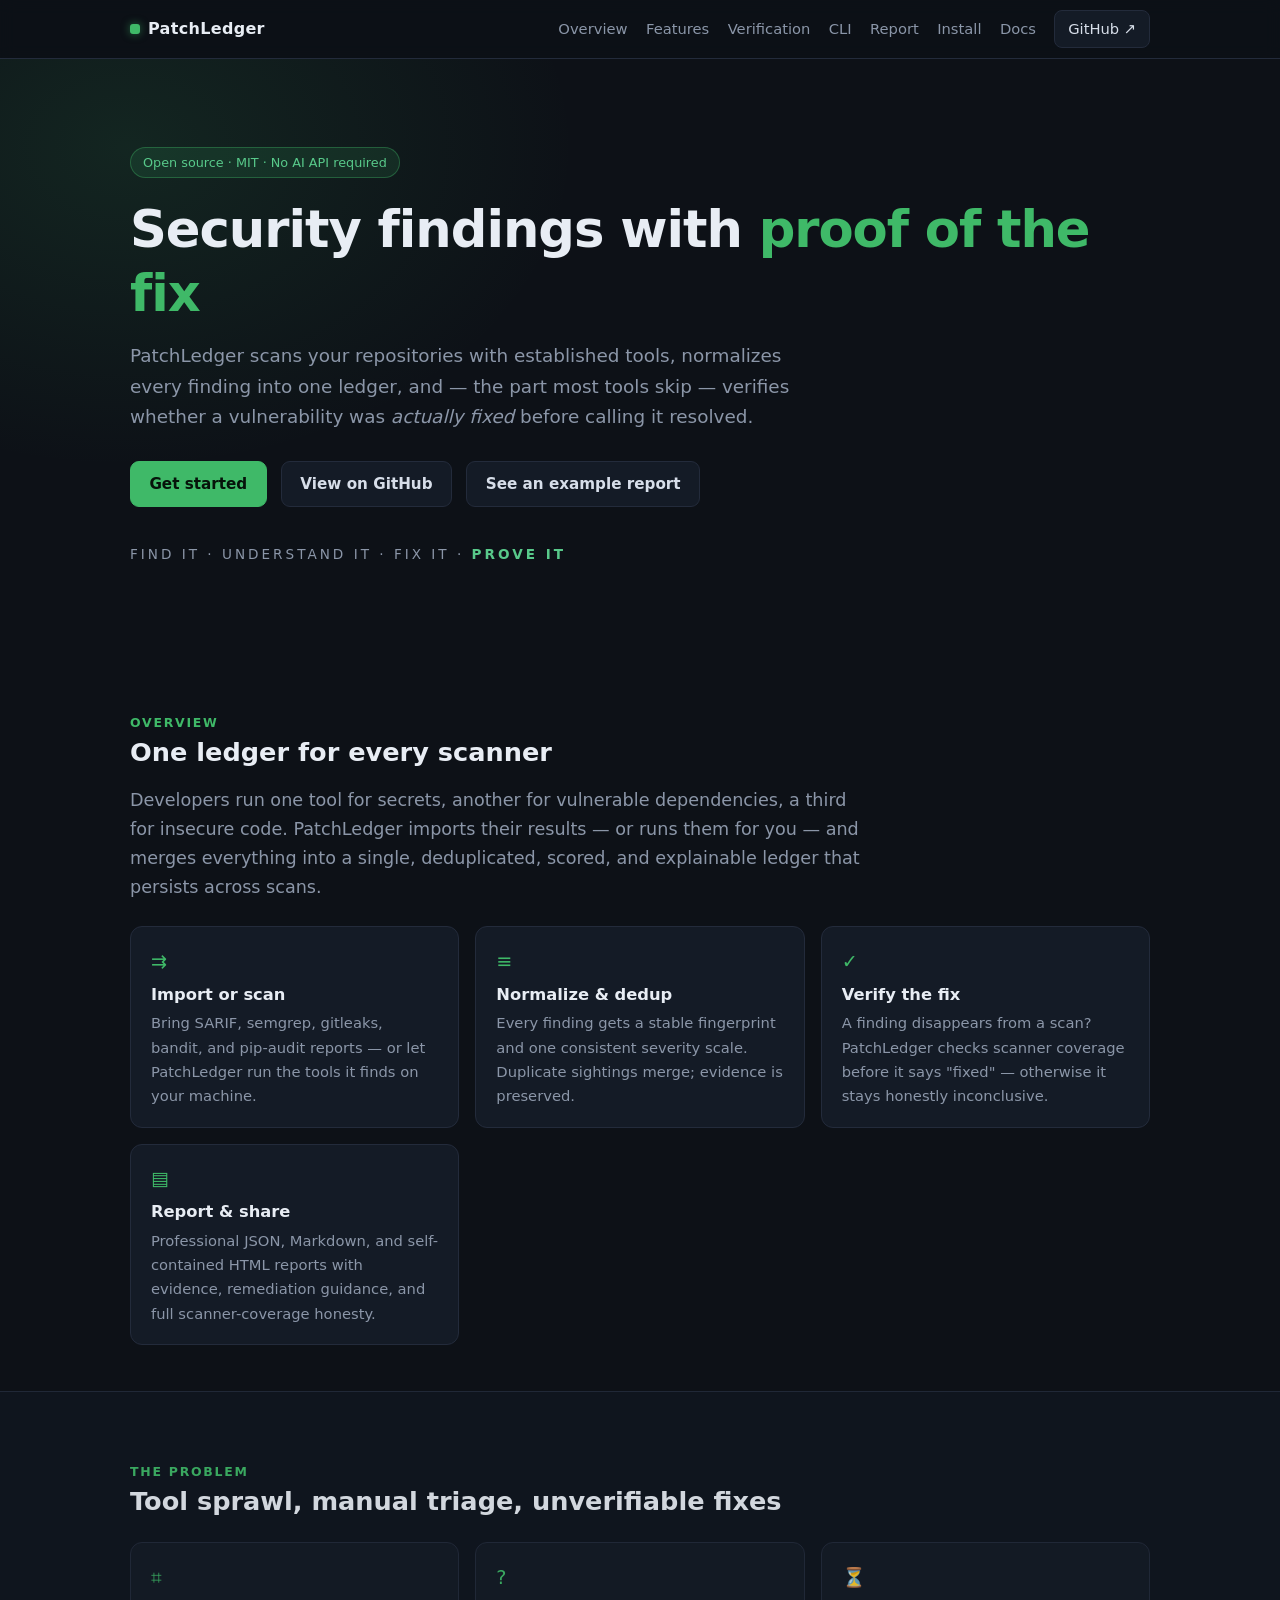
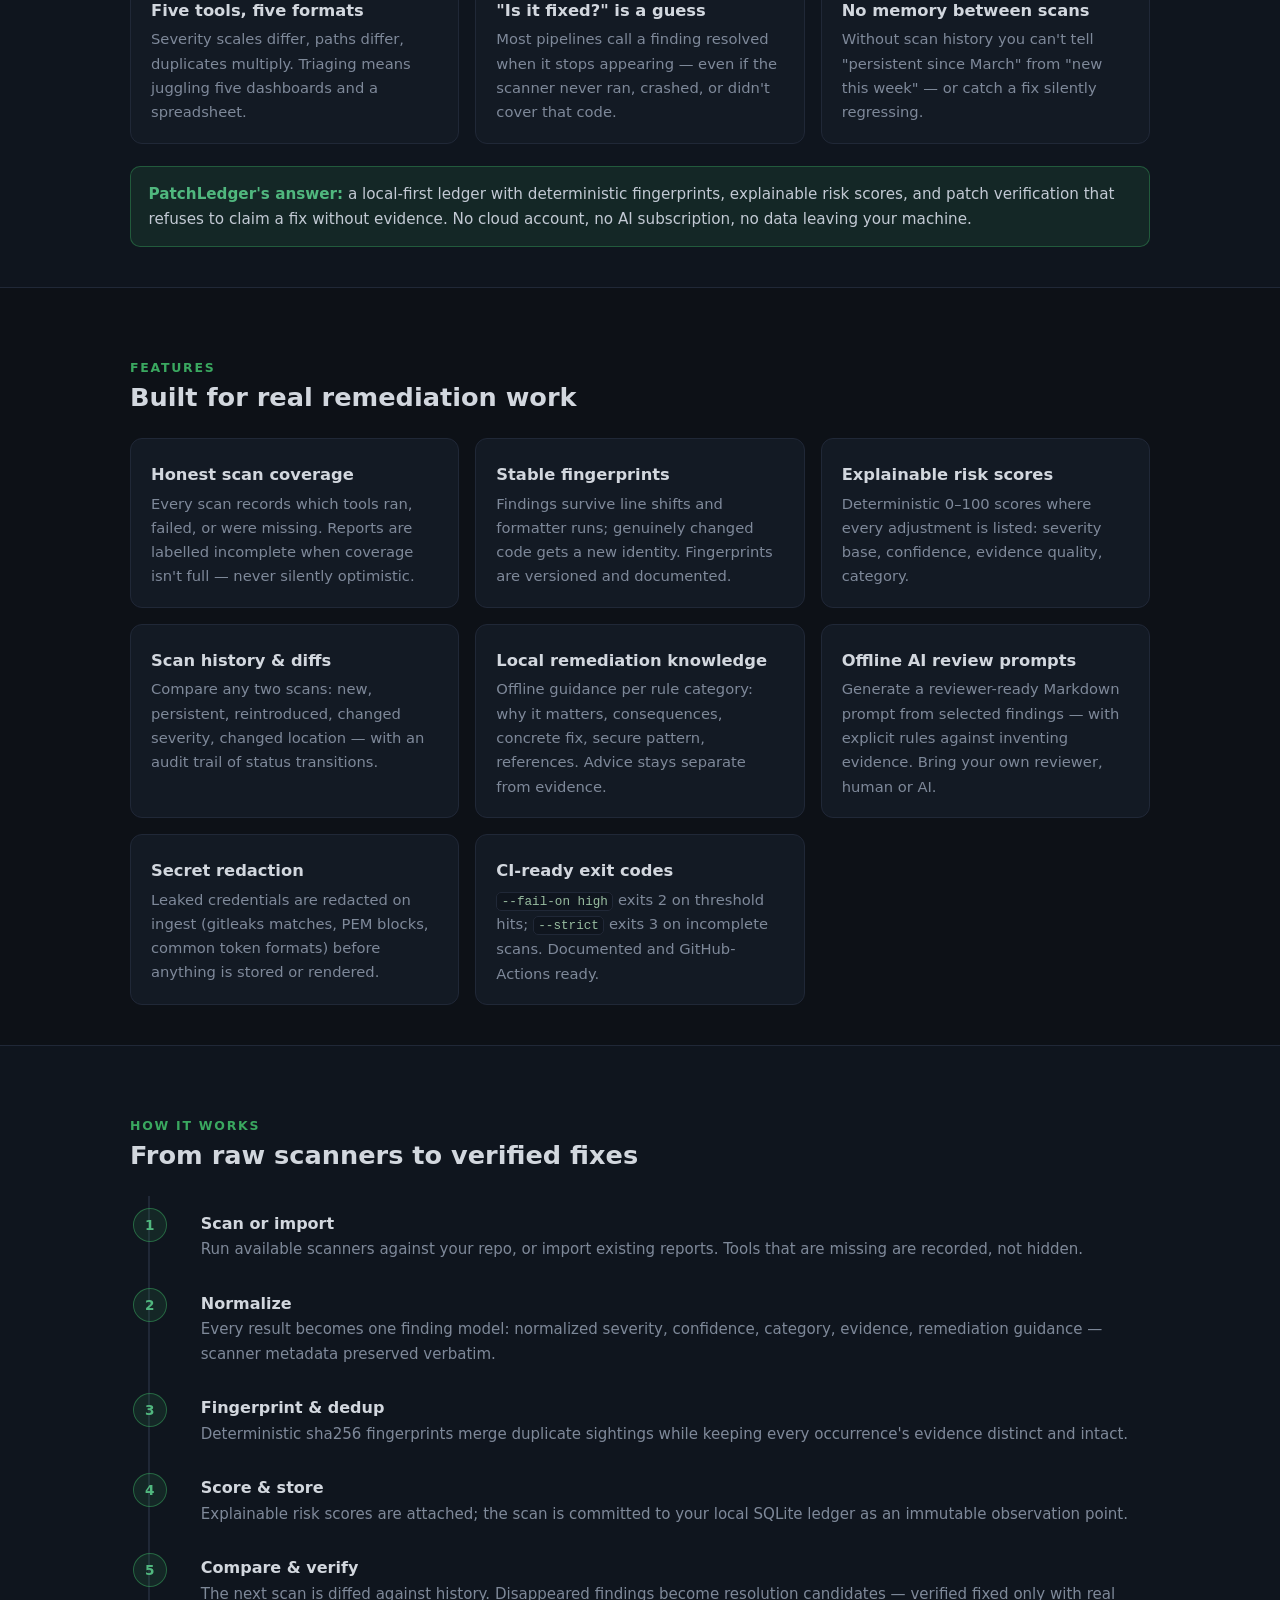
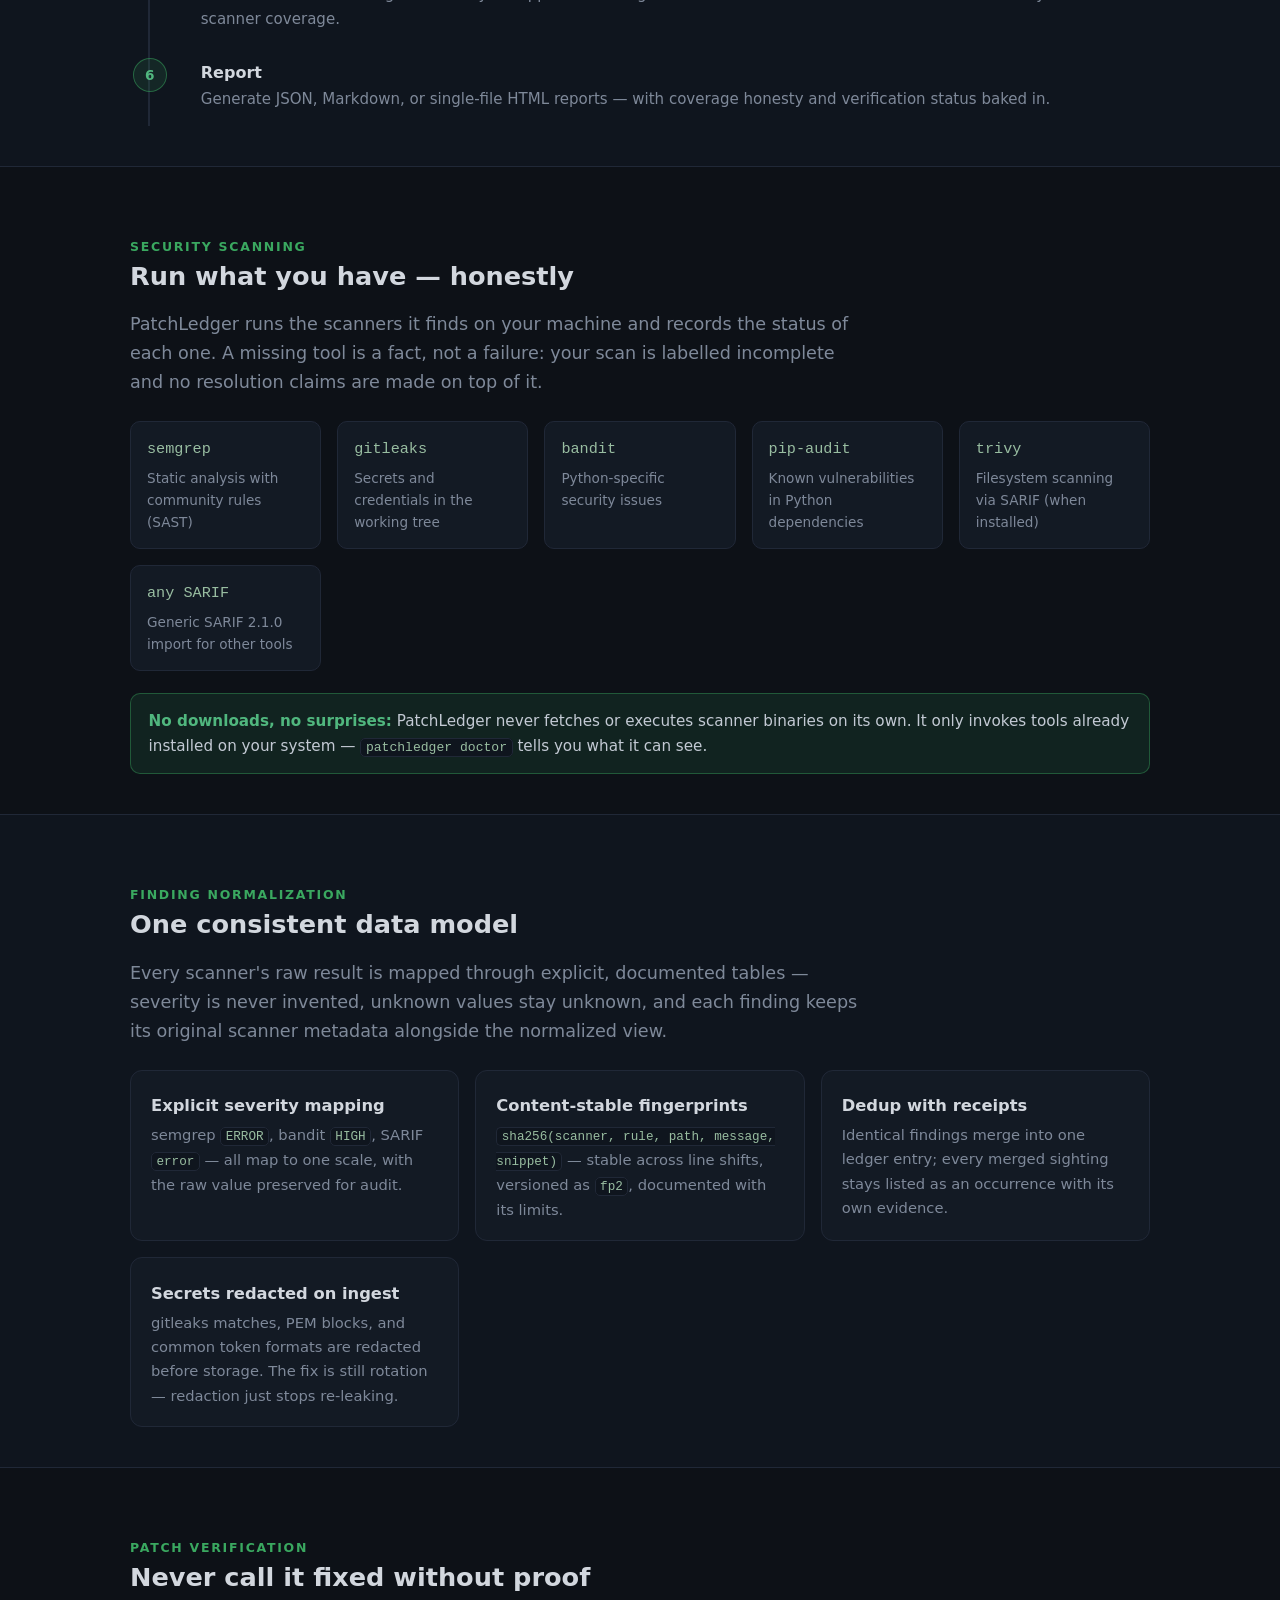
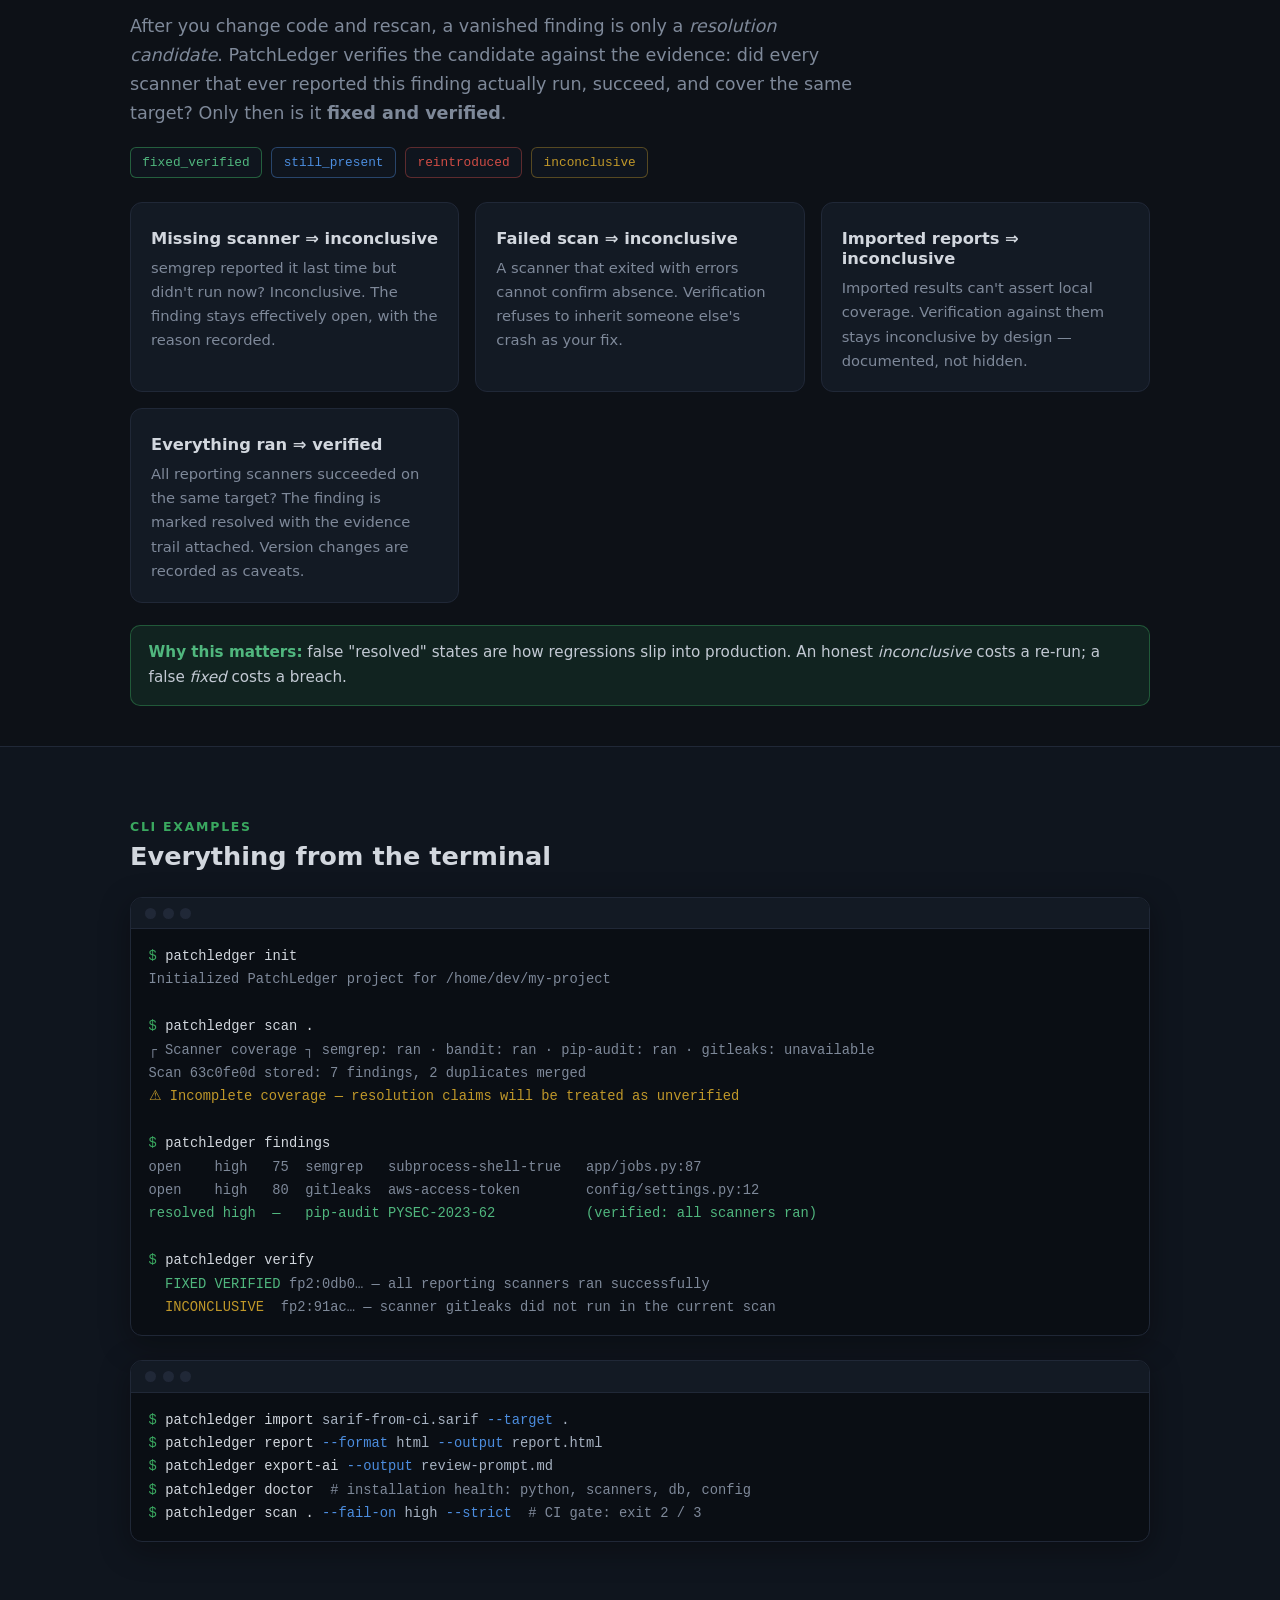
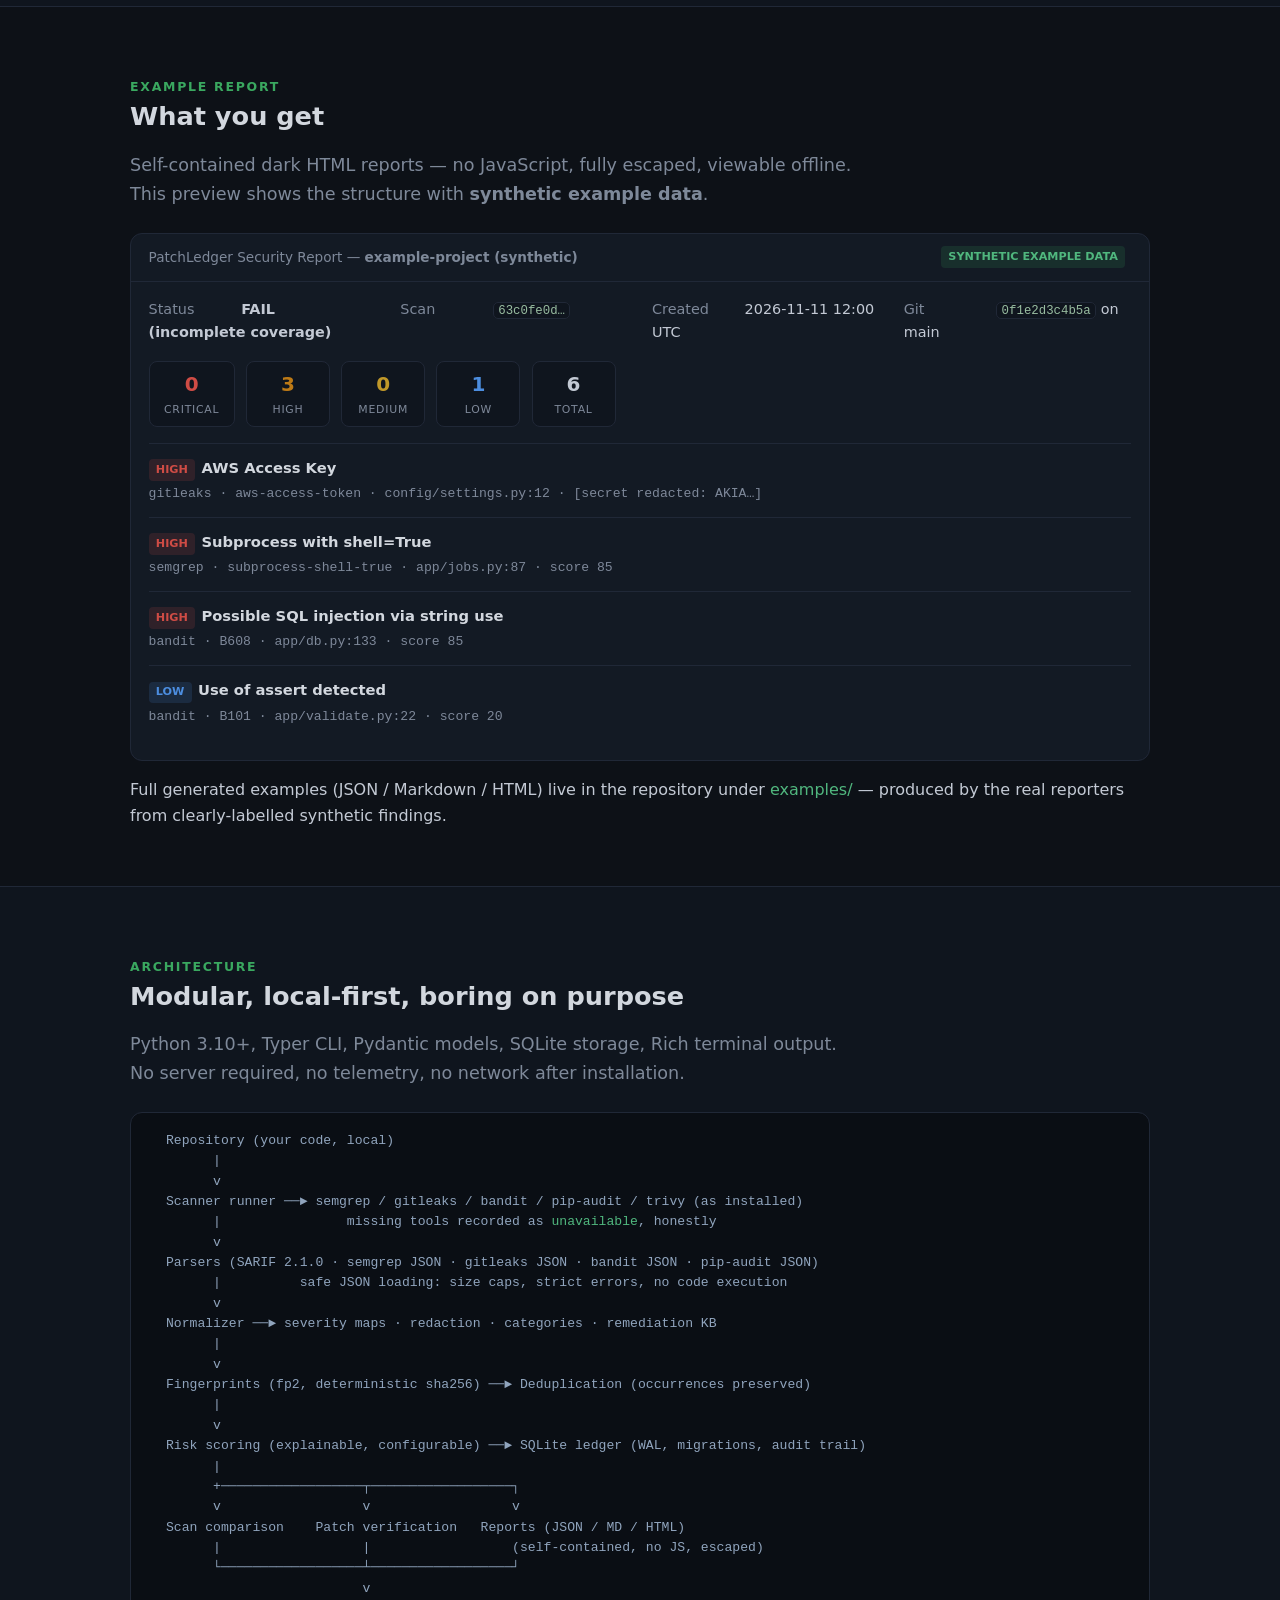
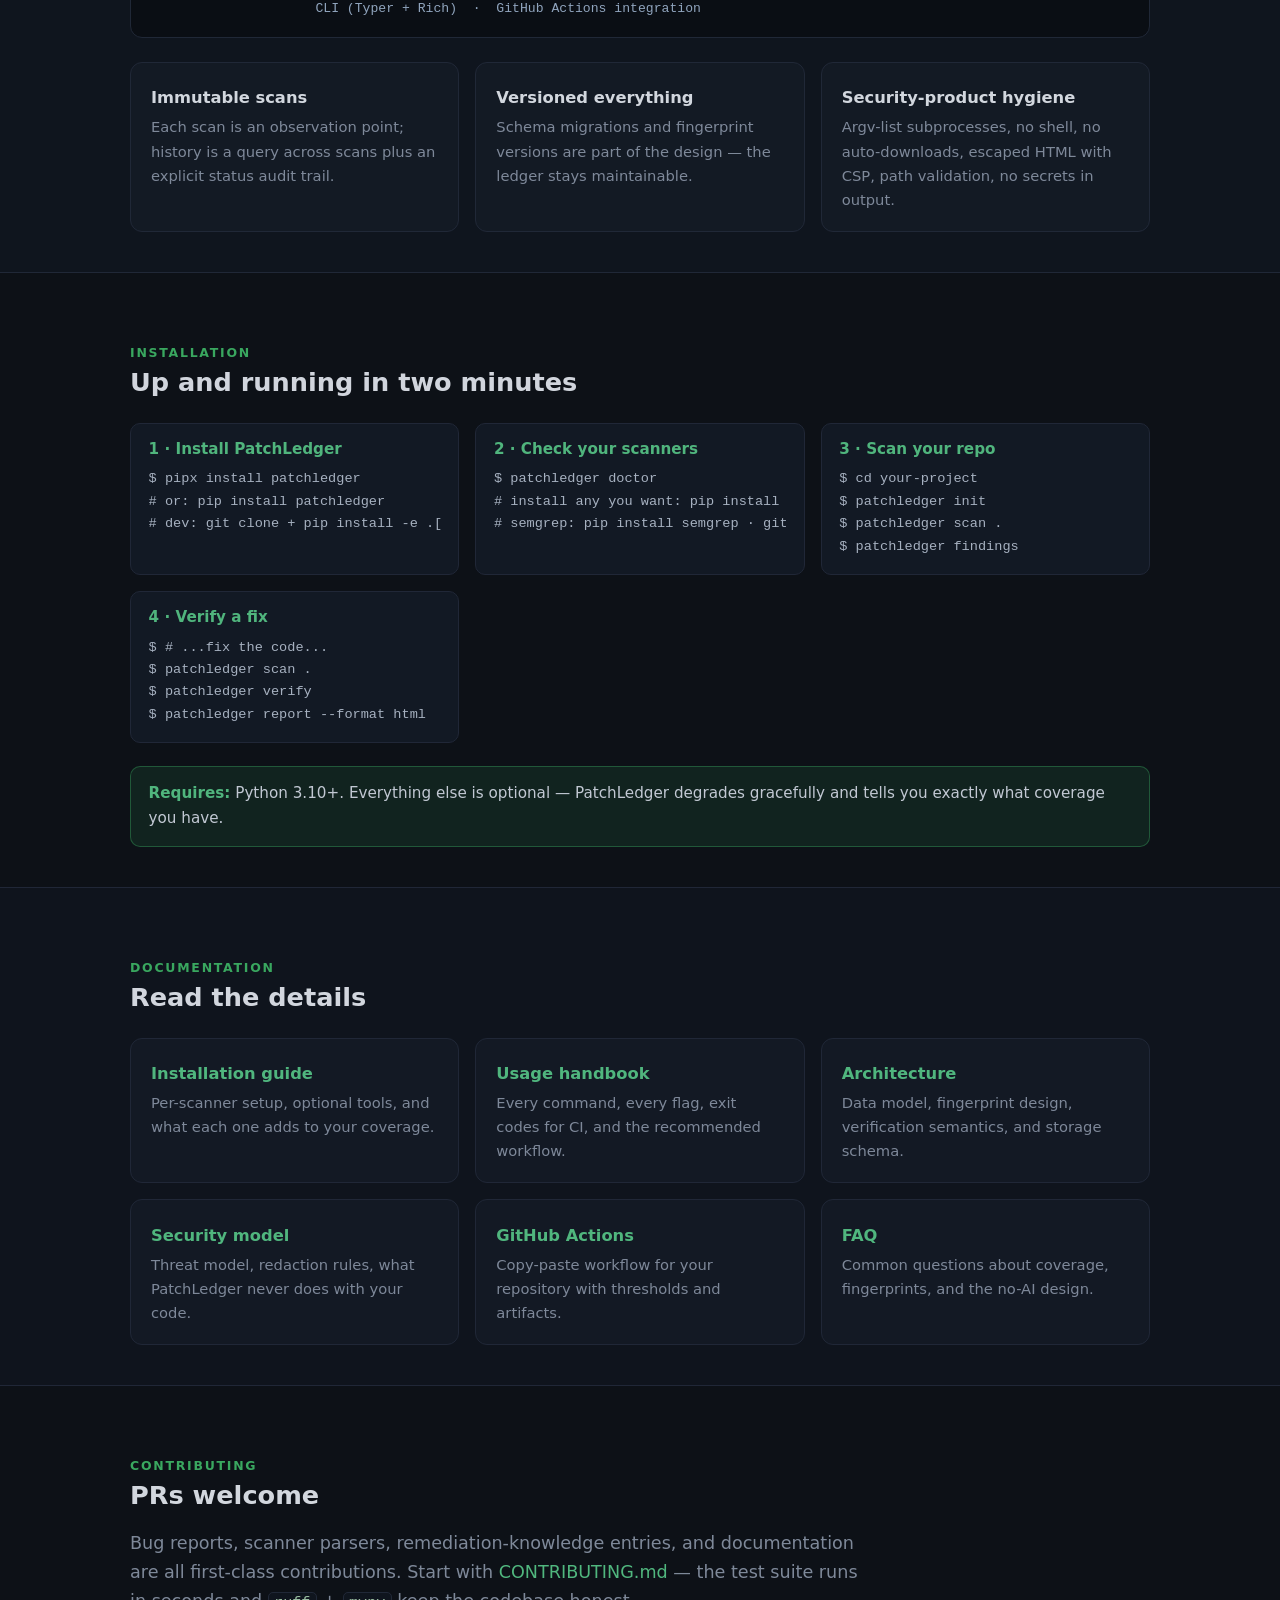
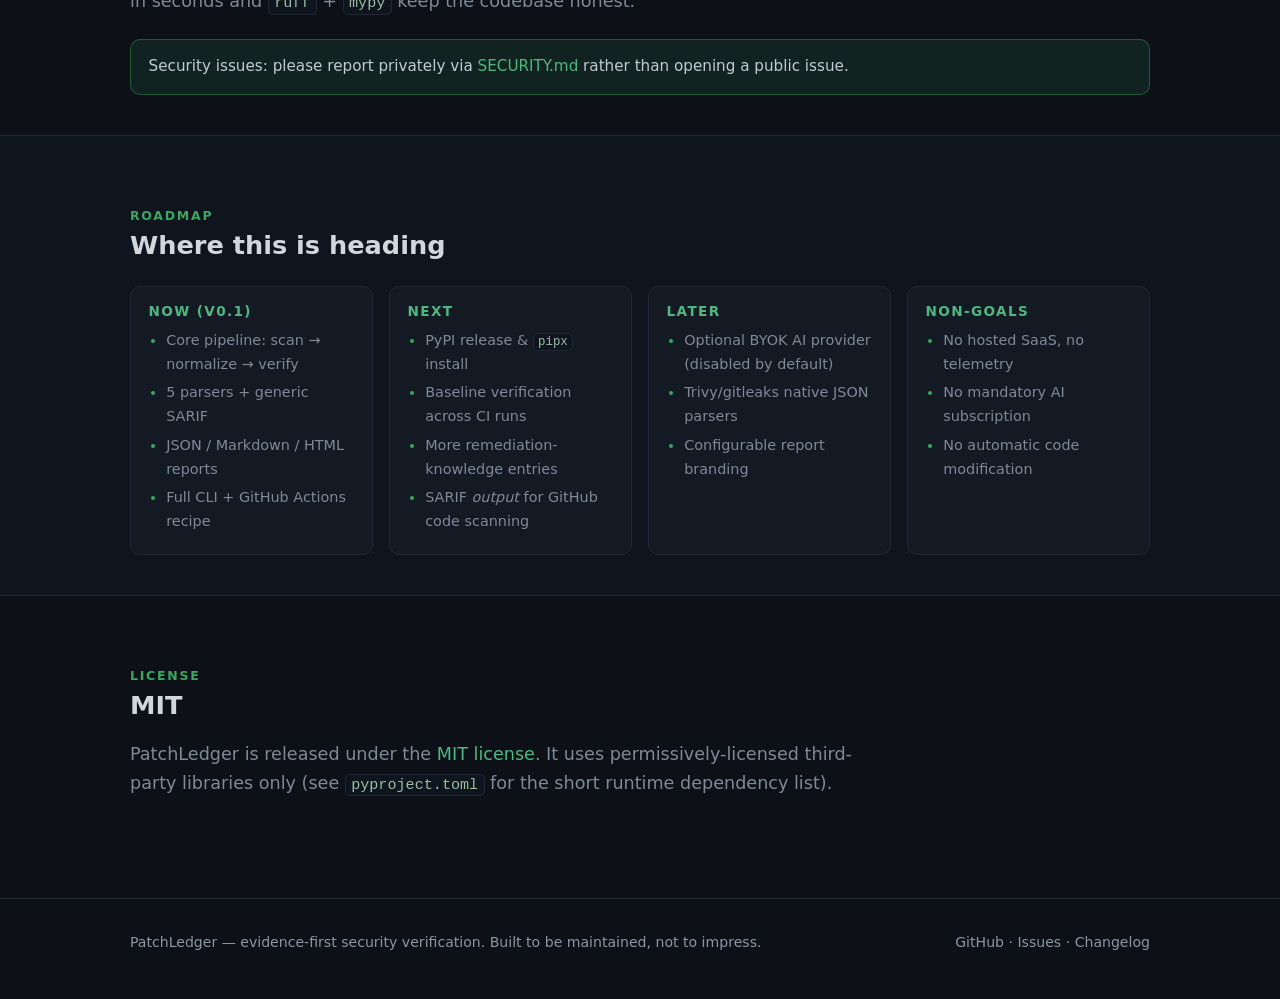
==== website/index.html @ de6ca6e1 "feat(website): static product site with all required sections - Dark cybersecurity theme, subtle gre" ====
<!DOCTYPE html>
<html lang="en">
<head>
  <meta charset="utf-8">
  <meta name="viewport" content="width=device-width, initial-scale=1">
  <meta name="description" content="PatchLedger — an evidence-first, open-source security finding and remediation verification platform for developers. Find it. Understand it. Fix it. Prove it.">
  <meta http-equiv="Content-Security-Policy" content="default-src 'none'; style-src 'self'; script-src 'self'; img-src 'self' data:;">
  <title>PatchLedger — Find it. Understand it. Fix it. Prove it.</title>
  <link rel="stylesheet" href="styles.css">
  <link rel="icon" href="data:image/svg+xml,%3Csvg xmlns='http://www.w3.org/2000/svg' viewBox='0 0 16 16'%3E%3Crect width='16' height='16' rx='3' fill='%230d1117'/%3E%3Crect x='3' y='3' width='4' height='10' rx='1' fill='%233fb968'/%3E%3Crect x='9' y='3' width='4' height='10' rx='1' fill='%23232b3b'/%3E%3C/svg%3E">
</head>
<body>
  <header class="site-header">
    <div class="container">
      <a class="brand" href="#top"><span class="logo-dot" aria-hidden="true"></span>PatchLedger</a>
      <button class="nav-toggle" aria-label="Toggle navigation" aria-expanded="false">☰</button>
      <nav class="site-nav" aria-label="Main navigation">
        <a href="#overview">Overview</a>
        <a href="#features">Features</a>
        <a href="#verification">Verification</a>
        <a href="#cli">CLI</a>
        <a href="#report">Report</a>
        <a href="#installation">Install</a>
        <a href="#docs">Docs</a>
        <a class="nav-cta" href="https://github.com/navairgap/patchledger" rel="noopener">GitHub ↗</a>
      </nav>
    </div>
  </header>

  <main id="top">
    <!-- ============================================================ HERO -->
    <section class="hero">
      <div class="container">
        <span class="hero-badge">Open source · MIT · No AI API required</span>
        <h1>Security findings with <span class="accent">proof of the fix</span></h1>
        <p class="sub">
          PatchLedger scans your repositories with established tools, normalizes every
          finding into one ledger, and — the part most tools skip — verifies whether a
          vulnerability was <em>actually fixed</em> before calling it resolved.
        </p>
        <div class="hero-ctas">
          <a class="btn btn-primary" href="#installation">Get started</a>
          <a class="btn btn-ghost" href="https://github.com/navairgap/patchledger" rel="noopener">View on GitHub</a>
          <a class="btn btn-ghost" href="#report">See an example report</a>
        </div>
        <p class="hero-motto">Find it · Understand it · Fix it · <strong>Prove it</strong></p>
      </div>
    </section>

    <!-- ======================================================== OVERVIEW -->
    <section id="overview" class="section">
      <div class="container">
        <h2><span class="section-kicker">Overview</span>One ledger for every scanner</h2>
        <p class="lead">
          Developers run one tool for secrets, another for vulnerable dependencies, a third
          for insecure code. PatchLedger imports their results — or runs them for you — and
          merges everything into a single, deduplicated, scored, and explainable ledger that
          persists across scans.
        </p>
        <div class="cards">
          <div class="card"><span class="icon" aria-hidden="true">⇉</span>
            <h3>Import or scan</h3>
            <p>Bring SARIF, semgrep, gitleaks, bandit, and pip-audit reports — or let PatchLedger run the tools it finds on your machine.</p></div>
          <div class="card"><span class="icon" aria-hidden="true">≡</span>
            <h3>Normalize & dedup</h3>
            <p>Every finding gets a stable fingerprint and one consistent severity scale. Duplicate sightings merge; evidence is preserved.</p></div>
          <div class="card"><span class="icon" aria-hidden="true">✓</span>
            <h3>Verify the fix</h3>
            <p>A finding disappears from a scan? PatchLedger checks scanner coverage before it says "fixed" — otherwise it stays honestly inconclusive.</p></div>
          <div class="card"><span class="icon" aria-hidden="true">▤</span>
            <h3>Report & share</h3>
            <p>Professional JSON, Markdown, and self-contained HTML reports with evidence, remediation guidance, and full scanner-coverage honesty.</p></div>
        </div>
      </div>
    </section>

    <!-- ========================================================= PROBLEM -->
    <section id="problem" class="section section-alt">
      <div class="container">
        <h2><span class="section-kicker">The problem</span>Tool sprawl, manual triage, unverifiable fixes</h2>
        <div class="cards">
          <div class="card"><span class="icon" aria-hidden="true">⌗</span>
            <h3>Five tools, five formats</h3>
            <p>Severity scales differ, paths differ, duplicates multiply. Triaging means juggling five dashboards and a spreadsheet.</p></div>
          <div class="card"><span class="icon" aria-hidden="true">?</span>
            <h3>"Is it fixed?" is a guess</h3>
            <p>Most pipelines call a finding resolved when it stops appearing — even if the scanner never ran, crashed, or didn't cover that code.</p></div>
          <div class="card"><span class="icon" aria-hidden="true">⏳</span>
            <h3>No memory between scans</h3>
            <p>Without scan history you can't tell "persistent since March" from "new this week" — or catch a fix silently regressing.</p></div>
        </div>
        <div class="callout">
          <strong>PatchLedger's answer:</strong> a local-first ledger with deterministic
          fingerprints, explainable risk scores, and patch verification that refuses to claim
          a fix without evidence. No cloud account, no AI subscription, no data leaving your machine.
        </div>
      </div>
    </section>

    <!-- ======================================================== FEATURES -->
    <section id="features" class="section">
      <div class="container">
        <h2><span class="section-kicker">Features</span>Built for real remediation work</h2>
        <div class="cards">
          <div class="card"><h3>Honest scan coverage</h3><p>Every scan records which tools ran, failed, or were missing. Reports are labelled incomplete when coverage isn't full — never silently optimistic.</p></div>
          <div class="card"><h3>Stable fingerprints</h3><p>Findings survive line shifts and formatter runs; genuinely changed code gets a new identity. Fingerprints are versioned and documented.</p></div>
          <div class="card"><h3>Explainable risk scores</h3><p>Deterministic 0–100 scores where every adjustment is listed: severity base, confidence, evidence quality, category.</p></div>
          <div class="card"><h3>Scan history & diffs</h3><p>Compare any two scans: new, persistent, reintroduced, changed severity, changed location — with an audit trail of status transitions.</p></div>
          <div class="card"><h3>Local remediation knowledge</h3><p>Offline guidance per rule category: why it matters, consequences, concrete fix, secure pattern, references. Advice stays separate from evidence.</p></div>
          <div class="card"><h3>Offline AI review prompts</h3><p>Generate a reviewer-ready Markdown prompt from selected findings — with explicit rules against inventing evidence. Bring your own reviewer, human or AI.</p></div>
          <div class="card"><h3>Secret redaction</h3><p>Leaked credentials are redacted on ingest (gitleaks matches, PEM blocks, common token formats) before anything is stored or rendered.</p></div>
          <div class="card"><h3>CI-ready exit codes</h3><p><code>--fail-on high</code> exits 2 on threshold hits; <code>--strict</code> exits 3 on incomplete scans. Documented and GitHub-Actions ready.</p></div>
        </div>
      </div>
    </section>

    <!-- ===================================================== HOW IT WORKS -->
    <section id="how" class="section section-alt">
      <div class="container">
        <h2><span class="section-kicker">How it works</span>From raw scanners to verified fixes</h2>
        <ol class="steps">
          <li><strong>Scan or import</strong><span>Run available scanners against your repo, or import existing reports. Tools that are missing are recorded, not hidden.</span></li>
          <li><strong>Normalize</strong><span>Every result becomes one finding model: normalized severity, confidence, category, evidence, remediation guidance — scanner metadata preserved verbatim.</span></li>
          <li><strong>Fingerprint & dedup</strong><span>Deterministic sha256 fingerprints merge duplicate sightings while keeping every occurrence's evidence distinct and intact.</span></li>
          <li><strong>Score & store</strong><span>Explainable risk scores are attached; the scan is committed to your local SQLite ledger as an immutable observation point.</span></li>
          <li><strong>Compare & verify</strong><span>The next scan is diffed against history. Disappeared findings become resolution candidates — verified fixed only with real scanner coverage.</span></li>
          <li><strong>Report</strong><span>Generate JSON, Markdown, or single-file HTML reports — with coverage honesty and verification status baked in.</span></li>
        </ol>
      </div>
    </section>

    <!-- ======================================================== SCANNING -->
    <section id="scanning" class="section">
      <div class="container">
        <h2><span class="section-kicker">Security scanning</span>Run what you have — honestly</h2>
        <p class="lead">
          PatchLedger runs the scanners it finds on your machine and records the status of
          each one. A missing tool is a fact, not a failure: your scan is labelled
          incomplete and no resolution claims are made on top of it.
        </p>
        <div class="scanner-grid">
          <div class="scanner-item"><div class="name">semgrep</div><div class="desc">Static analysis with community rules (SAST)</div></div>
          <div class="scanner-item"><div class="name">gitleaks</div><div class="desc">Secrets and credentials in the working tree</div></div>
          <div class="scanner-item"><div class="name">bandit</div><div class="desc">Python-specific security issues</div></div>
          <div class="scanner-item"><div class="name">pip-audit</div><div class="desc">Known vulnerabilities in Python dependencies</div></div>
          <div class="scanner-item"><div class="name">trivy</div><div class="desc">Filesystem scanning via SARIF (when installed)</div></div>
          <div class="scanner-item"><div class="name">any SARIF</div><div class="desc">Generic SARIF 2.1.0 import for other tools</div></div>
        </div>
        <div class="callout">
          <strong>No downloads, no surprises:</strong> PatchLedger never fetches or executes
          scanner binaries on its own. It only invokes tools already installed on your
          system — <code>patchledger doctor</code> tells you what it can see.
        </div>
      </div>
    </section>

    <!-- ==================================================== NORMALIZATION -->
    <section id="normalization" class="section section-alt">
      <div class="container">
        <h2><span class="section-kicker">Finding normalization</span>One consistent data model</h2>
        <p class="lead">
          Every scanner's raw result is mapped through explicit, documented tables — severity
          is never invented, unknown values stay unknown, and each finding keeps its original
          scanner metadata alongside the normalized view.
        </p>
        <div class="cards">
          <div class="card"><h3>Explicit severity mapping</h3><p>semgrep <code>ERROR</code>, bandit <code>HIGH</code>, SARIF <code>error</code> — all map to one scale, with the raw value preserved for audit.</p></div>
          <div class="card"><h3>Content-stable fingerprints</h3><p><code>sha256(scanner, rule, path, message, snippet)</code> — stable across line shifts, versioned as <code>fp2</code>, documented with its limits.</p></div>
          <div class="card"><h3>Dedup with receipts</h3><p>Identical findings merge into one ledger entry; every merged sighting stays listed as an occurrence with its own evidence.</p></div>
          <div class="card"><h3>Secrets redacted on ingest</h3><p>gitleaks matches, PEM blocks, and common token formats are redacted before storage. The fix is still rotation — redaction just stops re-leaking.</p></div>
        </div>
      </div>
    </section>

    <!-- ===================================================== VERIFICATION -->
    <section id="verification" class="section">
      <div class="container">
        <h2><span class="section-kicker">Patch verification</span>Never call it fixed without proof</h2>
        <p class="lead">
          After you change code and rescan, a vanished finding is only a
          <em>resolution candidate</em>. PatchLedger verifies the candidate against the
          evidence: did every scanner that ever reported this finding actually run, succeed,
          and cover the same target? Only then is it <strong>fixed and verified</strong>.
        </p>
        <div class="state-badges" aria-label="Finding states">
          <span class="state-badge ok">fixed_verified</span>
          <span class="state-badge info">still_present</span>
          <span class="state-badge bad">reintroduced</span>
          <span class="state-badge warn">inconclusive</span>
        </div>
        <div class="cards">
          <div class="card"><h3>Missing scanner ⇒ inconclusive</h3><p>semgrep reported it last time but didn't run now? Inconclusive. The finding stays effectively open, with the reason recorded.</p></div>
          <div class="card"><h3>Failed scan ⇒ inconclusive</h3><p>A scanner that exited with errors cannot confirm absence. Verification refuses to inherit someone else's crash as your fix.</p></div>
          <div class="card"><h3>Imported reports ⇒ inconclusive</h3><p>Imported results can't assert local coverage. Verification against them stays inconclusive by design — documented, not hidden.</p></div>
          <div class="card"><h3>Everything ran ⇒ verified</h3><p>All reporting scanners succeeded on the same target? The finding is marked resolved with the evidence trail attached. Version changes are recorded as caveats.</p></div>
        </div>
        <div class="callout">
          <strong>Why this matters:</strong> false "resolved" states are how regressions slip
          into production. An honest <em>inconclusive</em> costs a re-run; a false
          <em>fixed</em> costs a breach.
        </div>
      </div>
    </section>

    <!-- =============================================================== CLI -->
    <section id="cli" class="section section-alt">
      <div class="container">
        <h2><span class="section-kicker">CLI examples</span>Everything from the terminal</h2>
        <div class="terminal" role="img" aria-label="Terminal session showing PatchLedger commands">
          <div class="terminal-bar" aria-hidden="true"><i></i><i></i><i></i></div>
          <pre><span class="c-prompt">$</span> <span class="c-cmd">patchledger init</span>
<span class="c-out">Initialized PatchLedger project for /home/dev/my-project</span>

<span class="c-prompt">$</span> <span class="c-cmd">patchledger scan .</span>
<span class="c-out">┌ Scanner coverage ┐ semgrep: ran · bandit: ran · pip-audit: ran · gitleaks: unavailable</span>
<span class="c-out">Scan 63c0fe0d stored: 7 findings, 2 duplicates merged</span>
<span class="c-warn">⚠ Incomplete coverage — resolution claims will be treated as unverified</span>

<span class="c-prompt">$</span> <span class="c-cmd">patchledger findings</span>
<span class="c-out">open    high   75  semgrep   subprocess-shell-true   app/jobs.py:87</span>
<span class="c-out">open    high   80  gitleaks  aws-access-token        config/settings.py:12</span>
<span class="c-ok">resolved high  —   pip-audit PYSEC-2023-62           (verified: all scanners ran)</span>

<span class="c-prompt">$</span> <span class="c-cmd">patchledger verify</span>
<span class="c-ok">  FIXED VERIFIED</span> <span class="c-out">fp2:0db0… — all reporting scanners ran successfully</span>
<span class="c-warn">  INCONCLUSIVE</span>  <span class="c-out">fp2:91ac… — scanner gitleaks did not run in the current scan</span></pre>
        </div>
        <div class="terminal">
          <div class="terminal-bar" aria-hidden="true"><i></i><i></i><i></i></div>
          <pre><span class="c-prompt">$</span> <span class="c-cmd">patchledger import</span> sarif-from-ci.sarif <span class="c-flag">--target</span> .
<span class="c-prompt">$</span> <span class="c-cmd">patchledger report</span> <span class="c-flag">--format</span> html <span class="c-flag">--output</span> report.html
<span class="c-prompt">$</span> <span class="c-cmd">patchledger export-ai</span> <span class="c-flag">--output</span> review-prompt.md
<span class="c-prompt">$</span> <span class="c-cmd">patchledger doctor</span>  <span class="c-out"># installation health: python, scanners, db, config</span>
<span class="c-prompt">$</span> <span class="c-cmd">patchledger scan .</span> <span class="c-flag">--fail-on</span> high <span class="c-flag">--strict</span>  <span class="c-out"># CI gate: exit 2 / 3</span></pre>
        </div>
      </div>
    </section>

    <!-- =========================================================== REPORT -->
    <section id="report" class="section">
      <div class="container">
        <h2><span class="section-kicker">Example report</span>What you get</h2>
        <p class="lead">
          Self-contained dark HTML reports — no JavaScript, fully escaped, viewable offline.
          This preview shows the structure with <strong>synthetic example data</strong>.
        </p>
        <div class="report-demo">
          <div class="report-demo-head">
            <span>PatchLedger Security Report — <strong>example-project (synthetic)</strong></span>
            <span class="tag resolved">SYNTHETIC EXAMPLE DATA</span>
          </div>
          <div class="report-demo-body">
            <div class="report-meta">
              <div><span class="k">Status</span> <strong>FAIL (incomplete coverage)</strong></div>
              <div><span class="k">Scan</span> <code>63c0fe0d…</code></div>
              <div><span class="k">Created</span> 2026-11-11 12:00 UTC</div>
              <div><span class="k">Git</span> <code>0f1e2d3c4b5a</code> on main</div>
            </div>
            <div class="counts-row" aria-label="Severity counts">
              <div class="count-chip"><div class="n sev-critical">0</div><div class="l">critical</div></div>
              <div class="count-chip"><div class="n sev-high">3</div><div class="l">high</div></div>
              <div class="count-chip"><div class="n sev-medium">0</div><div class="l">medium</div></div>
              <div class="count-chip"><div class="n sev-low">1</div><div class="l">low</div></div>
              <div class="count-chip"><div class="n">6</div><div class="l">total</div></div>
            </div>
            <div class="finding-row">
              <span class="tag high">high</span><span class="title">AWS Access Key</span>
              <div class="meta">gitleaks · aws-access-token · config/settings.py:12 · [secret redacted: AKIA…]</div>
            </div>
            <div class="finding-row">
              <span class="tag high">high</span><span class="title">Subprocess with shell=True</span>
              <div class="meta">semgrep · subprocess-shell-true · app/jobs.py:87 · score 85</div>
            </div>
            <div class="finding-row">
              <span class="tag high">high</span><span class="title">Possible SQL injection via string use</span>
              <div class="meta">bandit · B608 · app/db.py:133 · score 85</div>
            </div>
            <div class="finding-row">
              <span class="tag low">low</span><span class="title">Use of assert detected</span>
              <div class="meta">bandit · B101 · app/validate.py:22 · score 20</div>
            </div>
          </div>
        </div>
        <p style="color:var(--muted); font-size: 0.9rem; margin-top: 1rem;">
          Full generated examples (JSON / Markdown / HTML) live in the repository under
          <a href="https://github.com/navairgap/patchledger/tree/main/examples" rel="noopener">examples/</a> —
          produced by the real reporters from clearly-labelled synthetic findings.
        </p>
      </div>
    </section>

    <!-- ====================================================== ARCHITECTURE -->
    <section id="architecture" class="section section-alt">
      <div class="container">
        <h2><span class="section-kicker">Architecture</span>Modular, local-first, boring on purpose</h2>
        <p class="lead">
          Python 3.10+, Typer CLI, Pydantic models, SQLite storage, Rich terminal output.
          No server required, no telemetry, no network after installation.
        </p>
        <div class="arch" role="img" aria-label="Architecture diagram">
<pre>  Repository (your code, local)
        |
        v
  Scanner runner ──► semgrep / gitleaks / bandit / pip-audit / trivy (as installed)
        |                missing tools recorded as <span class="flow-good">unavailable</span>, honestly
        v
  Parsers (SARIF 2.1.0 · semgrep JSON · gitleaks JSON · bandit JSON · pip-audit JSON)
        |          safe JSON loading: size caps, strict errors, no code execution
        v
  Normalizer ──► severity maps · redaction · categories · remediation KB
        |
        v
  Fingerprints (fp2, deterministic sha256) ──► Deduplication (occurrences preserved)
        |
        v
  Risk scoring (explainable, configurable) ──► SQLite ledger (WAL, migrations, audit trail)
        |
        +──────────────────┬──────────────────┐
        v                  v                  v
  Scan comparison    Patch verification   Reports (JSON / MD / HTML)
        |                  |                  (self-contained, no JS, escaped)
        └──────────────────┴──────────────────┘
                           v
                     CLI (Typer + Rich)  ·  GitHub Actions integration</pre>
        </div>
        <div class="cards">
          <div class="card"><h3>Immutable scans</h3><p>Each scan is an observation point; history is a query across scans plus an explicit status audit trail.</p></div>
          <div class="card"><h3>Versioned everything</h3><p>Schema migrations and fingerprint versions are part of the design — the ledger stays maintainable.</p></div>
          <div class="card"><h3>Security-product hygiene</h3><p>Argv-list subprocesses, no shell, no auto-downloads, escaped HTML with CSP, path validation, no secrets in output.</p></div>
        </div>
      </div>
    </section>

    <!-- ====================================================== INSTALLATION -->
    <section id="installation" class="section">
      <div class="container">
        <h2><span class="section-kicker">Installation</span>Up and running in two minutes</h2>
        <div class="install-grid">
          <div class="install-box">
            <h3>1 · Install PatchLedger</h3>
            <pre>$ pipx install patchledger
# or: pip install patchledger
# dev: git clone + pip install -e .[dev]</pre>
          </div>
          <div class="install-box">
            <h3>2 · Check your scanners</h3>
            <pre>$ patchledger doctor
# install any you want: pip install bandit pip-audit
# semgrep: pip install semgrep · gitleaks/trivy: system pkg</pre>
          </div>
          <div class="install-box">
            <h3>3 · Scan your repo</h3>
            <pre>$ cd your-project
$ patchledger init
$ patchledger scan .
$ patchledger findings</pre>
          </div>
          <div class="install-box">
            <h3>4 · Verify a fix</h3>
            <pre>$ # ...fix the code...
$ patchledger scan .
$ patchledger verify
$ patchledger report --format html</pre>
          </div>
        </div>
        <div class="callout">
          <strong>Requires:</strong> Python 3.10+. Everything else is optional — PatchLedger
          degrades gracefully and tells you exactly what coverage you have.
        </div>
      </div>
    </section>

    <!-- ============================================================== DOCS -->
    <section id="docs" class="section section-alt">
      <div class="container">
        <h2><span class="section-kicker">Documentation</span>Read the details</h2>
        <div class="cards">
          <div class="card"><h3><a href="https://github.com/navairgap/patchledger/blob/main/docs/installation.md" rel="noopener">Installation guide</a></h3><p>Per-scanner setup, optional tools, and what each one adds to your coverage.</p></div>
          <div class="card"><h3><a href="https://github.com/navairgap/patchledger/blob/main/docs/usage.md" rel="noopener">Usage handbook</a></h3><p>Every command, every flag, exit codes for CI, and the recommended workflow.</p></div>
          <div class="card"><h3><a href="https://github.com/navairgap/patchledger/blob/main/docs/architecture.md" rel="noopener">Architecture</a></h3><p>Data model, fingerprint design, verification semantics, and storage schema.</p></div>
          <div class="card"><h3><a href="https://github.com/navairgap/patchledger/blob/main/docs/security-model.md" rel="noopener">Security model</a></h3><p>Threat model, redaction rules, what PatchLedger never does with your code.</p></div>
          <div class="card"><h3><a href="https://github.com/navairgap/patchledger/blob/main/docs/example-workflow.md" rel="noopener">GitHub Actions</a></h3><p>Copy-paste workflow for your repository with thresholds and artifacts.</p></div>
          <div class="card"><h3><a href="https://github.com/navairgap/patchledger/blob/main/docs/faq.md" rel="noopener">FAQ</a></h3><p>Common questions about coverage, fingerprints, and the no-AI design.</p></div>
        </div>
      </div>
    </section>

    <!-- ====================================================== CONTRIBUTING -->
    <section id="contributing" class="section">
      <div class="container">
        <h2><span class="section-kicker">Contributing</span>PRs welcome</h2>
        <p class="lead">
          Bug reports, scanner parsers, remediation-knowledge entries, and documentation are
          all first-class contributions. Start with
          <a href="https://github.com/navairgap/patchledger/blob/main/CONTRIBUTING.md" rel="noopener">CONTRIBUTING.md</a>
          — the test suite runs in seconds and <code>ruff</code> + <code>mypy</code> keep the
          codebase honest.
        </p>
        <div class="callout">
          Security issues: please report privately via
          <a href="https://github.com/navairgap/patchledger/blob/main/SECURITY.md" rel="noopener">SECURITY.md</a>
          rather than opening a public issue.
        </div>
      </div>
    </section>

    <!-- ========================================================== ROADMAP -->
    <section id="roadmap" class="section section-alt">
      <div class="container">
        <h2><span class="section-kicker">Roadmap</span>Where this is heading</h2>
        <div class="roadmap-grid">
          <div class="roadmap-col"><h3>Now (v0.1)</h3>
            <ul><li>Core pipeline: scan → normalize → verify</li><li>5 parsers + generic SARIF</li><li>JSON / Markdown / HTML reports</li><li>Full CLI + GitHub Actions recipe</li></ul></div>
          <div class="roadmap-col"><h3>Next</h3>
            <ul><li>PyPI release & <code>pipx</code> install</li><li>Baseline verification across CI runs</li><li>More remediation-knowledge entries</li><li>SARIF <em>output</em> for GitHub code scanning</li></ul></div>
          <div class="roadmap-col"><h3>Later</h3>
            <ul><li>Optional BYOK AI provider (disabled by default)</li><li>Trivy/gitleaks native JSON parsers</li><li>Configurable report branding</li></ul></div>
          <div class="roadmap-col"><h3>Non-goals</h3>
            <ul><li>No hosted SaaS, no telemetry</li><li>No mandatory AI subscription</li><li>No automatic code modification</li></ul></div>
        </div>
      </div>
    </section>

    <!-- ========================================================== LICENSE -->
    <section id="license" class="section">
      <div class="container">
        <h2><span class="section-kicker">License</span>MIT</h2>
        <p class="lead">
          PatchLedger is released under the
          <a href="https://github.com/navairgap/patchledger/blob/main/LICENSE" rel="noopener">MIT license</a>.
          It uses permissively-licensed third-party libraries only (see
          <code>pyproject.toml</code> for the short runtime dependency list).
        </p>
      </div>
    </section>
  </main>

  <footer class="site-footer">
    <div class="container">
      <span>PatchLedger — evidence-first security verification. Built to be maintained, not to impress.</span>
      <span>
        <a href="https://github.com/navairgap/patchledger" rel="noopener">GitHub</a> ·
        <a href="https://github.com/navairgap/patchledger/issues" rel="noopener">Issues</a> ·
        <a href="https://github.com/navairgap/patchledger/blob/main/CHANGELOG.md" rel="noopener">Changelog</a>
      </span>
    </div>
  </footer>

  <script src="script.js"></script>
</body>
</html>
---- website/styles.css ----
/* PatchLedger website — dark theme, green accents, no frameworks. */

:root {
  --bg: #0d1117;
  --bg-alt: #10161f;
  --panel: #141b26;
  --line: #232b3b;
  --text: #d7dee9;
  --muted: #8b96a8;
  --green: #3fb968;
  --green-soft: #58c98a;
  --green-dim: rgba(63, 185, 104, 0.12);
  --red: #e5534b;
  --orange: #d18616;
  --yellow: #d4a72c;
  --blue: #539bf5;
  --mono: ui-monospace, "SF Mono", "Cascadia Mono", Menlo, Consolas, monospace;
  --sans: system-ui, -apple-system, "Segoe UI", Roboto, "Helvetica Neue", sans-serif;
}

* { box-sizing: border-box; }

html { scroll-behavior: smooth; }

body {
  margin: 0;
  background: var(--bg);
  color: var(--text);
  font-family: var(--sans);
  font-size: 16px;
  line-height: 1.65;
  -webkit-font-smoothing: antialiased;
}

.container { max-width: 1060px; margin: 0 auto; padding: 0 1.25rem; }

a { color: var(--green-soft); text-decoration: none; }
a:hover { text-decoration: underline; }

h1, h2, h3, h4 { line-height: 1.25; color: #e8edf4; }

h2 {
  font-size: 1.6rem;
  margin: 0 0 1rem;
  padding-top: 4.5rem;
}
h2 .section-kicker {
  display: block;
  font-size: 0.78rem;
  font-weight: 700;
  letter-spacing: 0.14em;
  text-transform: uppercase;
  color: var(--green);
  margin-bottom: 0.4rem;
}

p.lead { font-size: 1.1rem; color: var(--muted); max-width: 46rem; }

code {
  font-family: var(--mono);
  font-size: 0.86em;
  background: var(--bg-alt);
  border: 1px solid var(--line);
  border-radius: 5px;
  padding: 0.08em 0.35em;
  color: #a8d0b0;
  word-break: break-word;
}

/* ---------------------------------------------------------------- header */
.site-header {
  position: sticky;
  top: 0;
  z-index: 50;
  background: rgba(13, 17, 23, 0.92);
  backdrop-filter: blur(8px);
  border-bottom: 1px solid var(--line);
}
.site-header .container {
  display: flex;
  align-items: center;
  justify-content: space-between;
  height: 58px;
}
.brand {
  font-weight: 800;
  letter-spacing: 0.02em;
  color: #e8edf4;
  display: flex;
  align-items: center;
  gap: 0.5rem;
}
.brand .logo-dot {
  width: 10px; height: 10px; border-radius: 3px;
  background: var(--green);
  box-shadow: 0 0 8px rgba(63, 185, 104, 0.55);
}
.brand:hover { text-decoration: none; }
.site-nav { display: flex; gap: 1.15rem; align-items: center; }
.site-nav a {
  color: var(--muted);
  font-size: 0.92rem;
  font-weight: 500;
}
.site-nav a:hover { color: var(--text); text-decoration: none; }
.nav-cta {
  border: 1px solid var(--line);
  background: var(--panel);
  color: var(--text) !important;
  padding: 0.35rem 0.8rem;
  border-radius: 8px;
}
.nav-toggle { display: none; background: none; border: 1px solid var(--line);
  color: var(--text); border-radius: 8px; padding: 0.3rem 0.6rem; font-size: 1rem; }

/* ------------------------------------------------------------------ hero */
.hero { padding: 5.5rem 0 4rem; position: relative; overflow: hidden; }
.hero::before {
  content: "";
  position: absolute;
  inset: -40% 55% 30% -25%;
  background: radial-gradient(closest-side, var(--green-dim), transparent);
  pointer-events: none;
}
.hero .container { position: relative; }
.hero-badge {
  display: inline-flex;
  align-items: center;
  gap: 0.45rem;
  font-size: 0.8rem;
  color: var(--green-soft);
  border: 1px solid rgba(63, 185, 104, 0.35);
  background: var(--green-dim);
  padding: 0.25rem 0.75rem;
  border-radius: 999px;
  margin-bottom: 1.2rem;
}
.hero h1 {
  font-size: clamp(2.1rem, 5.5vw, 3.2rem);
  margin: 0 0 1rem;
  letter-spacing: -0.02em;
}
.hero h1 .accent { color: var(--green); }
.hero p.sub {
  color: var(--muted);
  font-size: 1.15rem;
  max-width: 44rem;
  margin: 0 0 1.8rem;
}
.hero-ctas { display: flex; gap: 0.9rem; flex-wrap: wrap; }
.btn {
  display: inline-flex;
  align-items: center;
  gap: 0.5rem;
  padding: 0.6rem 1.15rem;
  border-radius: 9px;
  font-weight: 600;
  font-size: 0.95rem;
  border: 1px solid var(--line);
  transition: transform 120ms ease, border-color 120ms ease, background 120ms ease;
}
.btn:hover { text-decoration: none; transform: translateY(-1px); }
.btn-primary { background: var(--green); border-color: var(--green); color: #06130a; }
.btn-primary:hover { background: var(--green-soft); border-color: var(--green-soft); }
.btn-ghost { color: var(--text); background: var(--panel); }
.btn-ghost:hover { border-color: var(--green); }

.hero-motto {
  margin-top: 2.2rem;
  color: var(--muted);
  font-size: 0.85rem;
  letter-spacing: 0.22em;
  text-transform: uppercase;
}
.hero-motto strong { color: var(--green-soft); }

/* ------------------------------------------------------------- sections */
.section { padding-bottom: 2.5rem; }
.section-alt { background: var(--bg-alt); border-block: 1px solid var(--line); }

.cards {
  display: grid;
  grid-template-columns: repeat(auto-fit, minmax(250px, 1fr));
  gap: 1rem;
  margin-top: 1.5rem;
}
.card {
  background: var(--panel);
  border: 1px solid var(--line);
  border-radius: 12px;
  padding: 1.15rem 1.25rem;
  transition: border-color 140ms ease, transform 140ms ease;
}
.card:hover { border-color: rgba(63, 185, 104, 0.45); transform: translateY(-2px); }
.card h3 { font-size: 1.02rem; margin: 0.45rem 0 0.4rem; }
.card p { margin: 0; color: var(--muted); font-size: 0.92rem; }
.card .icon { font-size: 1.2rem; color: var(--green); }

.steps { counter-reset: step; margin: 1.5rem 0 0; padding: 0; list-style: none; }
.steps li {
  counter-increment: step;
  position: relative;
  padding: 0.9rem 0 0.9rem 3.2rem;
  border-left: 2px solid var(--line);
  margin-left: 1.1rem;
}
.steps li::before {
  content: counter(step);
  position: absolute;
  left: -1.05rem;
  top: 0.75rem;
  width: 2rem;
  height: 2rem;
  border-radius: 50%;
  background: var(--green-dim);
  border: 1px solid rgba(63, 185, 104, 0.5);
  color: var(--green-soft);
  font-weight: 700;
  display: flex;
  align-items: center;
  justify-content: center;
  font-size: 0.85rem;
}
.steps li strong { color: #e8edf4; }
.steps li span { color: var(--muted); display: block; font-size: 0.94rem; }

.scanner-grid {
  display: grid;
  grid-template-columns: repeat(auto-fit, minmax(180px, 1fr));
  gap: 1rem;
  margin-top: 1.5rem;
}
.scanner-item {
  background: var(--panel);
  border: 1px solid var(--line);
  border-radius: 10px;
  padding: 0.9rem 1rem;
}
.scanner-item .name { font-family: var(--mono); color: #a8d0b0; font-size: 0.95rem; }
.scanner-item .desc { color: var(--muted); font-size: 0.85rem; margin-top: 0.3rem; }

.callout {
  border: 1px solid rgba(63, 185, 104, 0.4);
  background: var(--green-dim);
  border-radius: 10px;
  padding: 0.9rem 1.1rem;
  margin-top: 1.4rem;
  font-size: 0.95rem;
}
.callout strong { color: var(--green-soft); }

.state-badges { display: flex; flex-wrap: wrap; gap: 0.6rem; margin: 1.2rem 0 0.6rem; }
.state-badge {
  font-family: var(--mono);
  font-size: 0.8rem;
  padding: 0.25rem 0.7rem;
  border-radius: 6px;
  border: 1px solid var(--line);
  background: var(--bg-alt);
}
.state-badge.ok { color: var(--green-soft); border-color: rgba(63, 185, 104, 0.5); }
.state-badge.warn { color: var(--yellow); border-color: rgba(212, 167, 44, 0.4); }
.state-badge.bad { color: var(--red); border-color: rgba(229, 83, 75, 0.4); }
.state-badge.info { color: var(--blue); border-color: rgba(83, 155, 245, 0.4); }

/* ------------------------------------------------------------- terminal */
.terminal {
  background: #0a0e14;
  border: 1px solid var(--line);
  border-radius: 12px;
  overflow: hidden;
  margin: 1.5rem 0;
  box-shadow: 0 8px 30px rgba(0, 0, 0, 0.35);
}
.terminal-bar {
  display: flex;
  gap: 0.4rem;
  padding: 0.6rem 0.9rem;
  border-bottom: 1px solid var(--line);
  background: var(--panel);
}
.terminal-bar i {
  width: 11px; height: 11px; border-radius: 50%;
  background: var(--line); display: inline-block;
}
.terminal pre {
  margin: 0;
  padding: 1rem 1.1rem;
  font-family: var(--mono);
  font-size: 0.86rem;
  line-height: 1.7;
  overflow-x: auto;
  color: #b8c4d4;
}
.terminal .c-prompt { color: var(--green); }
.terminal .c-cmd { color: #e8edf4; }
.terminal .c-flag { color: var(--blue); }
.terminal .c-out { color: var(--muted); }
.terminal .c-ok { color: var(--green-soft); }
.terminal .c-warn { color: var(--yellow); }

/* ---------------------------------------------------------- report demo */
.report-demo {
  background: var(--panel);
  border: 1px solid var(--line);
  border-radius: 12px;
  overflow: hidden;
  margin-top: 1.5rem;
}
.report-demo-head {
  display: flex;
  justify-content: space-between;
  align-items: center;
  gap: 1rem;
  padding: 0.75rem 1.1rem;
  border-bottom: 1px solid var(--line);
  font-size: 0.85rem;
  color: var(--muted);
}
.report-demo-body { padding: 1rem 1.1rem 1.3rem; }
.report-meta { display: grid; grid-template-columns: repeat(auto-fit, minmax(160px, 1fr));
  gap: 0.5rem 1.5rem; font-size: 0.9rem; margin-bottom: 1rem; }
.report-meta .k { color: var(--muted); display: inline-block; min-width: 5.5rem; }
.counts-row { display: flex; gap: 0.7rem; flex-wrap: wrap; margin: 0.6rem 0 1rem; }
.count-chip {
  background: var(--bg-alt);
  border: 1px solid var(--line);
  border-radius: 8px;
  padding: 0.4rem 0.9rem;
  text-align: center;
  min-width: 84px;
}
.count-chip .n { font-size: 1.25rem; font-weight: 800; }
.count-chip .l { font-size: 0.68rem; color: var(--muted); text-transform: uppercase;
  letter-spacing: 0.07em; }
.sev-critical { color: var(--red); } .sev-high { color: var(--orange); }
.sev-medium { color: var(--yellow); } .sev-low { color: var(--blue); }
.finding-row {
  border-top: 1px solid var(--line);
  padding: 0.75rem 0;
  font-size: 0.92rem;
}
.finding-row .title { font-weight: 600; color: #e8edf4; }
.finding-row .meta { color: var(--muted); font-size: 0.82rem; margin-top: 0.15rem;
  font-family: var(--mono); }
.tag {
  display: inline-block; font-size: 0.7rem; font-weight: 800; padding: 0.1rem 0.45rem;
  border-radius: 4px; text-transform: uppercase; margin-right: 0.4rem;
}
.tag.high { background: rgba(229, 83, 75, 0.15); color: var(--red); }
.tag.medium { background: rgba(212, 167, 44, 0.15); color: var(--yellow); }
.tag.low { background: rgba(83, 155, 245, 0.15); color: var(--blue); }
.tag.resolved { background: rgba(63, 185, 104, 0.15); color: var(--green-soft); }
.tag.inconclusive { background: rgba(212, 167, 44, 0.15); color: var(--yellow); }

/* ---------------------------------------------------------- architecture */
.arch {
  background: #0a0e14;
  border: 1px solid var(--line);
  border-radius: 12px;
  padding: 1.1rem 1.2rem;
  margin-top: 1.5rem;
  overflow-x: auto;
}
.arch pre {
  margin: 0;
  font-family: var(--mono);
  font-size: 0.82rem;
  line-height: 1.55;
  color: #9fb5d0;
}
.arch .flow-good { color: var(--green-soft); }

/* ------------------------------------------------------------ install */
.install-grid { display: grid; grid-template-columns: repeat(auto-fit, minmax(280px, 1fr));
  gap: 1rem; margin-top: 1.5rem; }
.install-box {
  background: var(--panel);
  border: 1px solid var(--line);
  border-radius: 10px;
  padding: 1rem 1.1rem;
}
.install-box h3 { margin: 0 0 0.6rem; font-size: 0.95rem; color: var(--green-soft); }
.install-box pre {
  margin: 0;
  font-family: var(--mono);
  font-size: 0.85rem;
  color: #b8c4d4;
  overflow-x: auto;
}

/* ----------------------------------------------------------- roadmap */
.roadmap-grid { display: grid; grid-template-columns: repeat(auto-fit, minmax(240px, 1fr));
  gap: 1rem; margin-top: 1.5rem; }
.roadmap-col {
  background: var(--panel);
  border: 1px solid var(--line);
  border-radius: 10px;
  padding: 1rem 1.1rem;
}
.roadmap-col h3 {
  font-size: 0.85rem; text-transform: uppercase; letter-spacing: 0.1em;
  color: var(--green-soft); margin: 0 0 0.6rem;
}
.roadmap-col ul { margin: 0; padding-left: 1.1rem; color: var(--muted); font-size: 0.9rem; }
.roadmap-col li { margin-bottom: 0.3rem; }
.roadmap-col li::marker { color: var(--green); }

/* ------------------------------------------------------------- footer */
.site-footer {
  border-top: 1px solid var(--line);
  margin-top: 3rem;
  padding: 2rem 0 3rem;
  color: var(--muted);
  font-size: 0.88rem;
}
.site-footer .container { display: flex; justify-content: space-between; gap: 1rem;
  flex-wrap: wrap; }
.site-footer a { color: var(--muted); }
.site-footer a:hover { color: var(--text); }

/* -------------------------------------------------------- responsiveness */
@media (max-width: 860px) {
  .site-nav {
    display: none;
    position: absolute;
    top: 58px;
    right: 0;
    left: 0;
    background: var(--bg);
    border-bottom: 1px solid var(--line);
    flex-direction: column;
    align-items: flex-start;
    padding: 1rem 1.25rem;
    gap: 0.8rem;
  }
  .site-nav.open { display: flex; }
  .nav-toggle { display: block; }
  h2 { padding-top: 3rem; }
}

@media (prefers-reduced-motion: reduce) {
  html { scroll-behavior: auto; }
  .btn, .card { transition: none; }
}

:focus-visible { outline: 2px solid var(--green); outline-offset: 2px; }
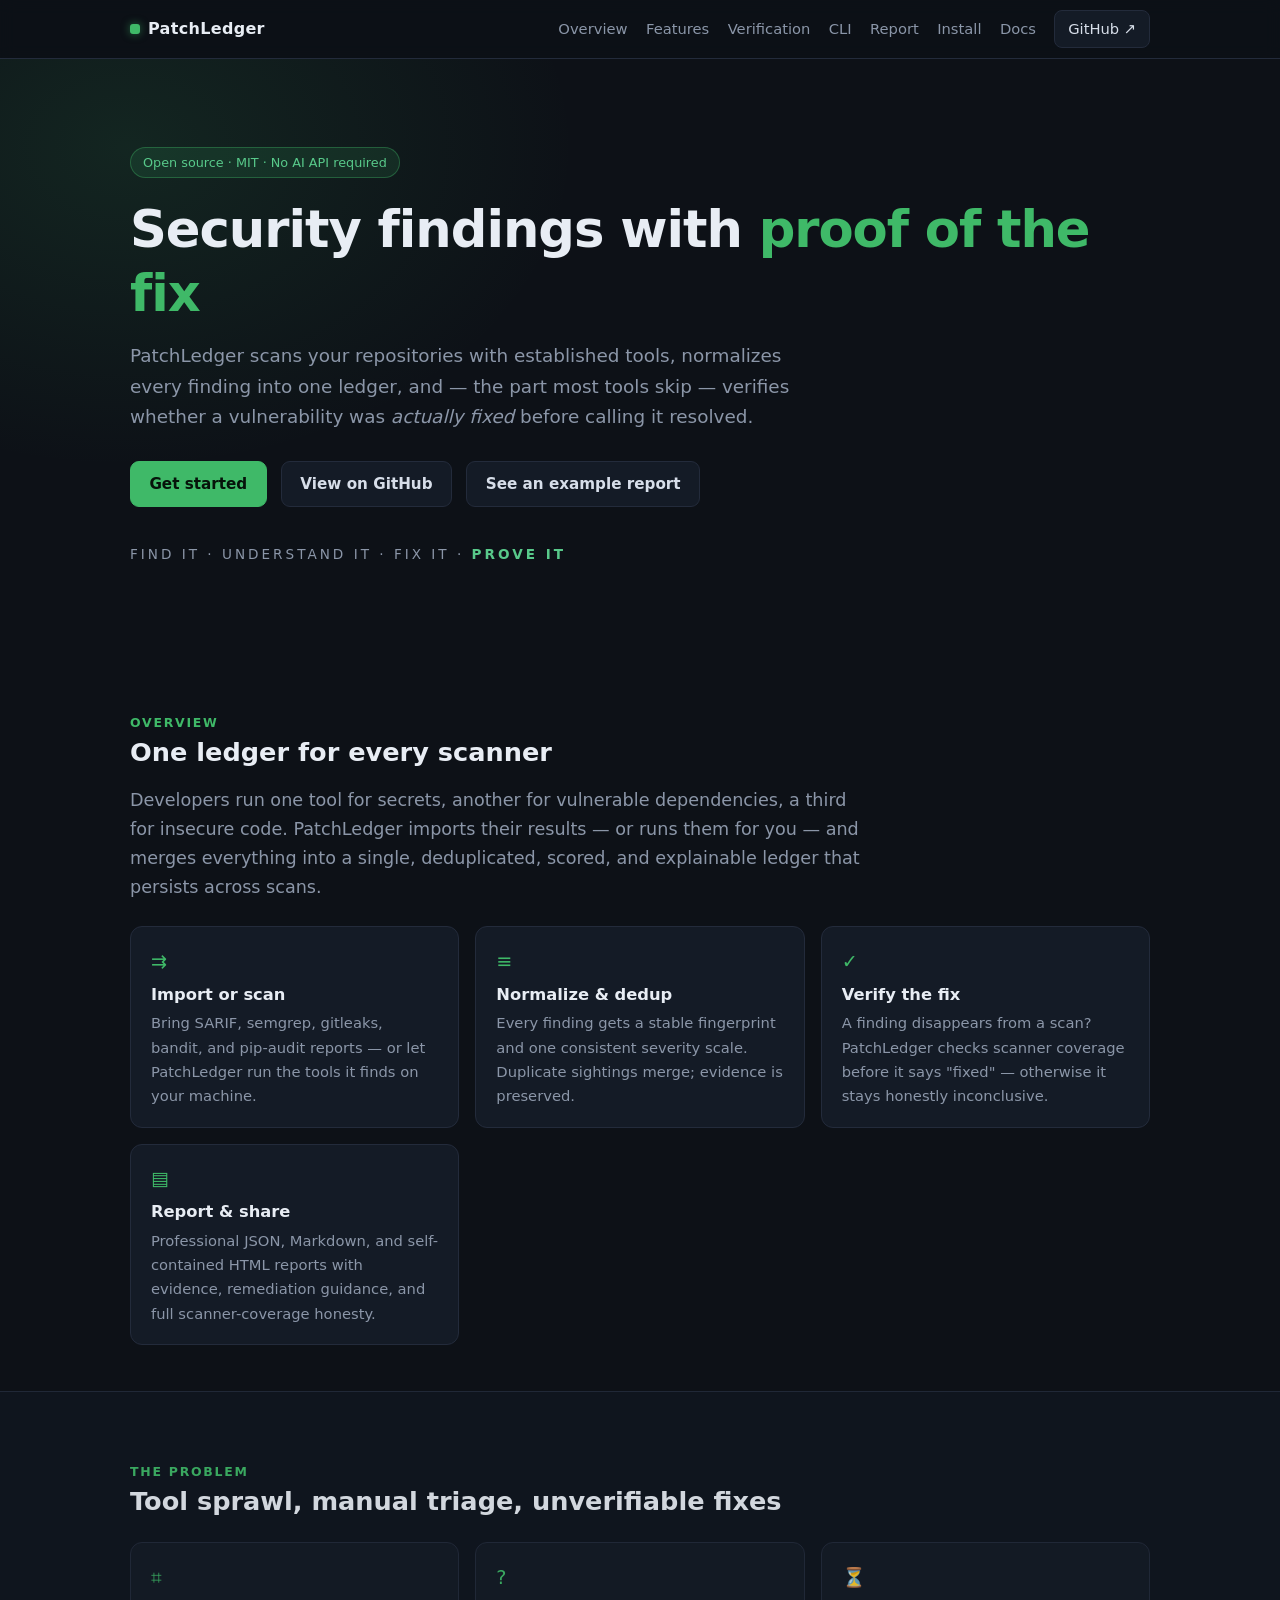
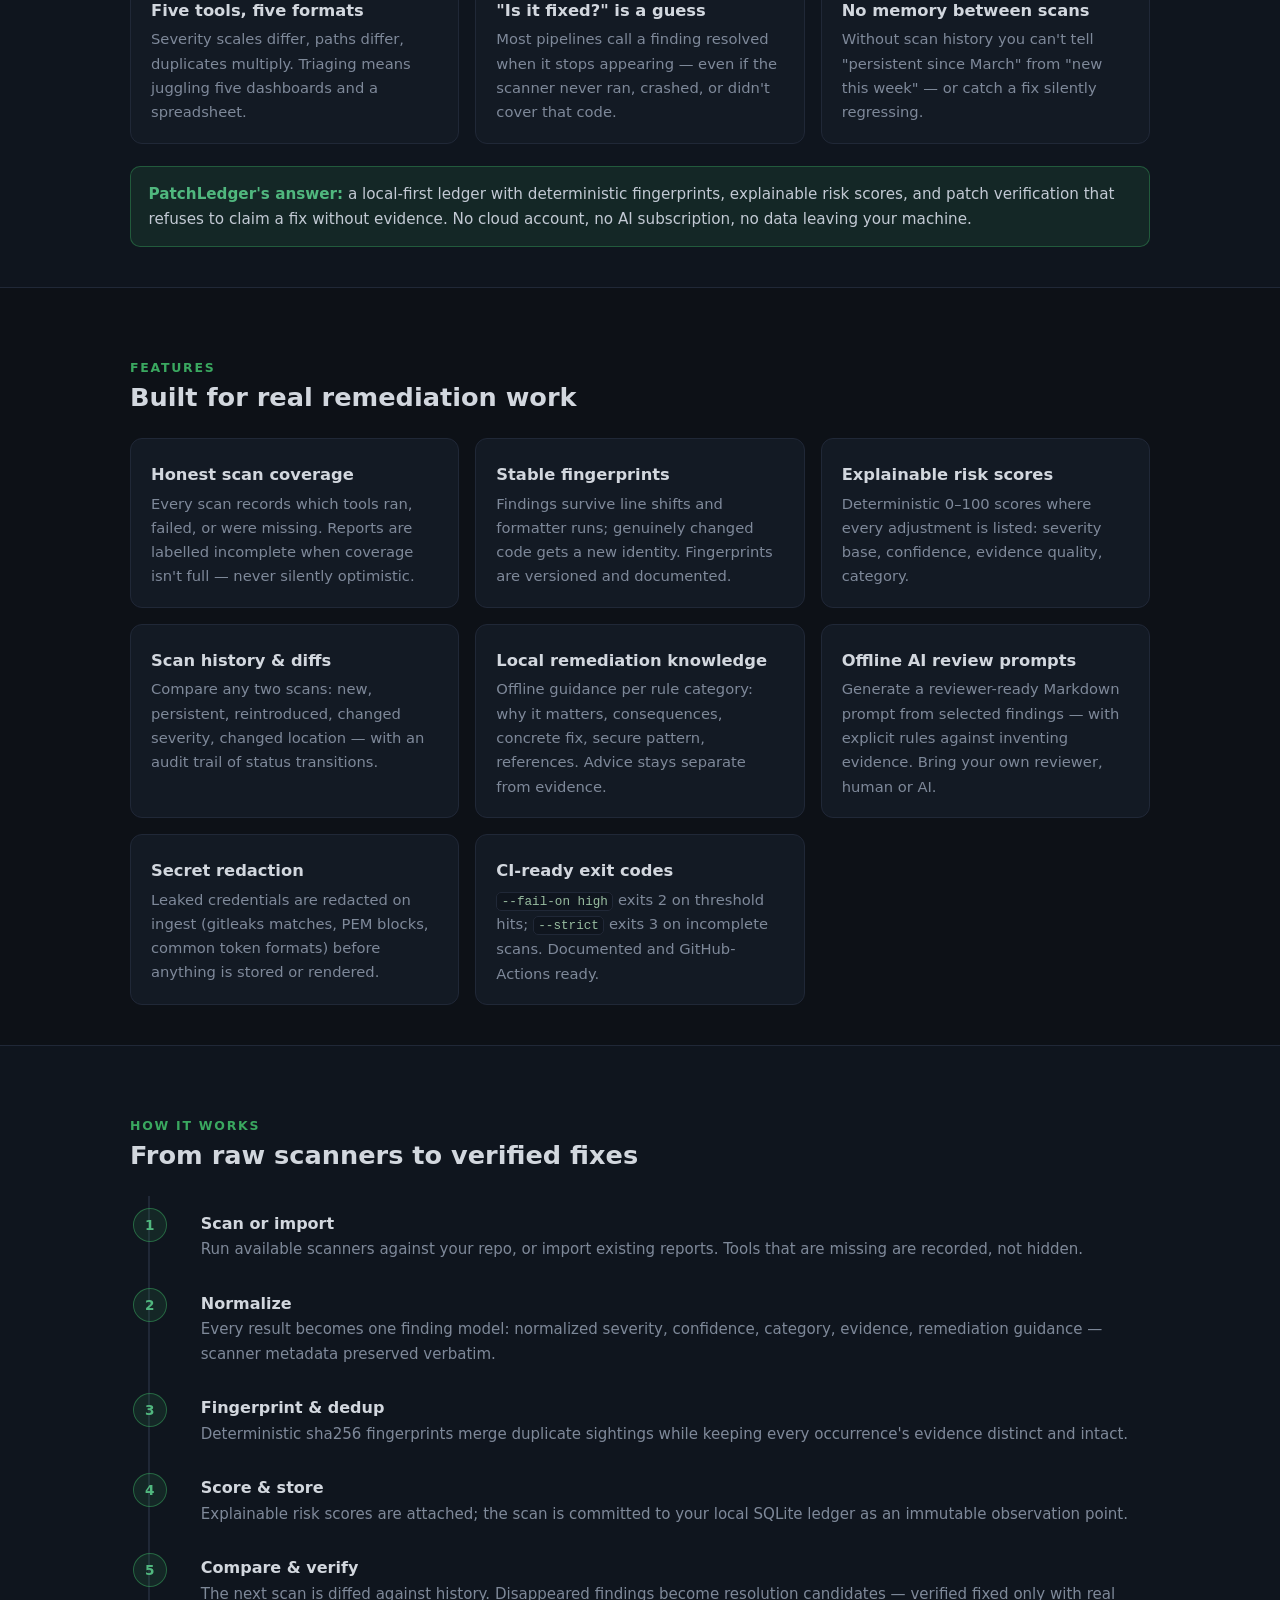
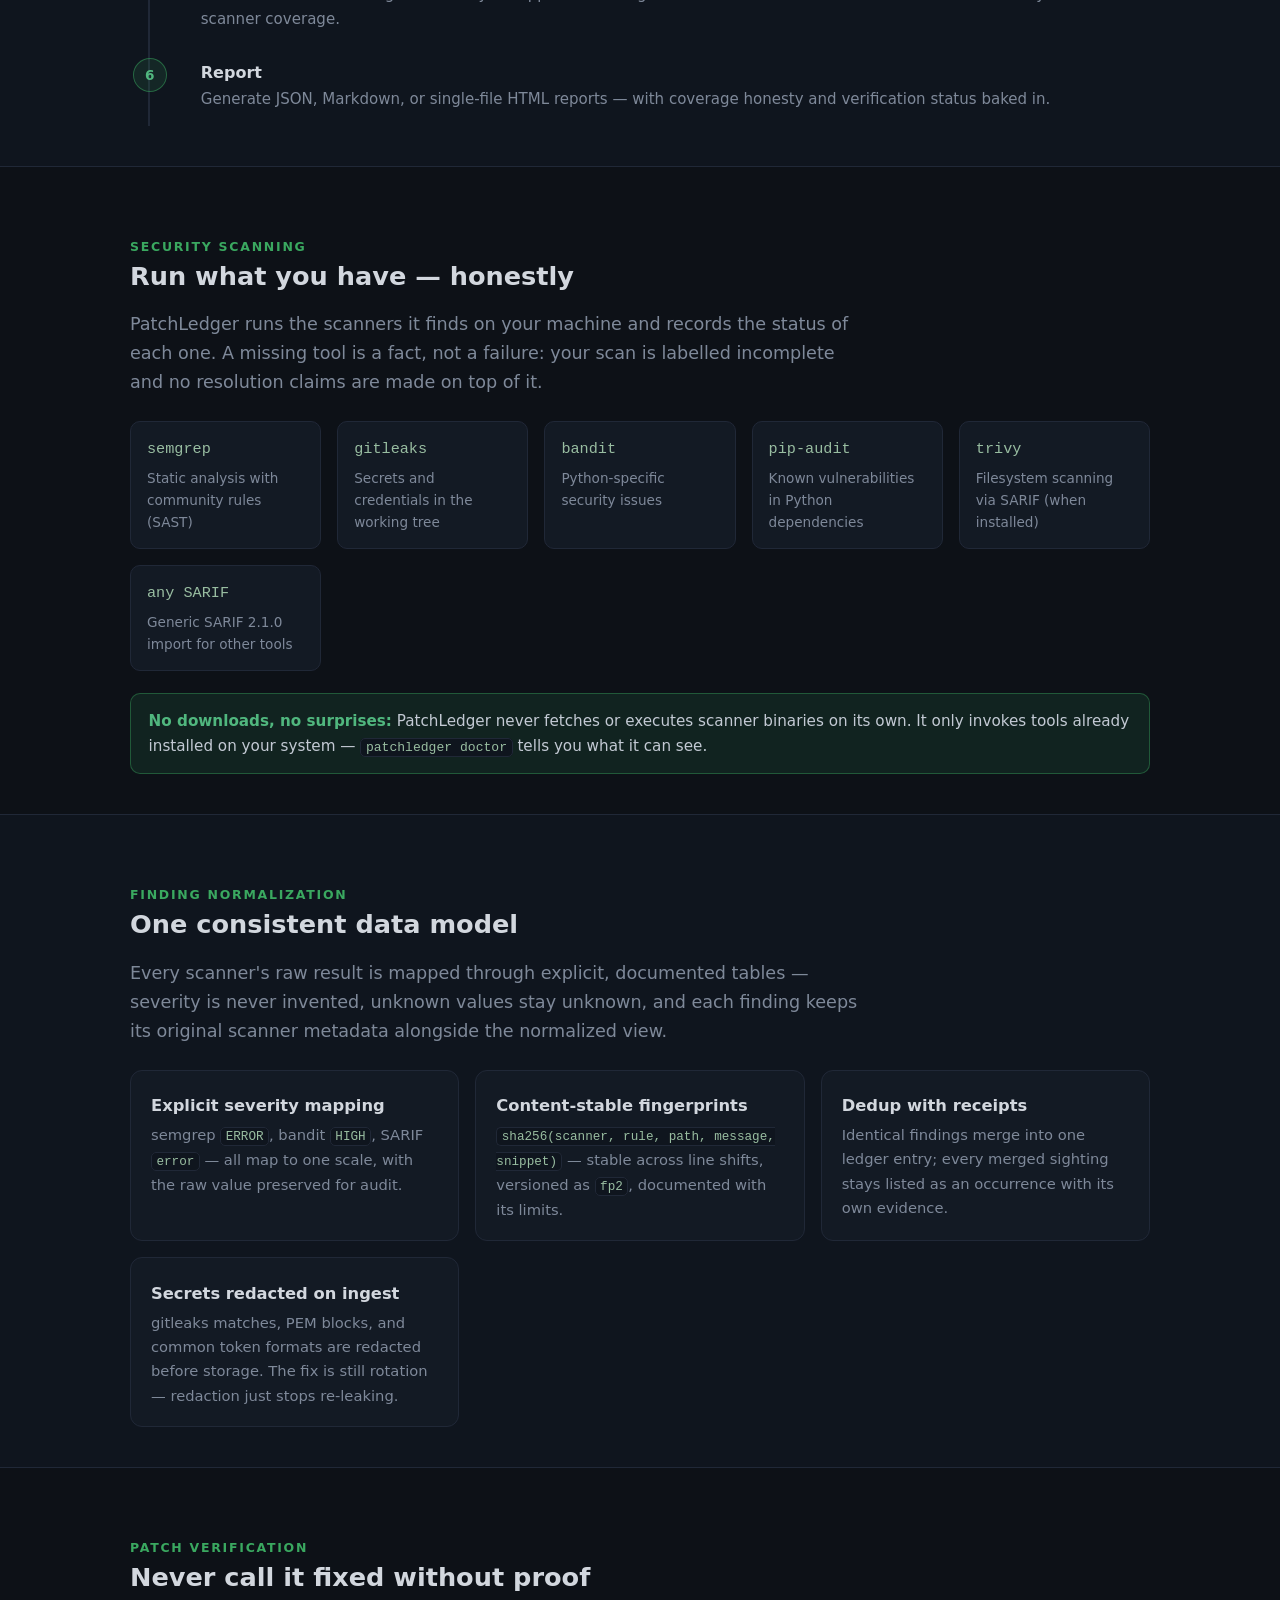
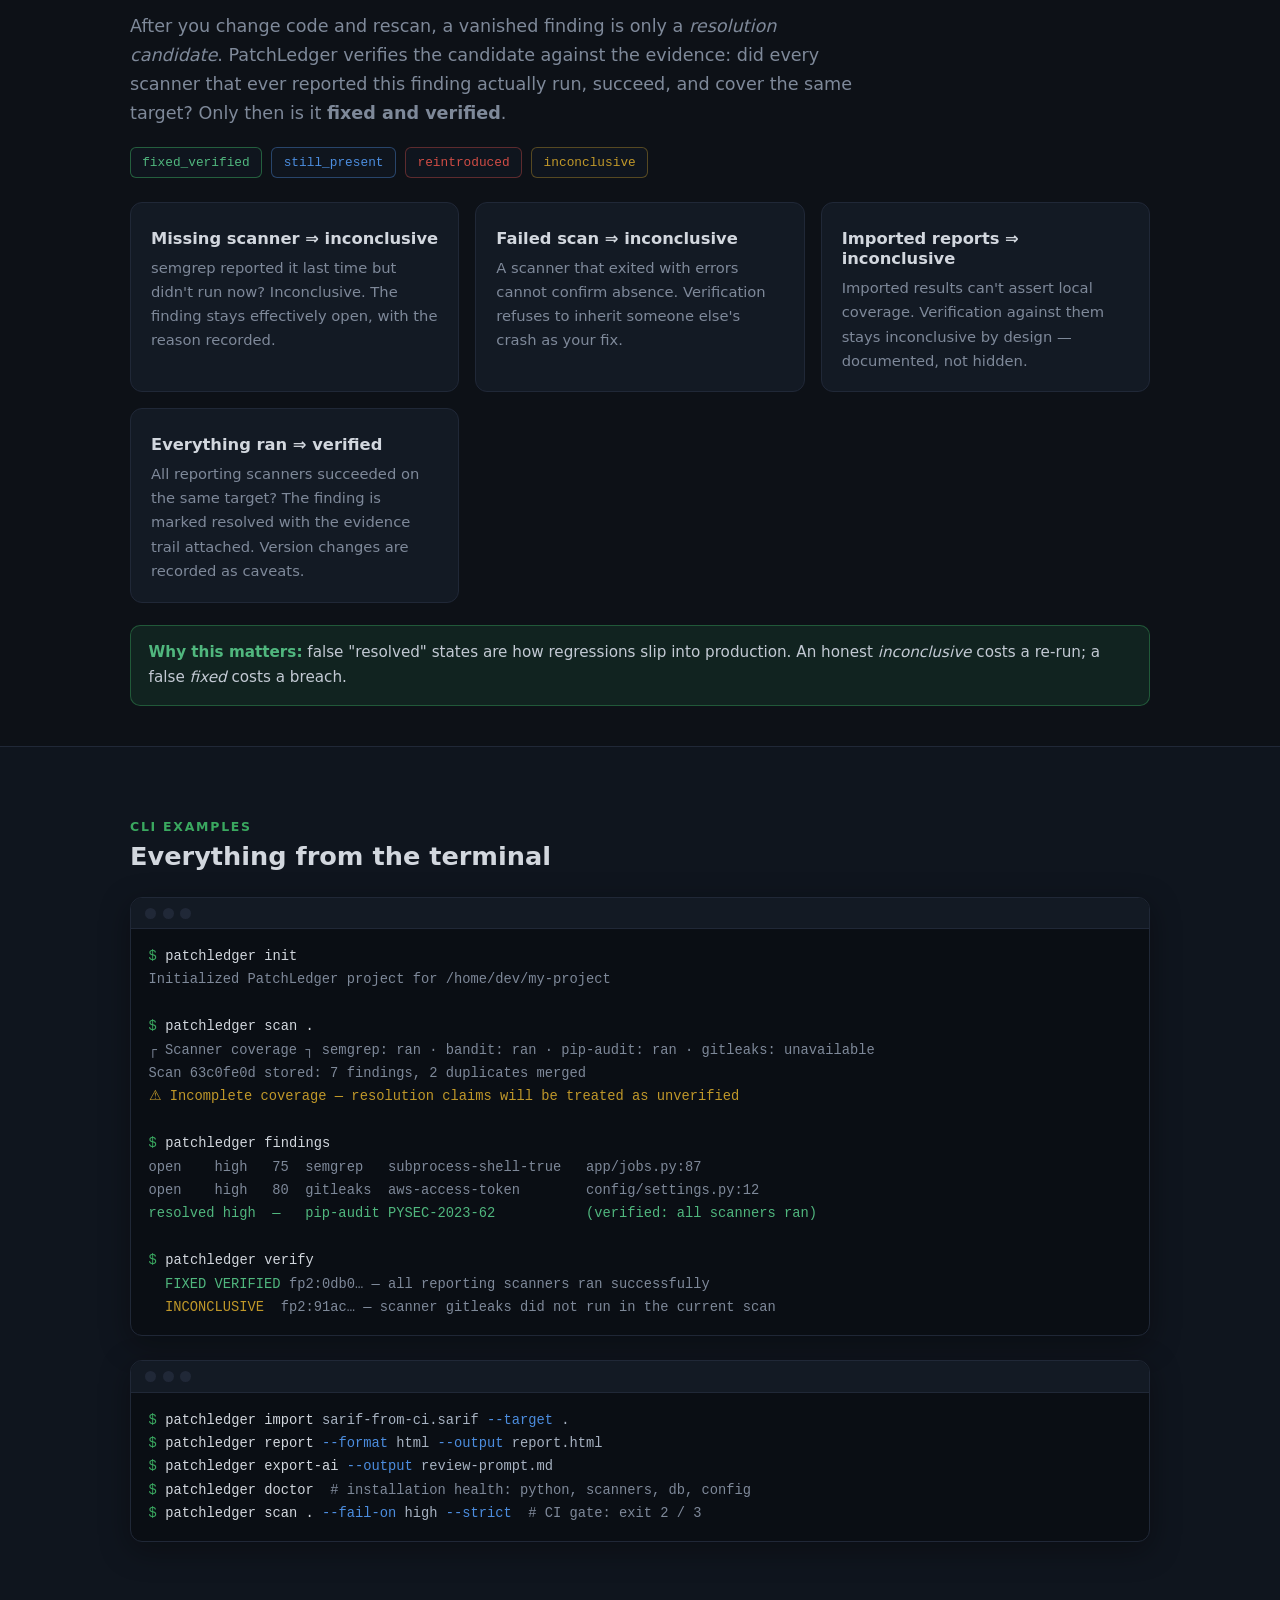
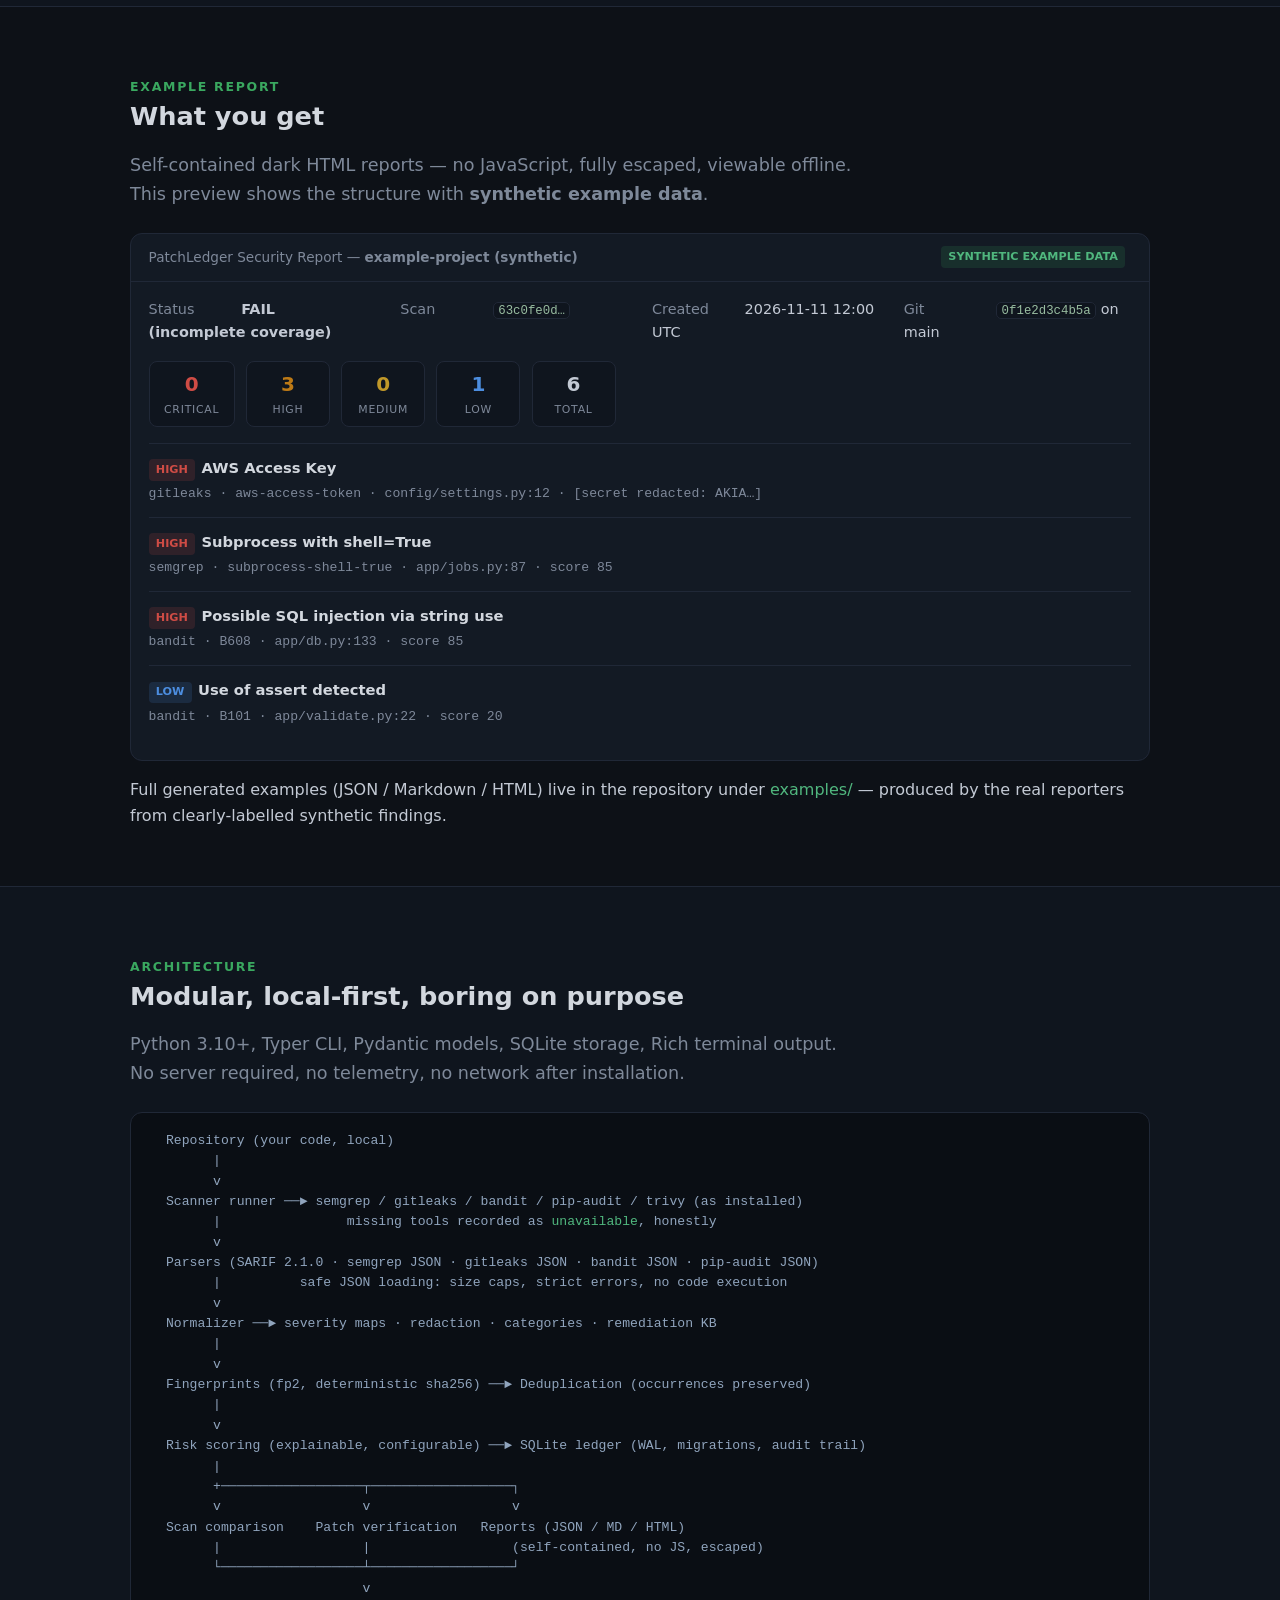
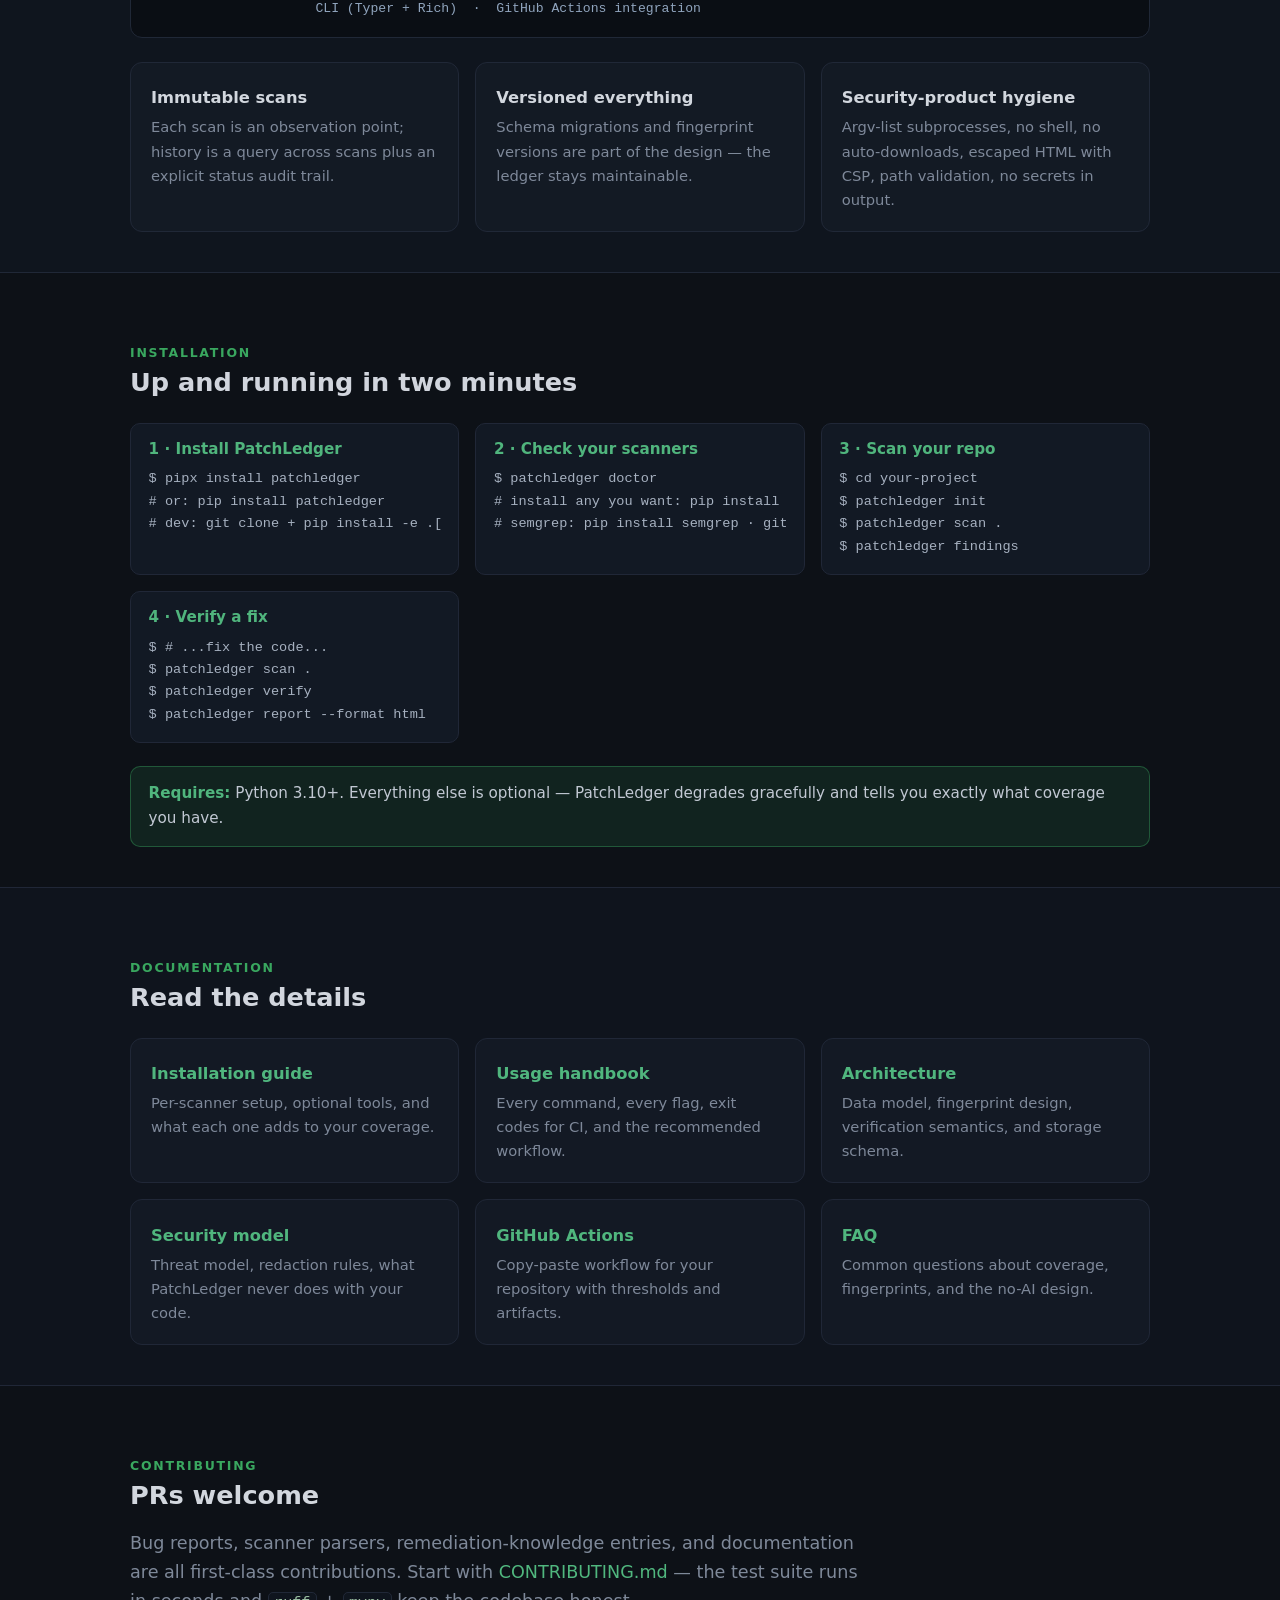
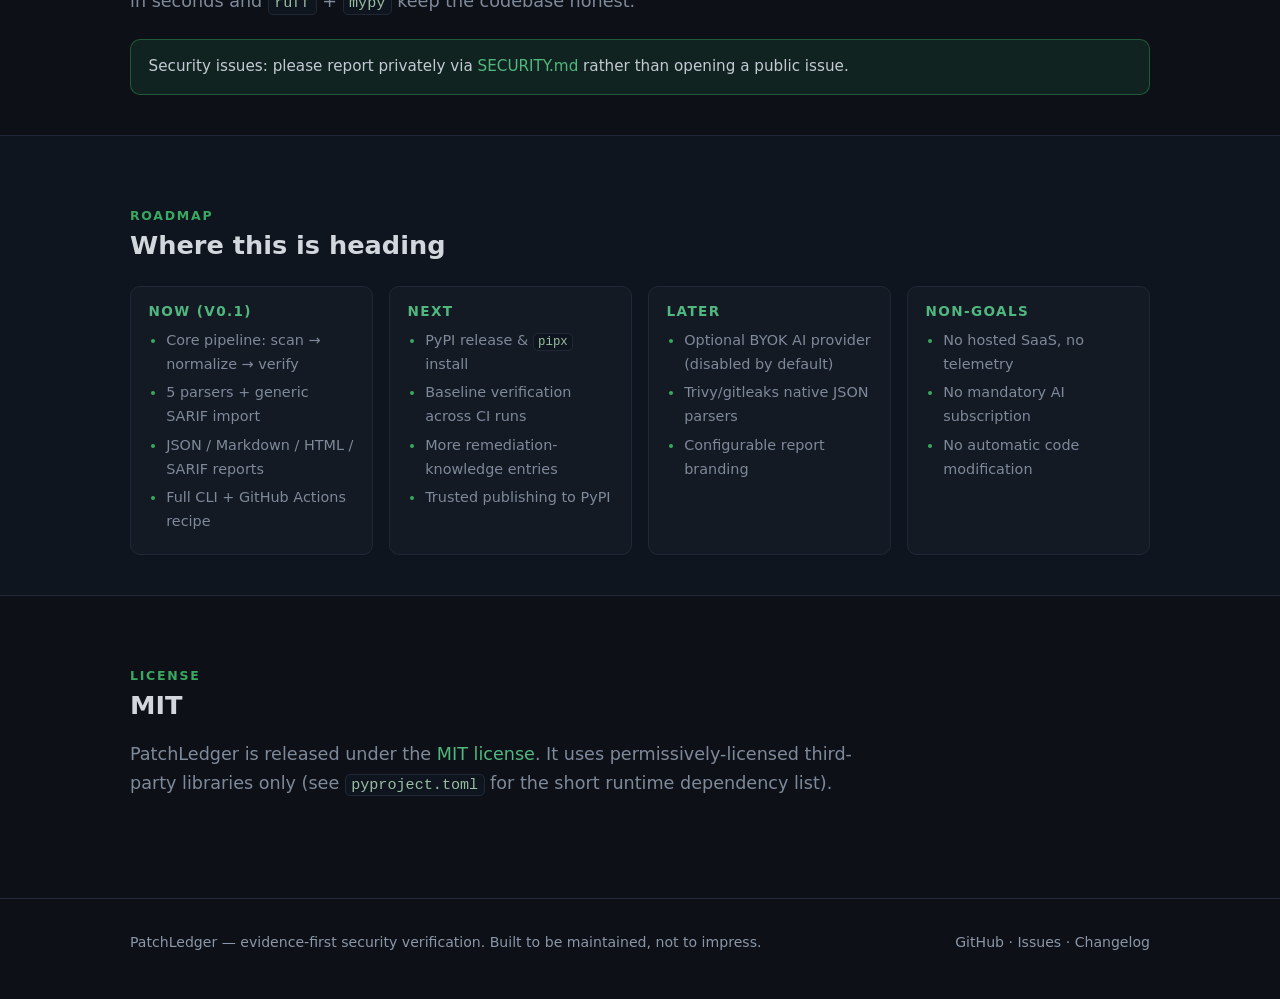
==== commit ab66c30c: "docs(website): roadmap reflects SARIF output shipped; PyPI via trusted publishing" ====
--- a/website/index.html
+++ b/website/index.html
@@ -410,9 +410,9 @@
         <h2><span class="section-kicker">Roadmap</span>Where this is heading</h2>
         <div class="roadmap-grid">
           <div class="roadmap-col"><h3>Now (v0.1)</h3>
-            <ul><li>Core pipeline: scan → normalize → verify</li><li>5 parsers + generic SARIF</li><li>JSON / Markdown / HTML reports</li><li>Full CLI + GitHub Actions recipe</li></ul></div>
+            <ul><li>Core pipeline: scan → normalize → verify</li><li>5 parsers + generic SARIF import</li><li>JSON / Markdown / HTML / SARIF reports</li><li>Full CLI + GitHub Actions recipe</li></ul></div>
           <div class="roadmap-col"><h3>Next</h3>
-            <ul><li>PyPI release & <code>pipx</code> install</li><li>Baseline verification across CI runs</li><li>More remediation-knowledge entries</li><li>SARIF <em>output</em> for GitHub code scanning</li></ul></div>
+            <ul><li>PyPI release & <code>pipx</code> install</li><li>Baseline verification across CI runs</li><li>More remediation-knowledge entries</li><li>Trusted publishing to PyPI</li></ul></div>
           <div class="roadmap-col"><h3>Later</h3>
             <ul><li>Optional BYOK AI provider (disabled by default)</li><li>Trivy/gitleaks native JSON parsers</li><li>Configurable report branding</li></ul></div>
           <div class="roadmap-col"><h3>Non-goals</h3>
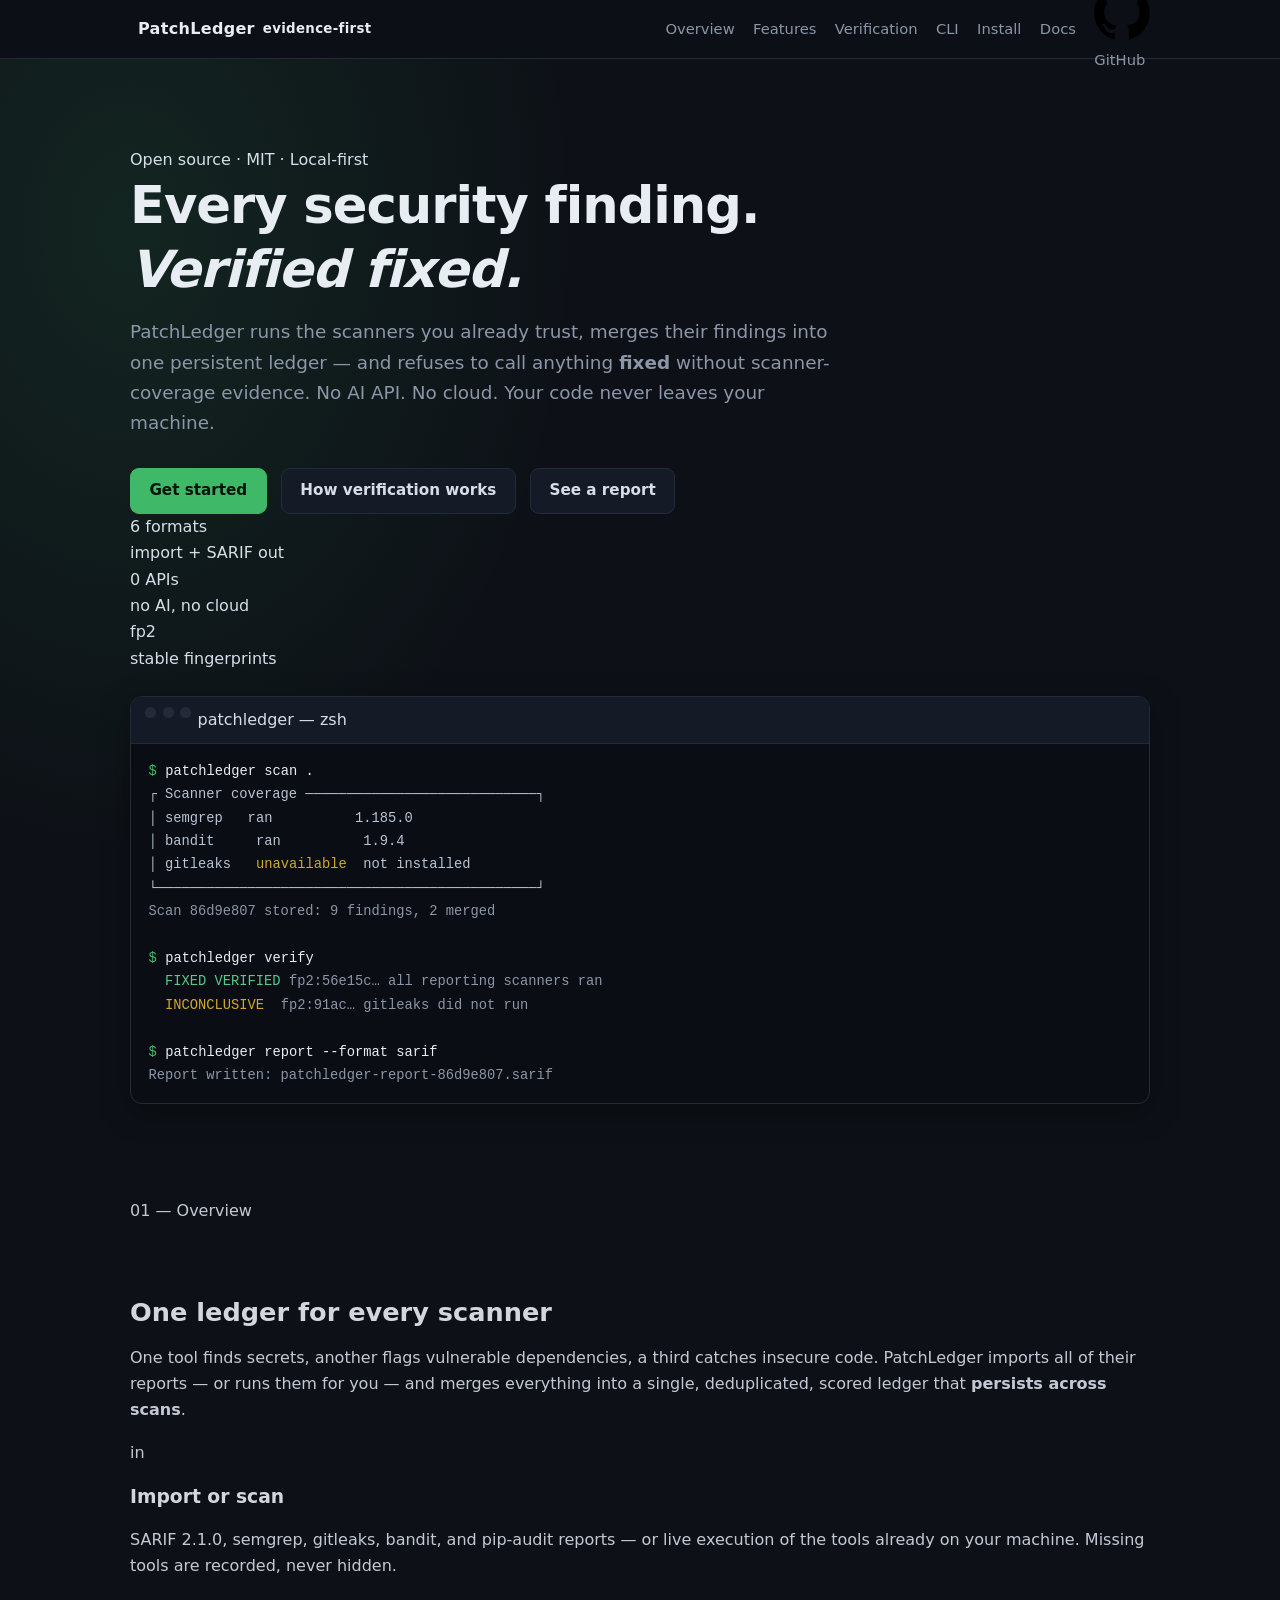
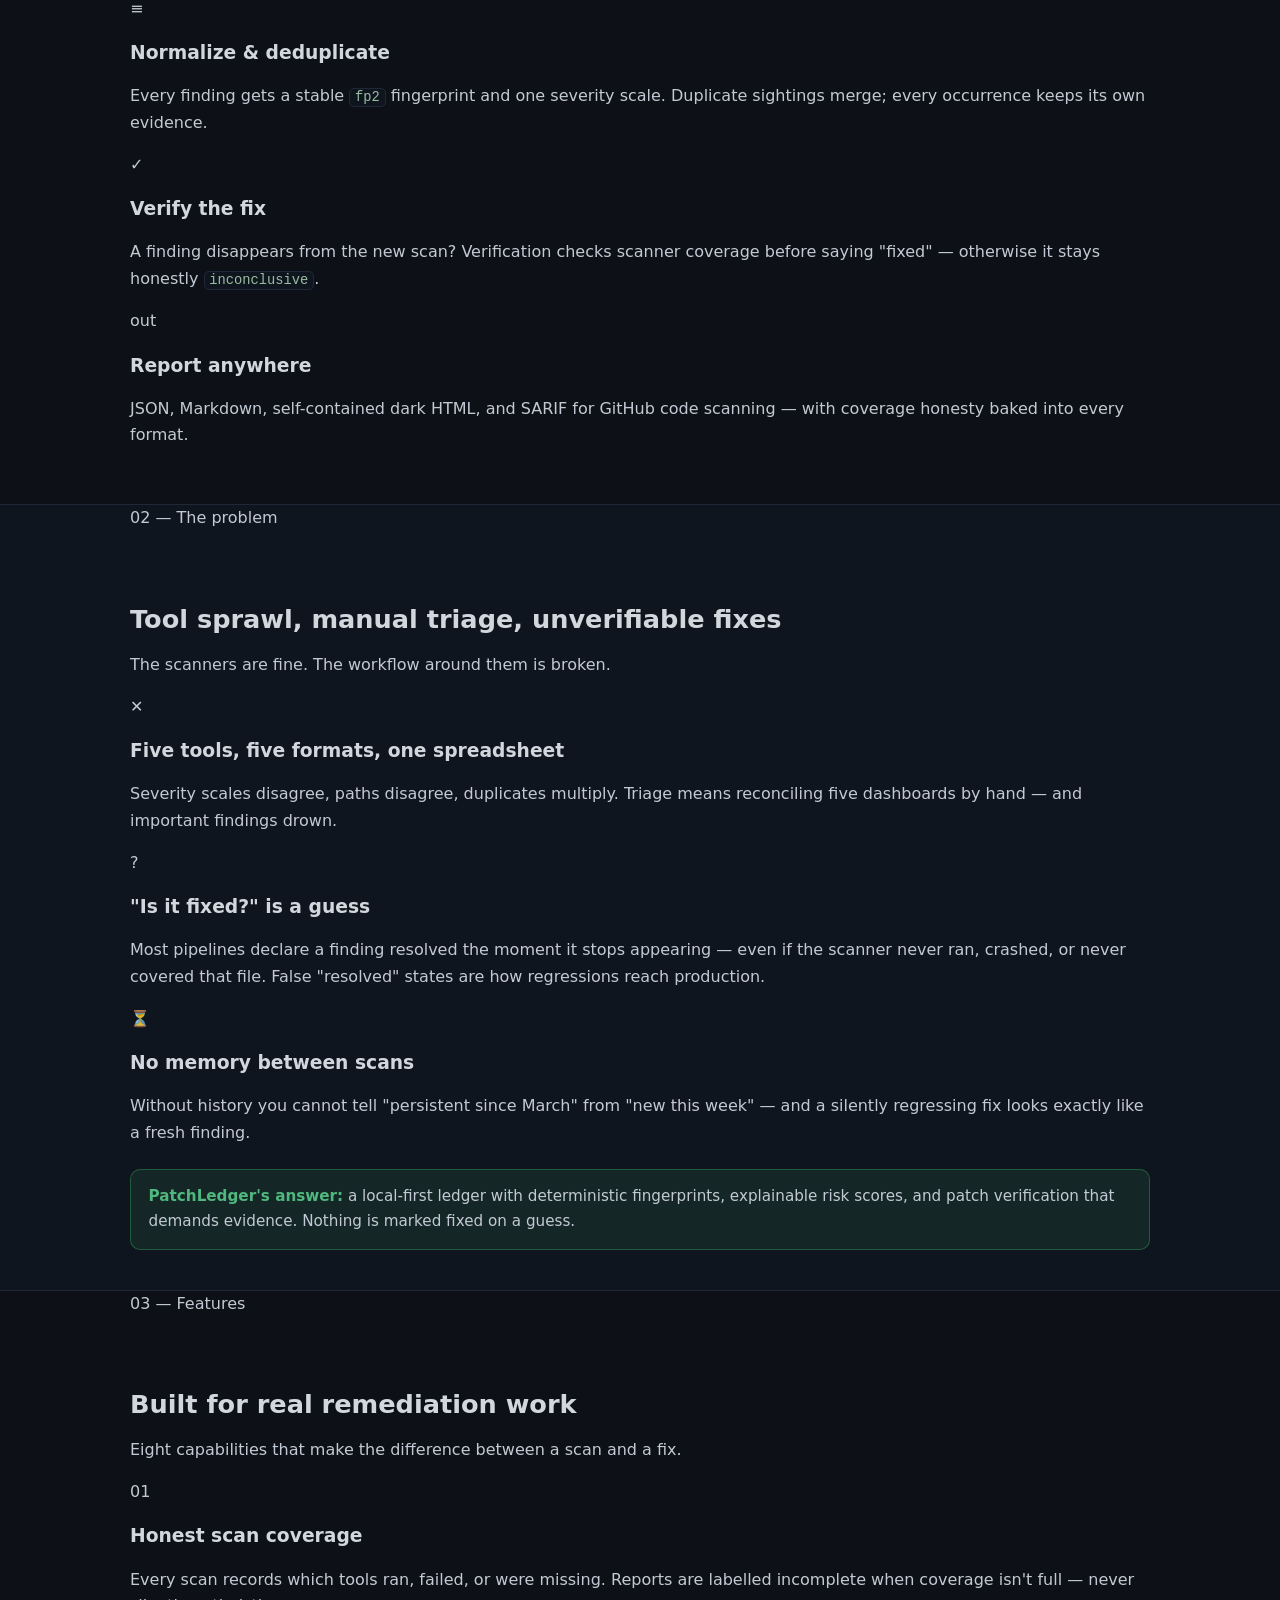
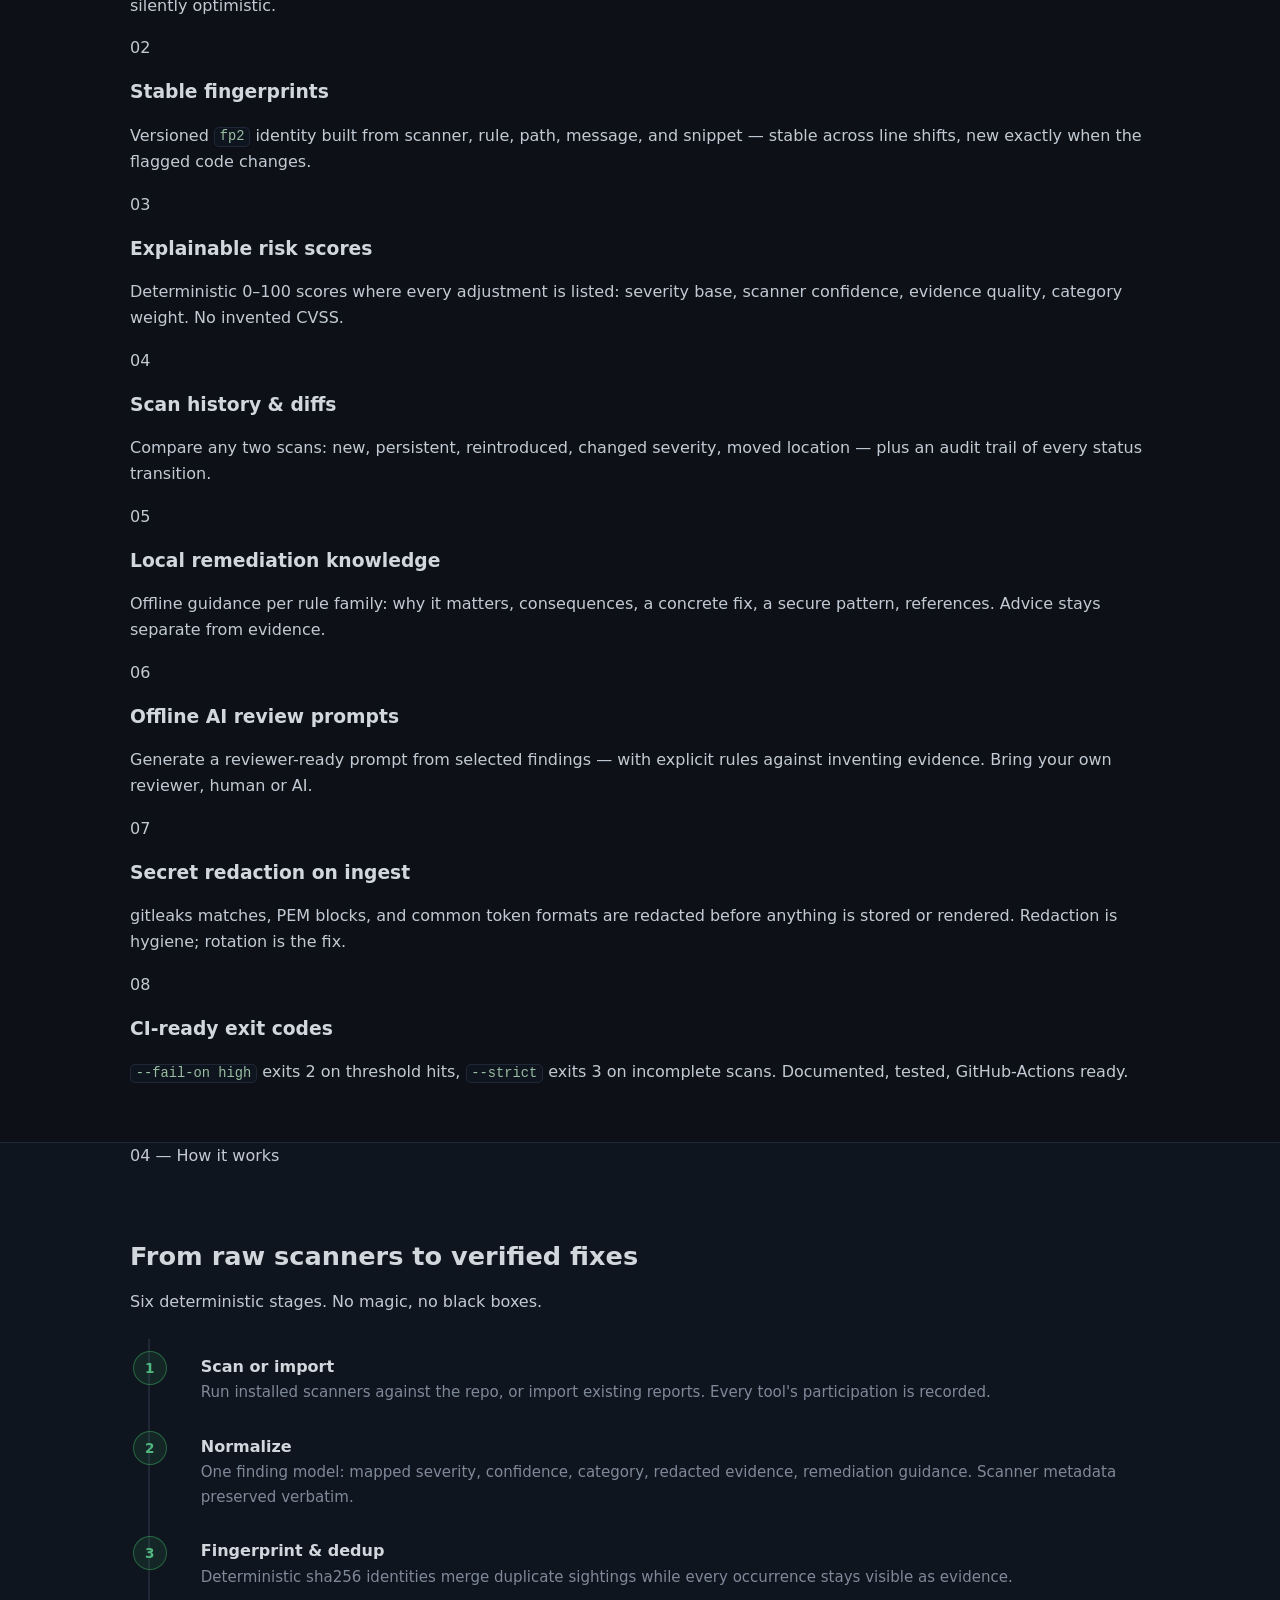
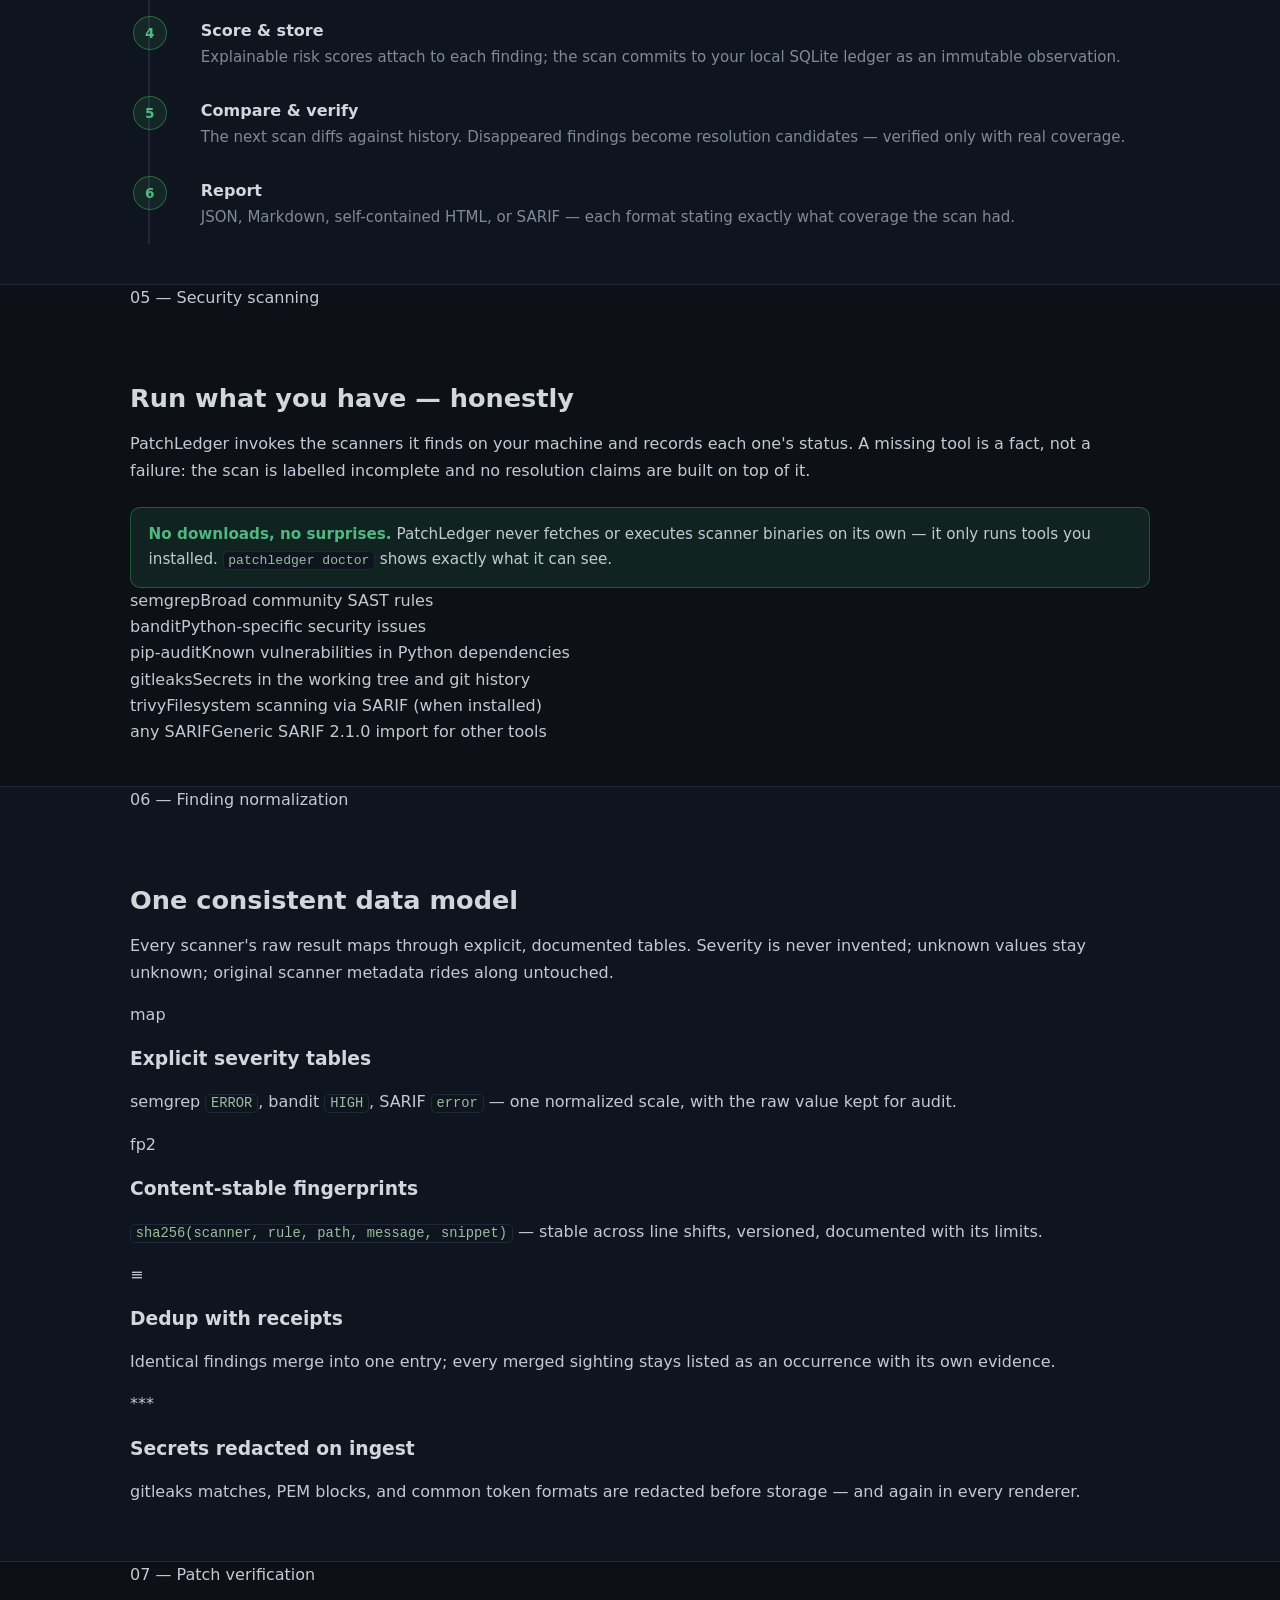
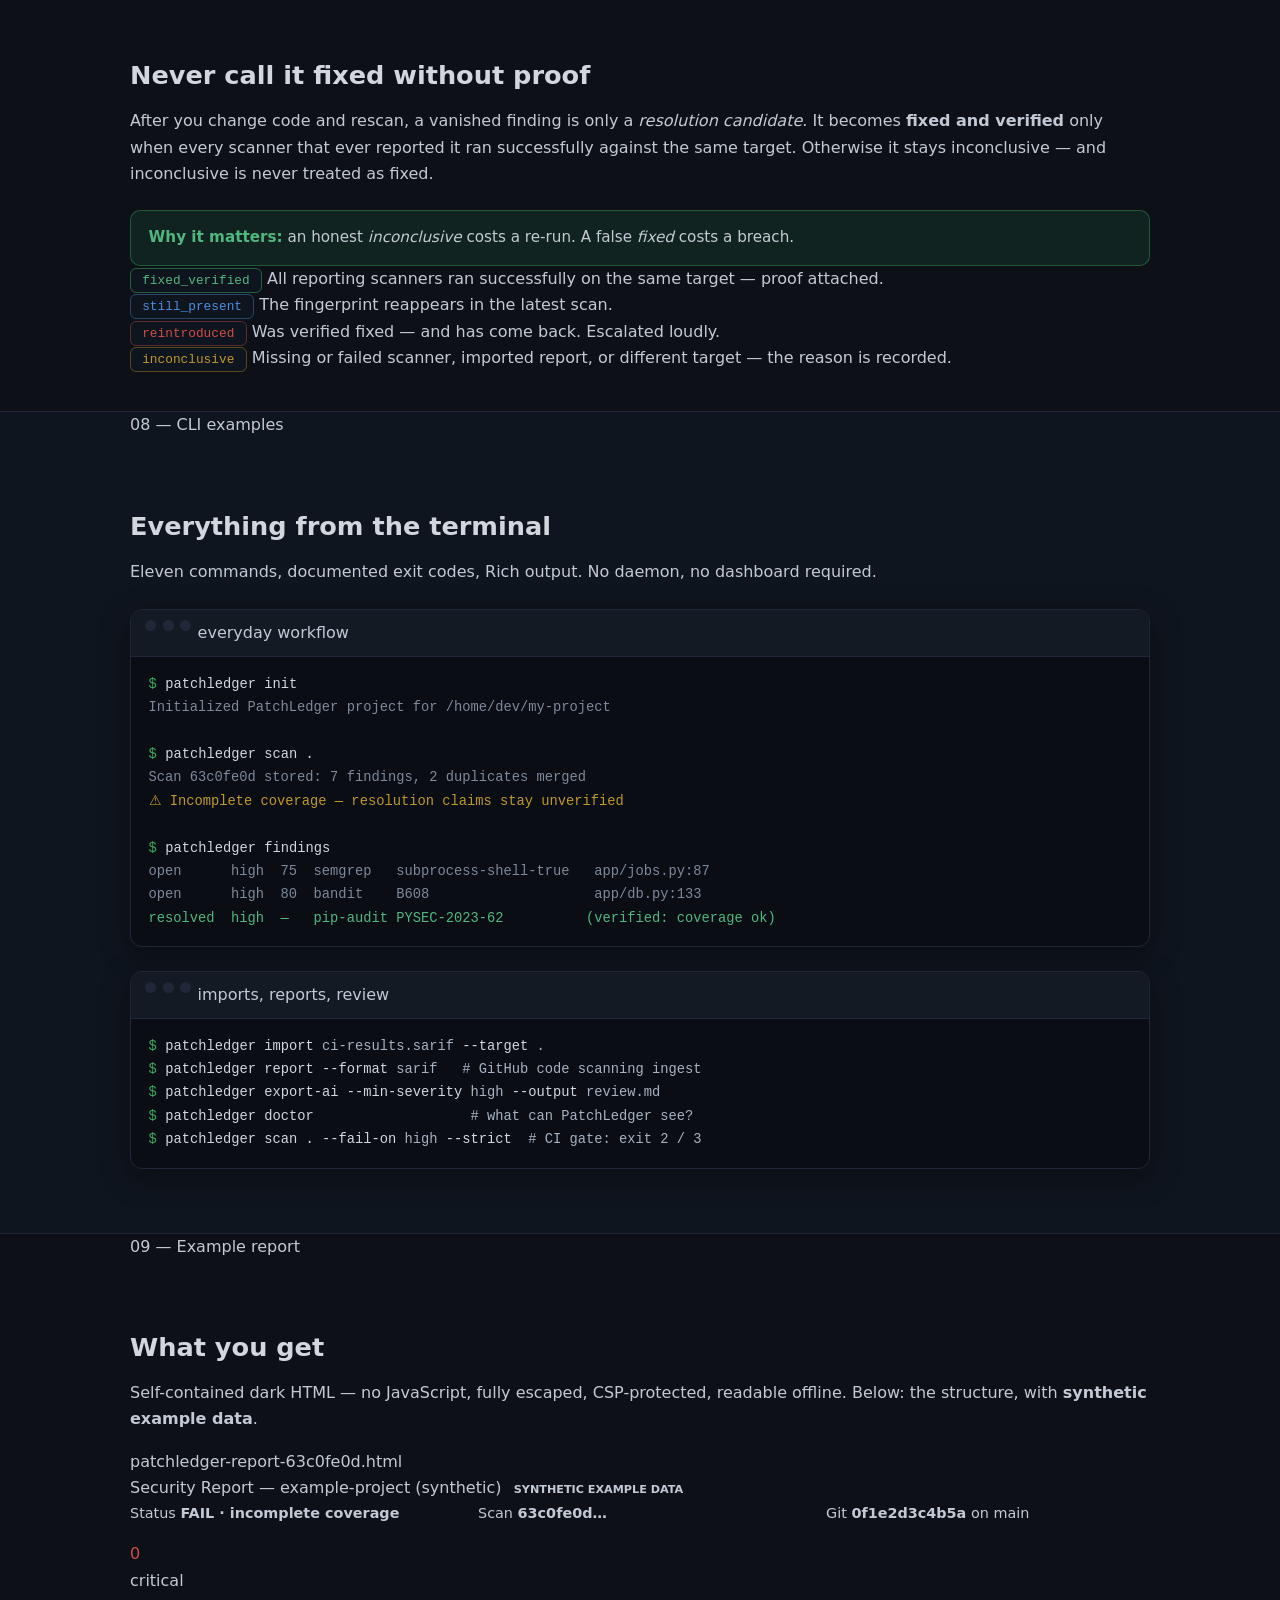
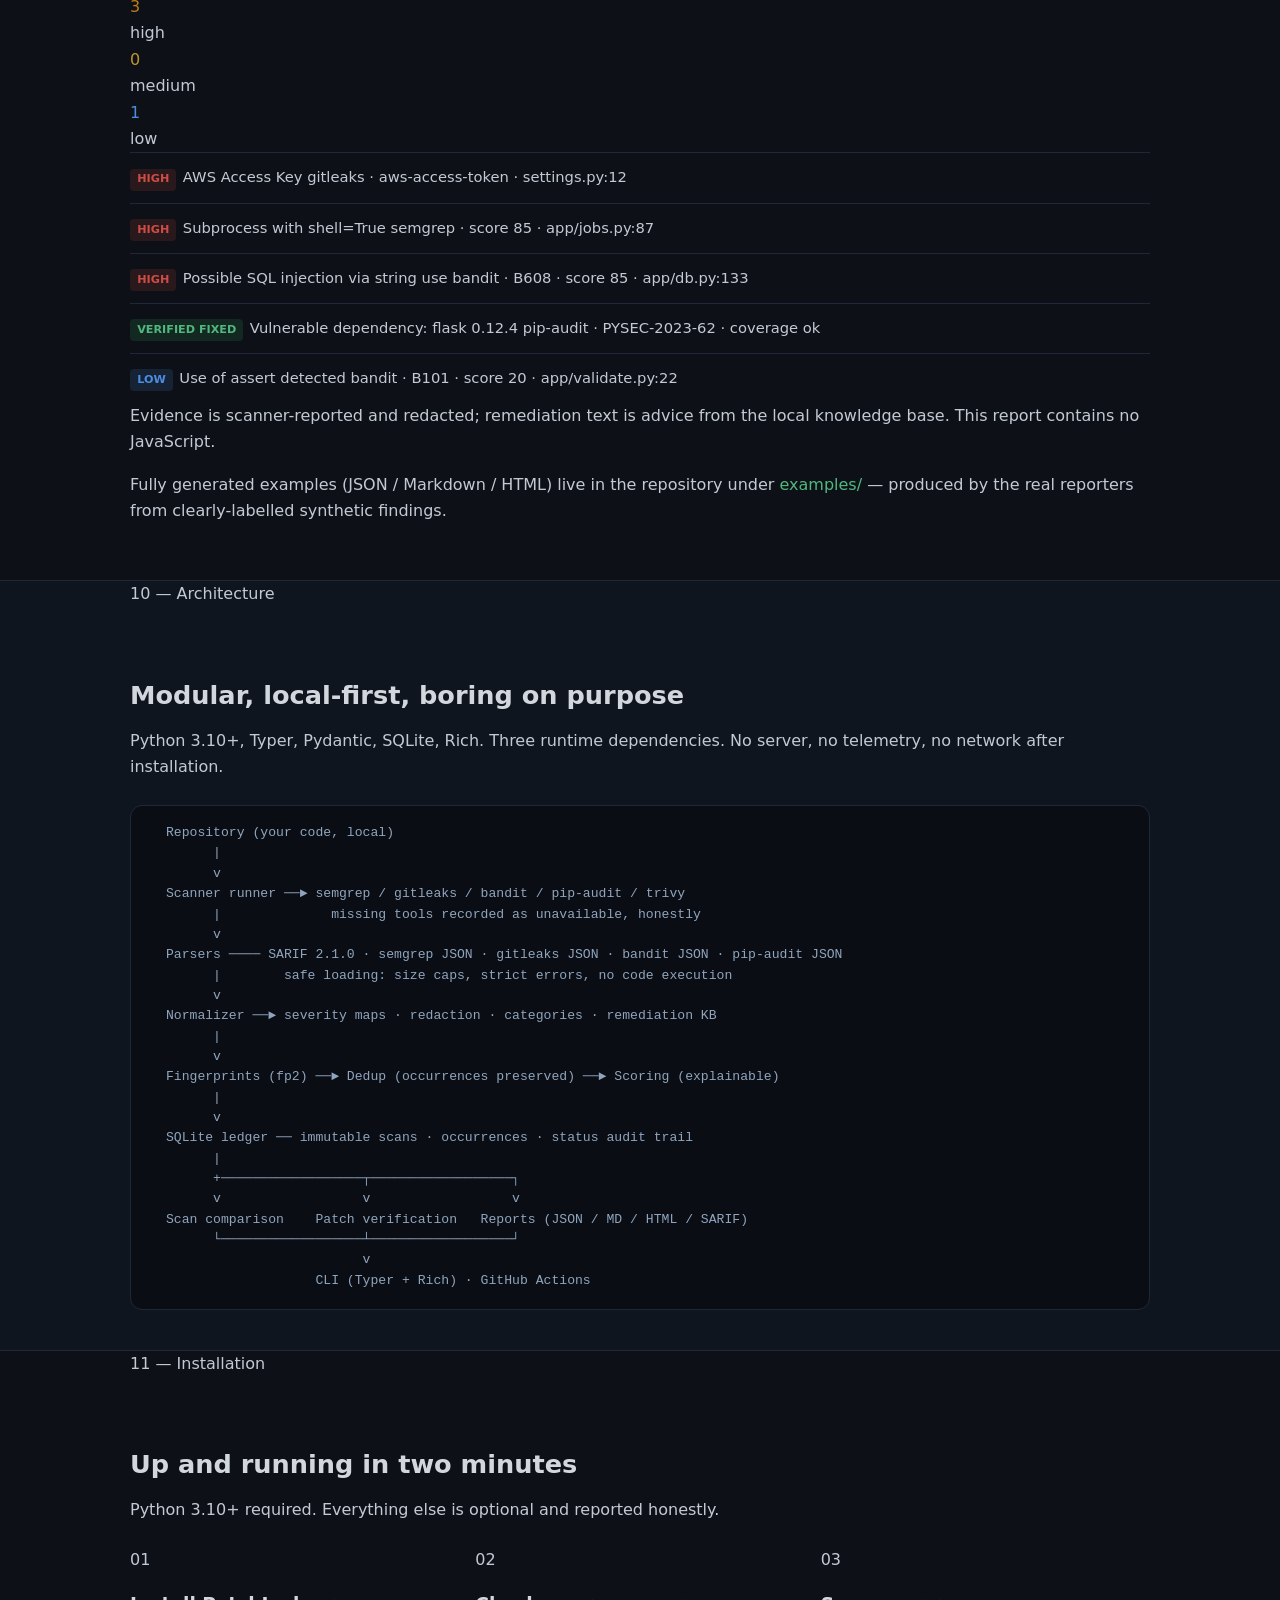
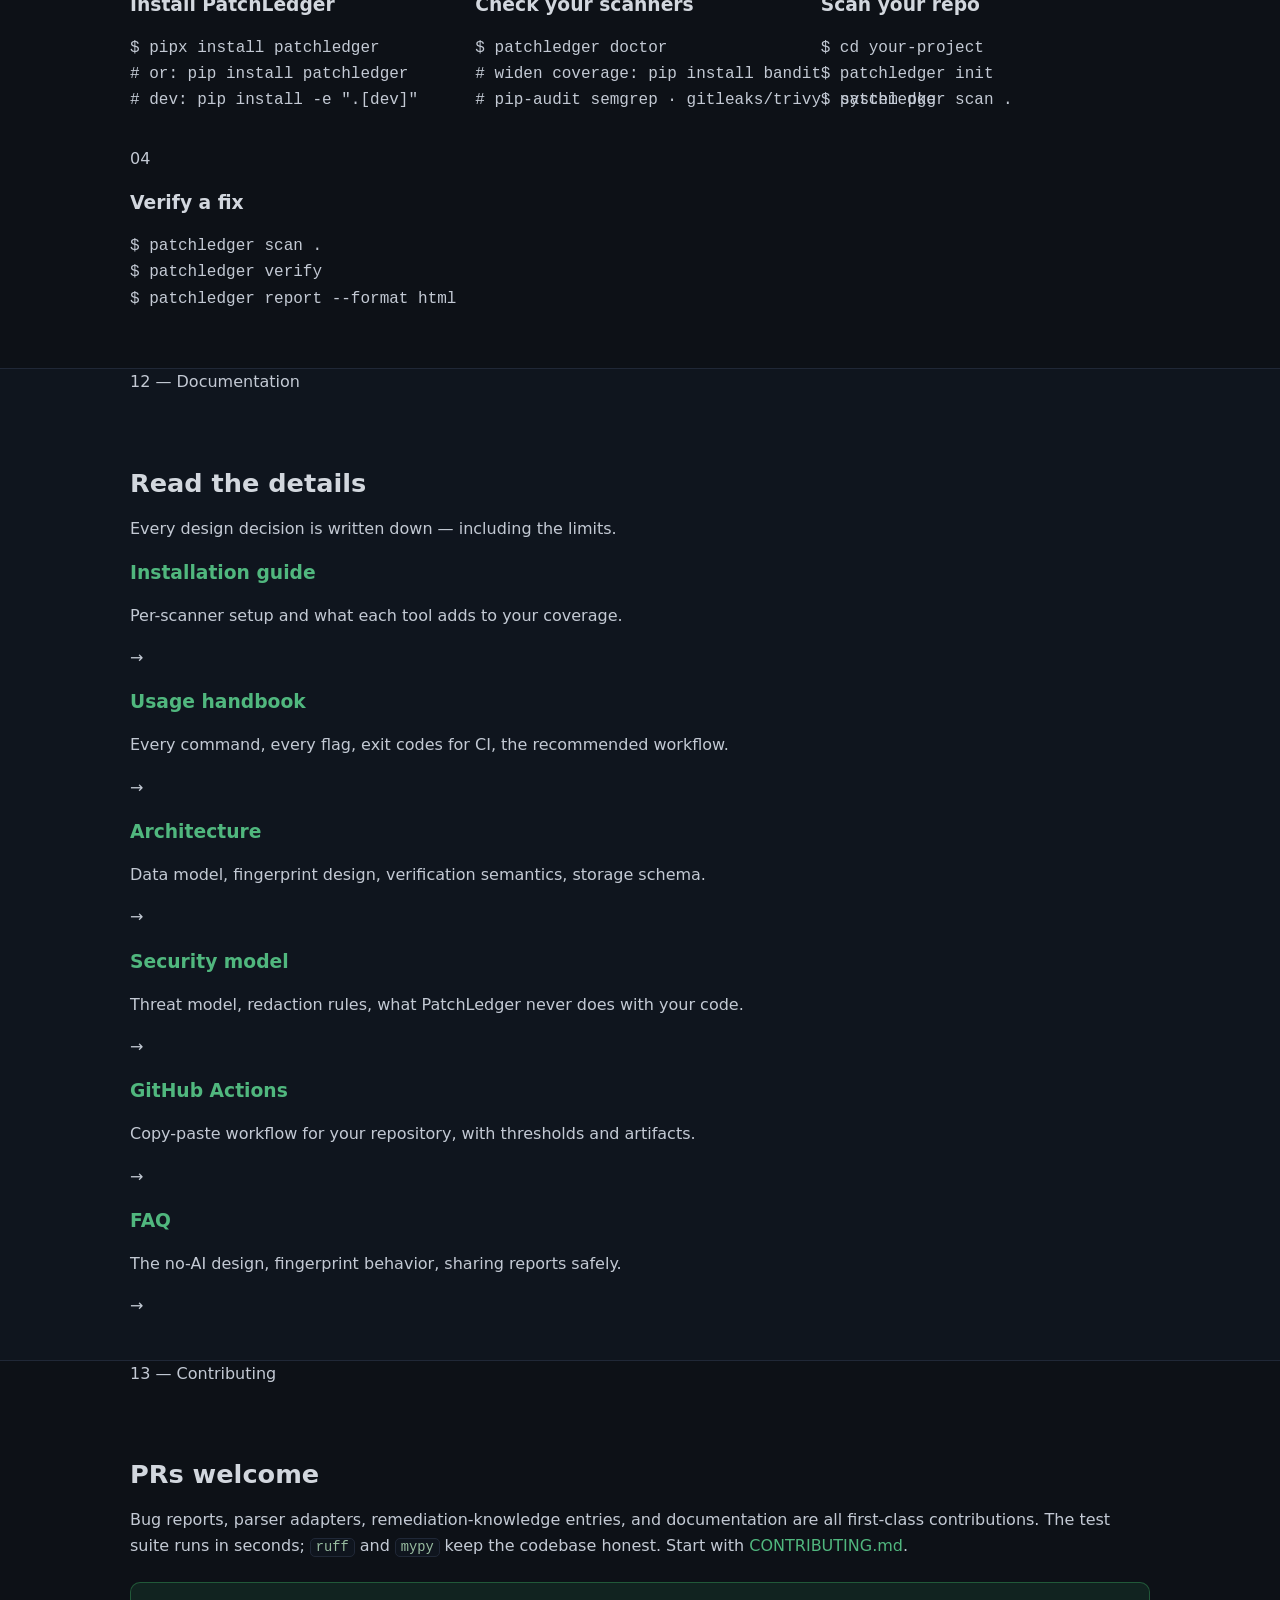
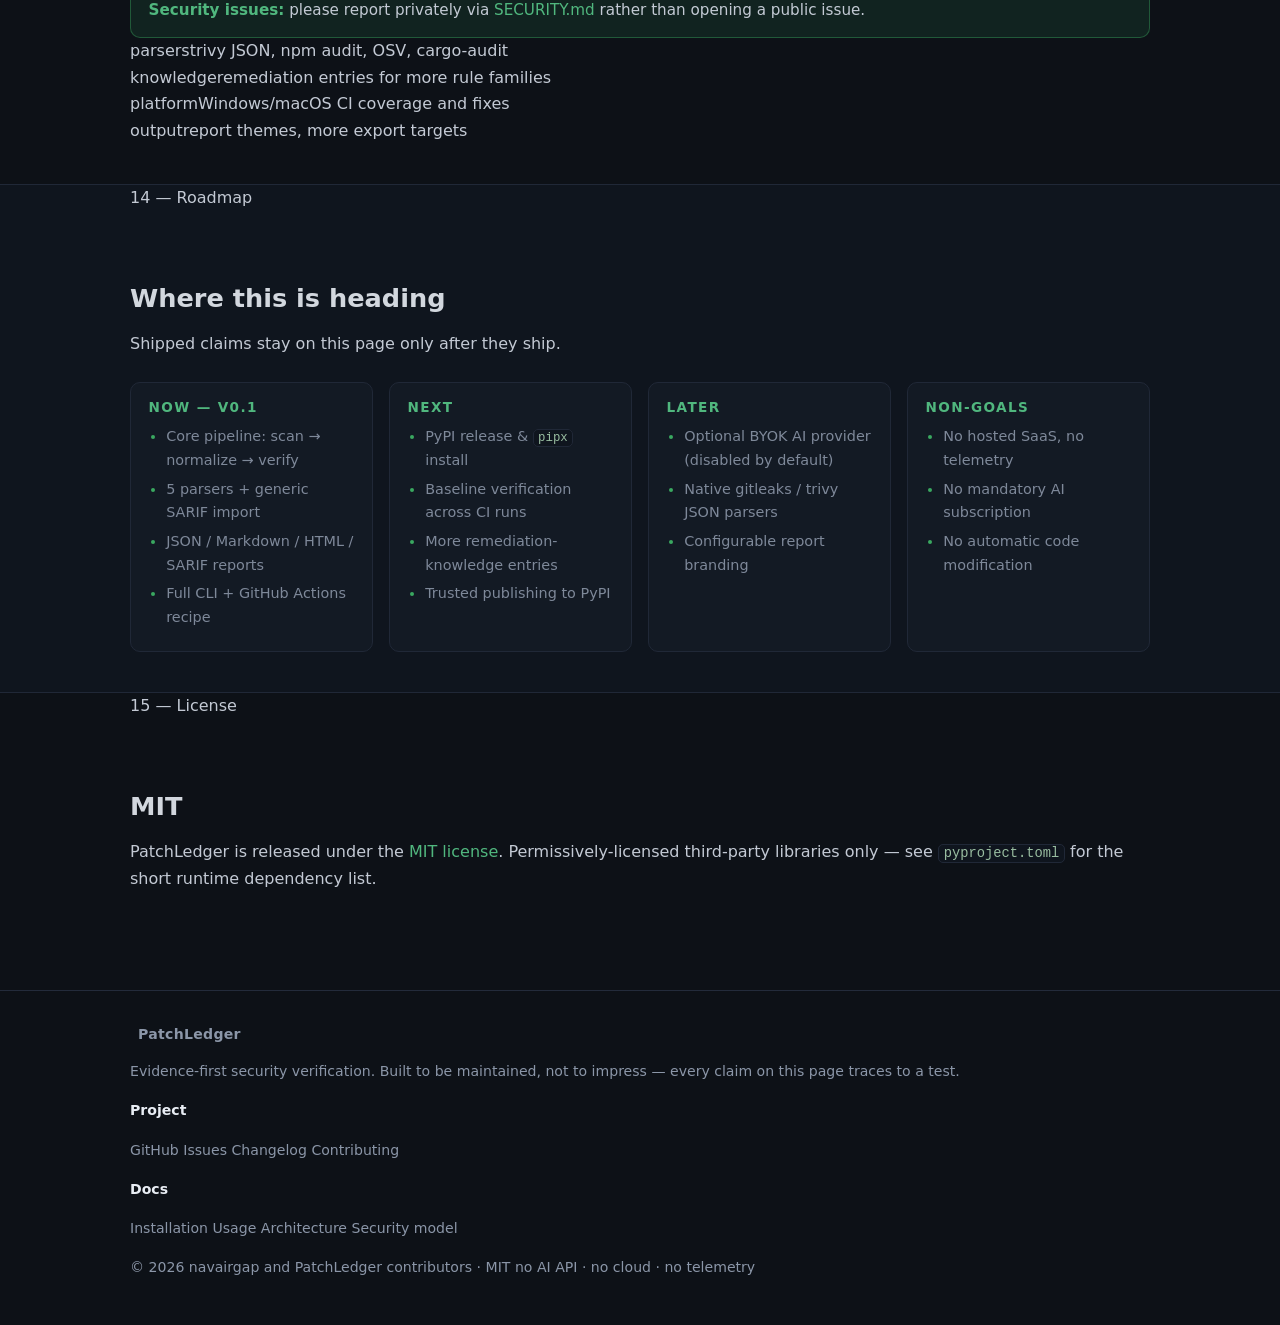
==== commit f85ed3b2: "redesign(website): restructure all 15 sections into the new editorial layout Hero is now a two-colum" ====
--- a/website/index.html
+++ b/website/index.html
@@ -3,26 +3,31 @@
 <head>
   <meta charset="utf-8">
   <meta name="viewport" content="width=device-width, initial-scale=1">
-  <meta name="description" content="PatchLedger — an evidence-first, open-source security finding and remediation verification platform for developers. Find it. Understand it. Fix it. Prove it.">
+  <meta name="description" content="PatchLedger — an evidence-first, open-source security finding and remediation verification platform. Run real scanners, keep one ledger, and verify fixes with scanner-coverage evidence. No AI API, no cloud.">
   <meta http-equiv="Content-Security-Policy" content="default-src 'none'; style-src 'self'; script-src 'self'; img-src 'self' data:;">
   <title>PatchLedger — Find it. Understand it. Fix it. Prove it.</title>
   <link rel="stylesheet" href="styles.css">
-  <link rel="icon" href="data:image/svg+xml,%3Csvg xmlns='http://www.w3.org/2000/svg' viewBox='0 0 16 16'%3E%3Crect width='16' height='16' rx='3' fill='%230d1117'/%3E%3Crect x='3' y='3' width='4' height='10' rx='1' fill='%233fb968'/%3E%3Crect x='9' y='3' width='4' height='10' rx='1' fill='%23232b3b'/%3E%3C/svg%3E">
+  <link rel="icon" href="data:image/svg+xml,%3Csvg xmlns='http://www.w3.org/2000/svg' viewBox='0 0 16 16'%3E%3Crect width='16' height='16' rx='3.5' fill='%230b0e14'/%3E%3Crect x='3' y='3' width='4.2' height='10' rx='1' fill='%2346c26e'/%3E%3Crect x='8.8' y='3' width='4.2' height='10' rx='1' fill='%232a3346'/%3E%3C/svg%3E">
 </head>
 <body>
   <header class="site-header">
     <div class="container">
-      <a class="brand" href="#top"><span class="logo-dot" aria-hidden="true"></span>PatchLedger</a>
+      <a class="brand" href="#top">
+        <span class="brand-mark" aria-hidden="true"><i></i><i></i></span>
+        PatchLedger <small>evidence-first</small>
+      </a>
       <button class="nav-toggle" aria-label="Toggle navigation" aria-expanded="false">☰</button>
       <nav class="site-nav" aria-label="Main navigation">
         <a href="#overview">Overview</a>
         <a href="#features">Features</a>
         <a href="#verification">Verification</a>
         <a href="#cli">CLI</a>
-        <a href="#report">Report</a>
         <a href="#installation">Install</a>
         <a href="#docs">Docs</a>
-        <a class="nav-cta" href="https://github.com/navairgap/patchledger" rel="noopener">GitHub ↗</a>
+        <a class="nav-gh" href="https://github.com/navairgap/patchledger" rel="noopener">
+          <svg viewBox="0 0 16 16" aria-hidden="true"><path d="M8 0C3.58 0 0 3.58 0 8c0 3.54 2.29 6.53 5.47 7.59.4.07.55-.17.55-.38 0-.19-.01-.82-.01-1.49-2.01.37-2.53-.49-2.69-.94-.09-.23-.48-.94-.82-1.13-.28-.15-.68-.52-.01-.53.63-.01 1.08.58 1.23.82.72 1.21 1.87.87 2.33.66.07-.52.28-.87.51-1.07-1.78-.2-3.64-.89-3.64-3.95 0-.87.31-1.59.82-2.15-.08-.2-.36-1.02.08-2.12 0 0 .67-.21 2.2.82.64-.18 1.32-.27 2-.27s1.36.09 2 .27c1.53-1.04 2.2-.82 2.2-.82.44 1.1.16 1.92.08 2.12.51.56.82 1.27.82 2.15 0 3.07-1.87 3.75-3.65 3.95.29.25.54.73.54 1.48 0 1.07-.01 1.93-.01 2.2 0 .21.15.46.55.38A8.01 8.01 0 0 0 16 8c0-4.42-3.58-8-8-8Z"/></svg>
+          GitHub
+        </a>
       </nav>
     </div>
   </header>
@@ -30,46 +35,83 @@
   <main id="top">
     <!-- ============================================================ HERO -->
     <section class="hero">
-      <div class="container">
-        <span class="hero-badge">Open source · MIT · No AI API required</span>
-        <h1>Security findings with <span class="accent">proof of the fix</span></h1>
-        <p class="sub">
-          PatchLedger scans your repositories with established tools, normalizes every
-          finding into one ledger, and — the part most tools skip — verifies whether a
-          vulnerability was <em>actually fixed</em> before calling it resolved.
-        </p>
-        <div class="hero-ctas">
-          <a class="btn btn-primary" href="#installation">Get started</a>
-          <a class="btn btn-ghost" href="https://github.com/navairgap/patchledger" rel="noopener">View on GitHub</a>
-          <a class="btn btn-ghost" href="#report">See an example report</a>
-        </div>
-        <p class="hero-motto">Find it · Understand it · Fix it · <strong>Prove it</strong></p>
+      <div class="container hero-grid">
+        <div>
+          <span class="kicker">Open source · MIT · Local-first</span>
+          <h1>Every security finding.<br><em>Verified fixed.</em></h1>
+          <p class="sub">
+            PatchLedger runs the scanners you already trust, merges their findings into
+            one persistent ledger — and refuses to call anything <strong>fixed</strong>
+            without scanner-coverage evidence. No AI API. No cloud. Your code never
+            leaves your machine.
+          </p>
+          <div class="hero-ctas">
+            <a class="btn btn-primary" href="#installation">Get started</a>
+            <a class="btn btn-ghost" href="#verification">How verification works</a>
+            <a class="btn btn-ghost" href="#report">See a report</a>
+          </div>
+          <div class="hero-facts">
+            <div><div class="v">6 formats</div><div class="k">import + SARIF out</div></div>
+            <div><div class="v">0 APIs</div><div class="k">no AI, no cloud</div></div>
+            <div><div class="v">fp2</div><div class="k">stable fingerprints</div></div>
+          </div>
+        </div>
+        <div class="terminal" role="img" aria-label="Terminal showing a PatchLedger verify session">
+          <div class="terminal-bar" aria-hidden="true">
+            <i></i><i></i><i></i><span>patchledger — zsh</span>
+          </div>
+          <pre><span class="c-prompt">$</span> <span class="c-cmd">patchledger scan .</span>
+<span class="c-dim">┌ Scanner coverage ────────────────────────────┐</span>
+<span class="c-dim">│</span> semgrep   ran          1.185.0
+<span class="c-dim">│</span> bandit     ran          1.9.4
+<span class="c-dim">│</span> gitleaks   <span class="c-warn">unavailable</span>  not installed
+<span class="c-dim">└──────────────────────────────────────────────┘</span>
+<span class="c-out">Scan 86d9e807 stored: 9 findings, 2 merged</span>
+
+<span class="c-prompt">$</span> <span class="c-cmd">patchledger verify</span>
+<span class="c-ok">  FIXED VERIFIED</span> <span class="c-out">fp2:56e15c… all reporting scanners ran</span>
+<span class="c-warn">  INCONCLUSIVE</span>  <span class="c-out">fp2:91ac… gitleaks did not run</span>
+
+<span class="c-prompt">$</span> <span class="c-cmd">patchledger report --format sarif</span>
+<span class="c-out">Report written: patchledger-report-86d9e807.sarif</span></pre>
+        </div>
       </div>
     </section>
 
     <!-- ======================================================== OVERVIEW -->
     <section id="overview" class="section">
       <div class="container">
-        <h2><span class="section-kicker">Overview</span>One ledger for every scanner</h2>
-        <p class="lead">
-          Developers run one tool for secrets, another for vulnerable dependencies, a third
-          for insecure code. PatchLedger imports their results — or runs them for you — and
-          merges everything into a single, deduplicated, scored, and explainable ledger that
-          persists across scans.
-        </p>
-        <div class="cards">
-          <div class="card"><span class="icon" aria-hidden="true">⇉</span>
+        <div class="sec-head">
+          <span class="sec-num">01 — Overview</span>
+          <h2>One ledger for every scanner</h2>
+          <p class="lede">
+            One tool finds secrets, another flags vulnerable dependencies, a third
+            catches insecure code. PatchLedger imports all of their reports — or runs
+            them for you — and merges everything into a single, deduplicated, scored
+            ledger that <strong>persists across scans</strong>.
+          </p>
+        </div>
+        <div class="ledger-list">
+          <div class="ledger-row">
+            <span class="no">in</span>
             <h3>Import or scan</h3>
-            <p>Bring SARIF, semgrep, gitleaks, bandit, and pip-audit reports — or let PatchLedger run the tools it finds on your machine.</p></div>
-          <div class="card"><span class="icon" aria-hidden="true">≡</span>
-            <h3>Normalize & dedup</h3>
-            <p>Every finding gets a stable fingerprint and one consistent severity scale. Duplicate sightings merge; evidence is preserved.</p></div>
-          <div class="card"><span class="icon" aria-hidden="true">✓</span>
+            <p>SARIF 2.1.0, semgrep, gitleaks, bandit, and pip-audit reports — or live execution of the tools already on your machine. Missing tools are recorded, never hidden.</p>
+          </div>
+          <div class="ledger-row">
+            <span class="no">≡</span>
+            <h3>Normalize &amp; deduplicate</h3>
+            <p>Every finding gets a stable <code>fp2</code> fingerprint and one severity scale. Duplicate sightings merge; every occurrence keeps its own evidence.</p>
+          </div>
+          <div class="ledger-row">
+            <span class="no">✓</span>
             <h3>Verify the fix</h3>
-            <p>A finding disappears from a scan? PatchLedger checks scanner coverage before it says "fixed" — otherwise it stays honestly inconclusive.</p></div>
-          <div class="card"><span class="icon" aria-hidden="true">▤</span>
-            <h3>Report & share</h3>
-            <p>Professional JSON, Markdown, and self-contained HTML reports with evidence, remediation guidance, and full scanner-coverage honesty.</p></div>
+            <p>A finding disappears from the new scan? Verification checks scanner coverage before saying "fixed" — otherwise it stays honestly <code>inconclusive</code>.</p>
+          </div>
+          <div class="ledger-row">
+            <span class="no">out</span>
+            <h3>Report anywhere</h3>
+            <p>JSON, Markdown, self-contained dark HTML, and SARIF for GitHub code scanning — with coverage honesty baked into every format.</p>
+          </div>
         </div>
       </div>
     </section>
@@ -77,22 +119,38 @@
     <!-- ========================================================= PROBLEM -->
     <section id="problem" class="section section-alt">
       <div class="container">
-        <h2><span class="section-kicker">The problem</span>Tool sprawl, manual triage, unverifiable fixes</h2>
-        <div class="cards">
-          <div class="card"><span class="icon" aria-hidden="true">⌗</span>
-            <h3>Five tools, five formats</h3>
-            <p>Severity scales differ, paths differ, duplicates multiply. Triaging means juggling five dashboards and a spreadsheet.</p></div>
-          <div class="card"><span class="icon" aria-hidden="true">?</span>
-            <h3>"Is it fixed?" is a guess</h3>
-            <p>Most pipelines call a finding resolved when it stops appearing — even if the scanner never ran, crashed, or didn't cover that code.</p></div>
-          <div class="card"><span class="icon" aria-hidden="true">⏳</span>
-            <h3>No memory between scans</h3>
-            <p>Without scan history you can't tell "persistent since March" from "new this week" — or catch a fix silently regressing.</p></div>
+        <div class="sec-head">
+          <span class="sec-num">02 — The problem</span>
+          <h2>Tool sprawl, manual triage, unverifiable fixes</h2>
+          <p class="lede">The scanners are fine. The workflow around them is broken.</p>
+        </div>
+        <div class="problem-stack">
+          <div class="problem-item">
+            <span class="mark">✕</span>
+            <div>
+              <h3>Five tools, five formats, one spreadsheet</h3>
+              <p>Severity scales disagree, paths disagree, duplicates multiply. Triage means reconciling five dashboards by hand — and important findings drown.</p>
+            </div>
+          </div>
+          <div class="problem-item">
+            <span class="mark">?</span>
+            <div>
+              <h3>"Is it fixed?" is a guess</h3>
+              <p>Most pipelines declare a finding resolved the moment it stops appearing — even if the scanner never ran, crashed, or never covered that file. False "resolved" states are how regressions reach production.</p>
+            </div>
+          </div>
+          <div class="problem-item">
+            <span class="mark">⏳</span>
+            <div>
+              <h3>No memory between scans</h3>
+              <p>Without history you cannot tell "persistent since March" from "new this week" — and a silently regressing fix looks exactly like a fresh finding.</p>
+            </div>
+          </div>
         </div>
         <div class="callout">
           <strong>PatchLedger's answer:</strong> a local-first ledger with deterministic
-          fingerprints, explainable risk scores, and patch verification that refuses to claim
-          a fix without evidence. No cloud account, no AI subscription, no data leaving your machine.
+          fingerprints, explainable risk scores, and patch verification that demands
+          evidence. Nothing is marked fixed on a guess.
         </div>
       </div>
     </section>
@@ -100,16 +158,52 @@
     <!-- ======================================================== FEATURES -->
     <section id="features" class="section">
       <div class="container">
-        <h2><span class="section-kicker">Features</span>Built for real remediation work</h2>
-        <div class="cards">
-          <div class="card"><h3>Honest scan coverage</h3><p>Every scan records which tools ran, failed, or were missing. Reports are labelled incomplete when coverage isn't full — never silently optimistic.</p></div>
-          <div class="card"><h3>Stable fingerprints</h3><p>Findings survive line shifts and formatter runs; genuinely changed code gets a new identity. Fingerprints are versioned and documented.</p></div>
-          <div class="card"><h3>Explainable risk scores</h3><p>Deterministic 0–100 scores where every adjustment is listed: severity base, confidence, evidence quality, category.</p></div>
-          <div class="card"><h3>Scan history & diffs</h3><p>Compare any two scans: new, persistent, reintroduced, changed severity, changed location — with an audit trail of status transitions.</p></div>
-          <div class="card"><h3>Local remediation knowledge</h3><p>Offline guidance per rule category: why it matters, consequences, concrete fix, secure pattern, references. Advice stays separate from evidence.</p></div>
-          <div class="card"><h3>Offline AI review prompts</h3><p>Generate a reviewer-ready Markdown prompt from selected findings — with explicit rules against inventing evidence. Bring your own reviewer, human or AI.</p></div>
-          <div class="card"><h3>Secret redaction</h3><p>Leaked credentials are redacted on ingest (gitleaks matches, PEM blocks, common token formats) before anything is stored or rendered.</p></div>
-          <div class="card"><h3>CI-ready exit codes</h3><p><code>--fail-on high</code> exits 2 on threshold hits; <code>--strict</code> exits 3 on incomplete scans. Documented and GitHub-Actions ready.</p></div>
+        <div class="sec-head">
+          <span class="sec-num">03 — Features</span>
+          <h2>Built for real remediation work</h2>
+          <p class="lede">Eight capabilities that make the difference between a scan and a fix.</p>
+        </div>
+        <div class="ledger-list">
+          <div class="ledger-row">
+            <span class="no">01</span>
+            <h3>Honest scan coverage</h3>
+            <p>Every scan records which tools ran, failed, or were missing. Reports are labelled incomplete when coverage isn't full — never silently optimistic.</p>
+          </div>
+          <div class="ledger-row">
+            <span class="no">02</span>
+            <h3>Stable fingerprints</h3>
+            <p>Versioned <code>fp2</code> identity built from scanner, rule, path, message, and snippet — stable across line shifts, new exactly when the flagged code changes.</p>
+          </div>
+          <div class="ledger-row">
+            <span class="no">03</span>
+            <h3>Explainable risk scores</h3>
+            <p>Deterministic 0–100 scores where every adjustment is listed: severity base, scanner confidence, evidence quality, category weight. No invented CVSS.</p>
+          </div>
+          <div class="ledger-row">
+            <span class="no">04</span>
+            <h3>Scan history &amp; diffs</h3>
+            <p>Compare any two scans: new, persistent, reintroduced, changed severity, moved location — plus an audit trail of every status transition.</p>
+          </div>
+          <div class="ledger-row">
+            <span class="no">05</span>
+            <h3>Local remediation knowledge</h3>
+            <p>Offline guidance per rule family: why it matters, consequences, a concrete fix, a secure pattern, references. Advice stays separate from evidence.</p>
+          </div>
+          <div class="ledger-row">
+            <span class="no">06</span>
+            <h3>Offline AI review prompts</h3>
+            <p>Generate a reviewer-ready prompt from selected findings — with explicit rules against inventing evidence. Bring your own reviewer, human or AI.</p>
+          </div>
+          <div class="ledger-row">
+            <span class="no">07</span>
+            <h3>Secret redaction on ingest</h3>
+            <p>gitleaks matches, PEM blocks, and common token formats are redacted before anything is stored or rendered. Redaction is hygiene; rotation is the fix.</p>
+          </div>
+          <div class="ledger-row">
+            <span class="no">08</span>
+            <h3>CI-ready exit codes</h3>
+            <p><code>--fail-on high</code> exits 2 on threshold hits, <code>--strict</code> exits 3 on incomplete scans. Documented, tested, GitHub-Actions ready.</p>
+          </div>
         </div>
       </div>
     </section>
@@ -117,14 +211,18 @@
     <!-- ===================================================== HOW IT WORKS -->
     <section id="how" class="section section-alt">
       <div class="container">
-        <h2><span class="section-kicker">How it works</span>From raw scanners to verified fixes</h2>
+        <div class="sec-head">
+          <span class="sec-num">04 — How it works</span>
+          <h2>From raw scanners to verified fixes</h2>
+          <p class="lede">Six deterministic stages. No magic, no black boxes.</p>
+        </div>
         <ol class="steps">
-          <li><strong>Scan or import</strong><span>Run available scanners against your repo, or import existing reports. Tools that are missing are recorded, not hidden.</span></li>
-          <li><strong>Normalize</strong><span>Every result becomes one finding model: normalized severity, confidence, category, evidence, remediation guidance — scanner metadata preserved verbatim.</span></li>
-          <li><strong>Fingerprint & dedup</strong><span>Deterministic sha256 fingerprints merge duplicate sightings while keeping every occurrence's evidence distinct and intact.</span></li>
-          <li><strong>Score & store</strong><span>Explainable risk scores are attached; the scan is committed to your local SQLite ledger as an immutable observation point.</span></li>
-          <li><strong>Compare & verify</strong><span>The next scan is diffed against history. Disappeared findings become resolution candidates — verified fixed only with real scanner coverage.</span></li>
-          <li><strong>Report</strong><span>Generate JSON, Markdown, or single-file HTML reports — with coverage honesty and verification status baked in.</span></li>
+          <li><strong>Scan or import</strong><span>Run installed scanners against the repo, or import existing reports. Every tool's participation is recorded.</span></li>
+          <li><strong>Normalize</strong><span>One finding model: mapped severity, confidence, category, redacted evidence, remediation guidance. Scanner metadata preserved verbatim.</span></li>
+          <li><strong>Fingerprint &amp; dedup</strong><span>Deterministic sha256 identities merge duplicate sightings while every occurrence stays visible as evidence.</span></li>
+          <li><strong>Score &amp; store</strong><span>Explainable risk scores attach to each finding; the scan commits to your local SQLite ledger as an immutable observation.</span></li>
+          <li><strong>Compare &amp; verify</strong><span>The next scan diffs against history. Disappeared findings become resolution candidates — verified only with real coverage.</span></li>
+          <li><strong>Report</strong><span>JSON, Markdown, self-contained HTML, or SARIF — each format stating exactly what coverage the scan had.</span></li>
         </ol>
       </div>
     </section>
@@ -132,24 +230,31 @@
     <!-- ======================================================== SCANNING -->
     <section id="scanning" class="section">
       <div class="container">
-        <h2><span class="section-kicker">Security scanning</span>Run what you have — honestly</h2>
-        <p class="lead">
-          PatchLedger runs the scanners it finds on your machine and records the status of
-          each one. A missing tool is a fact, not a failure: your scan is labelled
-          incomplete and no resolution claims are made on top of it.
-        </p>
-        <div class="scanner-grid">
-          <div class="scanner-item"><div class="name">semgrep</div><div class="desc">Static analysis with community rules (SAST)</div></div>
-          <div class="scanner-item"><div class="name">gitleaks</div><div class="desc">Secrets and credentials in the working tree</div></div>
-          <div class="scanner-item"><div class="name">bandit</div><div class="desc">Python-specific security issues</div></div>
-          <div class="scanner-item"><div class="name">pip-audit</div><div class="desc">Known vulnerabilities in Python dependencies</div></div>
-          <div class="scanner-item"><div class="name">trivy</div><div class="desc">Filesystem scanning via SARIF (when installed)</div></div>
-          <div class="scanner-item"><div class="name">any SARIF</div><div class="desc">Generic SARIF 2.1.0 import for other tools</div></div>
-        </div>
-        <div class="callout">
-          <strong>No downloads, no surprises:</strong> PatchLedger never fetches or executes
-          scanner binaries on its own. It only invokes tools already installed on your
-          system — <code>patchledger doctor</code> tells you what it can see.
+        <div class="scan-split">
+          <div>
+            <div class="sec-head">
+              <span class="sec-num">05 — Security scanning</span>
+              <h2>Run what you have — honestly</h2>
+              <p class="lede">
+                PatchLedger invokes the scanners it finds on your machine and records
+                each one's status. A missing tool is a fact, not a failure: the scan is
+                labelled incomplete and no resolution claims are built on top of it.
+              </p>
+            </div>
+            <div class="callout">
+              <strong>No downloads, no surprises.</strong> PatchLedger never fetches or
+              executes scanner binaries on its own — it only runs tools you installed.
+              <code style="background:rgba(70,194,110,.08)">patchledger doctor</code> shows exactly what it can see.
+            </div>
+          </div>
+          <div class="tool-list" aria-label="Supported scanners">
+            <div class="tool-row"><span class="name">semgrep</span><span class="desc">Broad community SAST rules</span></div>
+            <div class="tool-row"><span class="name">bandit</span><span class="desc">Python-specific security issues</span></div>
+            <div class="tool-row"><span class="name">pip-audit</span><span class="desc">Known vulnerabilities in Python dependencies</span></div>
+            <div class="tool-row"><span class="name">gitleaks</span><span class="desc">Secrets in the working tree and git history</span></div>
+            <div class="tool-row"><span class="name">trivy</span><span class="desc">Filesystem scanning via SARIF (when installed)</span></div>
+            <div class="tool-row"><span class="name">any SARIF</span><span class="desc">Generic SARIF 2.1.0 import for other tools</span></div>
+          </div>
         </div>
       </div>
     </section>
@@ -157,17 +262,36 @@
     <!-- ==================================================== NORMALIZATION -->
     <section id="normalization" class="section section-alt">
       <div class="container">
-        <h2><span class="section-kicker">Finding normalization</span>One consistent data model</h2>
-        <p class="lead">
-          Every scanner's raw result is mapped through explicit, documented tables — severity
-          is never invented, unknown values stay unknown, and each finding keeps its original
-          scanner metadata alongside the normalized view.
-        </p>
-        <div class="cards">
-          <div class="card"><h3>Explicit severity mapping</h3><p>semgrep <code>ERROR</code>, bandit <code>HIGH</code>, SARIF <code>error</code> — all map to one scale, with the raw value preserved for audit.</p></div>
-          <div class="card"><h3>Content-stable fingerprints</h3><p><code>sha256(scanner, rule, path, message, snippet)</code> — stable across line shifts, versioned as <code>fp2</code>, documented with its limits.</p></div>
-          <div class="card"><h3>Dedup with receipts</h3><p>Identical findings merge into one ledger entry; every merged sighting stays listed as an occurrence with its own evidence.</p></div>
-          <div class="card"><h3>Secrets redacted on ingest</h3><p>gitleaks matches, PEM blocks, and common token formats are redacted before storage. The fix is still rotation — redaction just stops re-leaking.</p></div>
+        <div class="sec-head">
+          <span class="sec-num">06 — Finding normalization</span>
+          <h2>One consistent data model</h2>
+          <p class="lede">
+            Every scanner's raw result maps through explicit, documented tables.
+            Severity is never invented; unknown values stay unknown; original scanner
+            metadata rides along untouched.
+          </p>
+        </div>
+        <div class="ledger-list">
+          <div class="ledger-row">
+            <span class="no">map</span>
+            <h3>Explicit severity tables</h3>
+            <p>semgrep <code>ERROR</code>, bandit <code>HIGH</code>, SARIF <code>error</code> — one normalized scale, with the raw value kept for audit.</p>
+          </div>
+          <div class="ledger-row">
+            <span class="no">fp2</span>
+            <h3>Content-stable fingerprints</h3>
+            <p><code>sha256(scanner, rule, path, message, snippet)</code> — stable across line shifts, versioned, documented with its limits.</p>
+          </div>
+          <div class="ledger-row">
+            <span class="no">≡</span>
+            <h3>Dedup with receipts</h3>
+            <p>Identical findings merge into one entry; every merged sighting stays listed as an occurrence with its own evidence.</p>
+          </div>
+          <div class="ledger-row">
+            <span class="no">***</span>
+            <h3>Secrets redacted on ingest</h3>
+            <p>gitleaks matches, PEM blocks, and common token formats are redacted before storage — and again in every renderer.</p>
+          </div>
         </div>
       </div>
     </section>
@@ -175,29 +299,42 @@
     <!-- ===================================================== VERIFICATION -->
     <section id="verification" class="section">
       <div class="container">
-        <h2><span class="section-kicker">Patch verification</span>Never call it fixed without proof</h2>
-        <p class="lead">
-          After you change code and rescan, a vanished finding is only a
-          <em>resolution candidate</em>. PatchLedger verifies the candidate against the
-          evidence: did every scanner that ever reported this finding actually run, succeed,
-          and cover the same target? Only then is it <strong>fixed and verified</strong>.
-        </p>
-        <div class="state-badges" aria-label="Finding states">
-          <span class="state-badge ok">fixed_verified</span>
-          <span class="state-badge info">still_present</span>
-          <span class="state-badge bad">reintroduced</span>
-          <span class="state-badge warn">inconclusive</span>
-        </div>
-        <div class="cards">
-          <div class="card"><h3>Missing scanner ⇒ inconclusive</h3><p>semgrep reported it last time but didn't run now? Inconclusive. The finding stays effectively open, with the reason recorded.</p></div>
-          <div class="card"><h3>Failed scan ⇒ inconclusive</h3><p>A scanner that exited with errors cannot confirm absence. Verification refuses to inherit someone else's crash as your fix.</p></div>
-          <div class="card"><h3>Imported reports ⇒ inconclusive</h3><p>Imported results can't assert local coverage. Verification against them stays inconclusive by design — documented, not hidden.</p></div>
-          <div class="card"><h3>Everything ran ⇒ verified</h3><p>All reporting scanners succeeded on the same target? The finding is marked resolved with the evidence trail attached. Version changes are recorded as caveats.</p></div>
-        </div>
-        <div class="callout">
-          <strong>Why this matters:</strong> false "resolved" states are how regressions slip
-          into production. An honest <em>inconclusive</em> costs a re-run; a false
-          <em>fixed</em> costs a breach.
+        <div class="verify-split">
+          <div>
+            <div class="sec-head">
+              <span class="sec-num">07 — Patch verification</span>
+              <h2>Never call it fixed without proof</h2>
+              <p class="lede">
+                After you change code and rescan, a vanished finding is only a
+                <em>resolution candidate</em>. It becomes <strong>fixed and verified</strong>
+                only when every scanner that ever reported it ran successfully against
+                the same target. Otherwise it stays inconclusive — and inconclusive
+                is never treated as fixed.
+              </p>
+            </div>
+            <div class="callout">
+              <strong>Why it matters:</strong> an honest <em>inconclusive</em> costs a re-run.
+              A false <em>fixed</em> costs a breach.
+            </div>
+          </div>
+          <div class="state-list" aria-label="Verification states">
+            <div class="state-row">
+              <span class="state-badge ok">fixed_verified</span>
+              <span class="why">All reporting scanners ran successfully on the same target — proof attached.</span>
+            </div>
+            <div class="state-row">
+              <span class="state-badge info">still_present</span>
+              <span class="why">The fingerprint reappears in the latest scan.</span>
+            </div>
+            <div class="state-row">
+              <span class="state-badge bad">reintroduced</span>
+              <span class="why">Was verified fixed — and has come back. Escalated loudly.</span>
+            </div>
+            <div class="state-row">
+              <span class="state-badge warn">inconclusive</span>
+              <span class="why">Missing or failed scanner, imported report, or different target — the reason is recorded.</span>
+            </div>
+          </div>
         </div>
       </div>
     </section>
@@ -205,33 +342,32 @@
     <!-- =============================================================== CLI -->
     <section id="cli" class="section section-alt">
       <div class="container">
-        <h2><span class="section-kicker">CLI examples</span>Everything from the terminal</h2>
-        <div class="terminal" role="img" aria-label="Terminal session showing PatchLedger commands">
-          <div class="terminal-bar" aria-hidden="true"><i></i><i></i><i></i></div>
+        <div class="sec-head">
+          <span class="sec-num">08 — CLI examples</span>
+          <h2>Everything from the terminal</h2>
+          <p class="lede">Eleven commands, documented exit codes, Rich output. No daemon, no dashboard required.</p>
+        </div>
+        <div class="terminal">
+          <div class="terminal-bar" aria-hidden="true"><i></i><i></i><i></i><span>everyday workflow</span></div>
           <pre><span class="c-prompt">$</span> <span class="c-cmd">patchledger init</span>
 <span class="c-out">Initialized PatchLedger project for /home/dev/my-project</span>
 
 <span class="c-prompt">$</span> <span class="c-cmd">patchledger scan .</span>
-<span class="c-out">┌ Scanner coverage ┐ semgrep: ran · bandit: ran · pip-audit: ran · gitleaks: unavailable</span>
 <span class="c-out">Scan 63c0fe0d stored: 7 findings, 2 duplicates merged</span>
-<span class="c-warn">⚠ Incomplete coverage — resolution claims will be treated as unverified</span>
+<span class="c-warn">⚠ Incomplete coverage — resolution claims stay unverified</span>
 
 <span class="c-prompt">$</span> <span class="c-cmd">patchledger findings</span>
-<span class="c-out">open    high   75  semgrep   subprocess-shell-true   app/jobs.py:87</span>
-<span class="c-out">open    high   80  gitleaks  aws-access-token        config/settings.py:12</span>
-<span class="c-ok">resolved high  —   pip-audit PYSEC-2023-62           (verified: all scanners ran)</span>
-
-<span class="c-prompt">$</span> <span class="c-cmd">patchledger verify</span>
-<span class="c-ok">  FIXED VERIFIED</span> <span class="c-out">fp2:0db0… — all reporting scanners ran successfully</span>
-<span class="c-warn">  INCONCLUSIVE</span>  <span class="c-out">fp2:91ac… — scanner gitleaks did not run in the current scan</span></pre>
+<span class="c-out">open      high  75  semgrep   subprocess-shell-true   app/jobs.py:87</span>
+<span class="c-out">open      high  80  bandit    B608                    app/db.py:133</span>
+<span class="c-ok">resolved  high  —   pip-audit PYSEC-2023-62          (verified: coverage ok)</span></pre>
         </div>
         <div class="terminal">
-          <div class="terminal-bar" aria-hidden="true"><i></i><i></i><i></i></div>
-          <pre><span class="c-prompt">$</span> <span class="c-cmd">patchledger import</span> sarif-from-ci.sarif <span class="c-flag">--target</span> .
-<span class="c-prompt">$</span> <span class="c-cmd">patchledger report</span> <span class="c-flag">--format</span> html <span class="c-flag">--output</span> report.html
-<span class="c-prompt">$</span> <span class="c-cmd">patchledger export-ai</span> <span class="c-flag">--output</span> review-prompt.md
-<span class="c-prompt">$</span> <span class="c-cmd">patchledger doctor</span>  <span class="c-out"># installation health: python, scanners, db, config</span>
-<span class="c-prompt">$</span> <span class="c-cmd">patchledger scan .</span> <span class="c-flag">--fail-on</span> high <span class="c-flag">--strict</span>  <span class="c-out"># CI gate: exit 2 / 3</span></pre>
+          <div class="terminal-bar" aria-hidden="true"><i></i><i></i><i></i><span>imports, reports, review</span></div>
+          <pre><span class="c-prompt">$</span> <span class="c-cmd">patchledger import</span> ci-results.sarif <span class="c-cmd">--target</span> .
+<span class="c-prompt">$</span> <span class="c-cmd">patchledger report</span> <span class="c-cmd">--format</span> sarif   <span class="c-dim"># GitHub code scanning ingest</span>
+<span class="c-prompt">$</span> <span class="c-cmd">patchledger export-ai</span> <span class="c-cmd">--min-severity</span> high <span class="c-cmd">--output</span> review.md
+<span class="c-prompt">$</span> <span class="c-cmd">patchledger doctor</span>                   <span class="c-dim"># what can PatchLedger see?</span>
+<span class="c-prompt">$</span> <span class="c-cmd">patchledger scan .</span> <span class="c-cmd">--fail-on</span> high <span class="c-cmd">--strict</span>  <span class="c-dim"># CI gate: exit 2 / 3</span></pre>
         </div>
       </div>
     </section>
@@ -239,52 +375,66 @@
     <!-- =========================================================== REPORT -->
     <section id="report" class="section">
       <div class="container">
-        <h2><span class="section-kicker">Example report</span>What you get</h2>
-        <p class="lead">
-          Self-contained dark HTML reports — no JavaScript, fully escaped, viewable offline.
-          This preview shows the structure with <strong>synthetic example data</strong>.
-        </p>
-        <div class="report-demo">
-          <div class="report-demo-head">
-            <span>PatchLedger Security Report — <strong>example-project (synthetic)</strong></span>
-            <span class="tag resolved">SYNTHETIC EXAMPLE DATA</span>
-          </div>
-          <div class="report-demo-body">
+        <div class="sec-head">
+          <span class="sec-num">09 — Example report</span>
+          <h2>What you get</h2>
+          <p class="lede">
+            Self-contained dark HTML — no JavaScript, fully escaped, CSP-protected,
+            readable offline. Below: the structure, with
+            <strong>synthetic example data</strong>.
+          </p>
+        </div>
+        <div class="browser">
+          <div class="browser-bar" aria-hidden="true">
+            <span class="dots"><i></i><i></i><i></i></span>
+            <span class="url">patchledger-report-63c0fe0d.html</span>
+          </div>
+          <div class="browser-body">
+            <div class="report-title-row">
+              <span class="t">Security Report — example-project (synthetic)</span>
+              <span class="tag synth">synthetic example data</span>
+            </div>
             <div class="report-meta">
-              <div><span class="k">Status</span> <strong>FAIL (incomplete coverage)</strong></div>
-              <div><span class="k">Scan</span> <code>63c0fe0d…</code></div>
-              <div><span class="k">Created</span> 2026-11-11 12:00 UTC</div>
-              <div><span class="k">Git</span> <code>0f1e2d3c4b5a</code> on main</div>
-            </div>
-            <div class="counts-row" aria-label="Severity counts">
-              <div class="count-chip"><div class="n sev-critical">0</div><div class="l">critical</div></div>
-              <div class="count-chip"><div class="n sev-high">3</div><div class="l">high</div></div>
-              <div class="count-chip"><div class="n sev-medium">0</div><div class="l">medium</div></div>
-              <div class="count-chip"><div class="n sev-low">1</div><div class="l">low</div></div>
-              <div class="count-chip"><div class="n">6</div><div class="l">total</div></div>
+              <span>Status <b>FAIL · incomplete coverage</b></span>
+              <span>Scan <b>63c0fe0d…</b></span>
+              <span>Git <b>0f1e2d3c4b5a</b> on main</span>
+            </div>
+            <div class="sev-strip" aria-label="Severity counts">
+              <div class="sev-chip"><div class="n sev-critical">0</div><div class="l">critical</div></div>
+              <div class="sev-chip"><div class="n sev-high">3</div><div class="l">high</div></div>
+              <div class="sev-chip"><div class="n sev-medium">0</div><div class="l">medium</div></div>
+              <div class="sev-chip"><div class="n sev-low">1</div><div class="l">low</div></div>
             </div>
             <div class="finding-row">
-              <span class="tag high">high</span><span class="title">AWS Access Key</span>
-              <div class="meta">gitleaks · aws-access-token · config/settings.py:12 · [secret redacted: AKIA…]</div>
+              <span class="tag high">high</span><span class="t">AWS Access Key</span>
+              <span class="m">gitleaks · aws-access-token · settings.py:12</span>
             </div>
             <div class="finding-row">
-              <span class="tag high">high</span><span class="title">Subprocess with shell=True</span>
-              <div class="meta">semgrep · subprocess-shell-true · app/jobs.py:87 · score 85</div>
+              <span class="tag high">high</span><span class="t">Subprocess with shell=True</span>
+              <span class="m">semgrep · score 85 · app/jobs.py:87</span>
             </div>
             <div class="finding-row">
-              <span class="tag high">high</span><span class="title">Possible SQL injection via string use</span>
-              <div class="meta">bandit · B608 · app/db.py:133 · score 85</div>
+              <span class="tag high">high</span><span class="t">Possible SQL injection via string use</span>
+              <span class="m">bandit · B608 · score 85 · app/db.py:133</span>
             </div>
             <div class="finding-row">
-              <span class="tag low">low</span><span class="title">Use of assert detected</span>
-              <div class="meta">bandit · B101 · app/validate.py:22 · score 20</div>
-            </div>
-          </div>
-        </div>
-        <p style="color:var(--muted); font-size: 0.9rem; margin-top: 1rem;">
-          Full generated examples (JSON / Markdown / HTML) live in the repository under
-          <a href="https://github.com/navairgap/patchledger/tree/main/examples" rel="noopener">examples/</a> —
-          produced by the real reporters from clearly-labelled synthetic findings.
+              <span class="tag resolved">verified fixed</span><span class="t">Vulnerable dependency: flask 0.12.4</span>
+              <span class="m">pip-audit · PYSEC-2023-62 · coverage ok</span>
+            </div>
+            <div class="finding-row">
+              <span class="tag low">low</span><span class="t">Use of assert detected</span>
+              <span class="m">bandit · B101 · score 20 · app/validate.py:22</span>
+            </div>
+            <div class="report-footnote">
+              Evidence is scanner-reported and redacted; remediation text is advice from
+              the local knowledge base. This report contains no JavaScript.
+            </div>
+          </div>
+        </div>
+        <p class="report-footnote" style="margin-top:16px">
+          Fully generated examples (JSON / Markdown / HTML) live in the repository under
+          <a href="https://github.com/navairgap/patchledger/tree/main/examples" rel="noopener">examples/</a>
+          — produced by the real reporters from clearly-labelled synthetic findings.
         </p>
       </div>
     </section>
@@ -292,41 +442,38 @@
     <!-- ====================================================== ARCHITECTURE -->
     <section id="architecture" class="section section-alt">
       <div class="container">
-        <h2><span class="section-kicker">Architecture</span>Modular, local-first, boring on purpose</h2>
-        <p class="lead">
-          Python 3.10+, Typer CLI, Pydantic models, SQLite storage, Rich terminal output.
-          No server required, no telemetry, no network after installation.
-        </p>
+        <div class="sec-head">
+          <span class="sec-num">10 — Architecture</span>
+          <h2>Modular, local-first, boring on purpose</h2>
+          <p class="lede">
+            Python 3.10+, Typer, Pydantic, SQLite, Rich. Three runtime dependencies.
+            No server, no telemetry, no network after installation.
+          </p>
+        </div>
         <div class="arch" role="img" aria-label="Architecture diagram">
 <pre>  Repository (your code, local)
         |
         v
-  Scanner runner ──► semgrep / gitleaks / bandit / pip-audit / trivy (as installed)
-        |                missing tools recorded as <span class="flow-good">unavailable</span>, honestly
+  Scanner runner ──► semgrep / gitleaks / bandit / pip-audit / trivy
+        |              missing tools recorded as <span class="g">unavailable</span>, honestly
         v
-  Parsers (SARIF 2.1.0 · semgrep JSON · gitleaks JSON · bandit JSON · pip-audit JSON)
-        |          safe JSON loading: size caps, strict errors, no code execution
+  Parsers ──── SARIF 2.1.0 · semgrep JSON · gitleaks JSON · bandit JSON · pip-audit JSON
+        |        safe loading: size caps, strict errors, no code execution
         v
   Normalizer ──► severity maps · redaction · categories · remediation KB
         |
         v
-  Fingerprints (fp2, deterministic sha256) ──► Deduplication (occurrences preserved)
+  Fingerprints (fp2) ──► Dedup (occurrences preserved) ──► Scoring (explainable)
         |
         v
-  Risk scoring (explainable, configurable) ──► SQLite ledger (WAL, migrations, audit trail)
+  SQLite ledger ── immutable scans · occurrences · status audit trail
         |
         +──────────────────┬──────────────────┐
         v                  v                  v
-  Scan comparison    Patch verification   Reports (JSON / MD / HTML)
-        |                  |                  (self-contained, no JS, escaped)
+  Scan comparison    Patch verification   Reports (JSON / MD / HTML / SARIF)
         └──────────────────┴──────────────────┘
                            v
-                     CLI (Typer + Rich)  ·  GitHub Actions integration</pre>
-        </div>
-        <div class="cards">
-          <div class="card"><h3>Immutable scans</h3><p>Each scan is an observation point; history is a query across scans plus an explicit status audit trail.</p></div>
-          <div class="card"><h3>Versioned everything</h3><p>Schema migrations and fingerprint versions are part of the design — the ledger stays maintainable.</p></div>
-          <div class="card"><h3>Security-product hygiene</h3><p>Argv-list subprocesses, no shell, no auto-downloads, escaped HTML with CSP, path validation, no secrets in output.</p></div>
+                     CLI (Typer + Rich) · GitHub Actions</pre>
         </div>
       </div>
     </section>
@@ -334,38 +481,36 @@
     <!-- ====================================================== INSTALLATION -->
     <section id="installation" class="section">
       <div class="container">
-        <h2><span class="section-kicker">Installation</span>Up and running in two minutes</h2>
+        <div class="sec-head">
+          <span class="sec-num">11 — Installation</span>
+          <h2>Up and running in two minutes</h2>
+          <p class="lede">Python 3.10+ required. Everything else is optional and reported honestly.</p>
+        </div>
         <div class="install-grid">
-          <div class="install-box">
-            <h3>1 · Install PatchLedger</h3>
-            <pre>$ pipx install patchledger
-# or: pip install patchledger
-# dev: git clone + pip install -e .[dev]</pre>
-          </div>
-          <div class="install-box">
-            <h3>2 · Check your scanners</h3>
-            <pre>$ patchledger doctor
-# install any you want: pip install bandit pip-audit
-# semgrep: pip install semgrep · gitleaks/trivy: system pkg</pre>
-          </div>
-          <div class="install-box">
-            <h3>3 · Scan your repo</h3>
-            <pre>$ cd your-project
-$ patchledger init
-$ patchledger scan .
-$ patchledger findings</pre>
-          </div>
-          <div class="install-box">
-            <h3>4 · Verify a fix</h3>
-            <pre>$ # ...fix the code...
-$ patchledger scan .
-$ patchledger verify
-$ patchledger report --format html</pre>
-          </div>
-        </div>
-        <div class="callout">
-          <strong>Requires:</strong> Python 3.10+. Everything else is optional — PatchLedger
-          degrades gracefully and tells you exactly what coverage you have.
+          <div class="install-step">
+            <div class="step-k"><span class="n">01</span><h3>Install PatchLedger</h3></div>
+            <pre><span class="c-prompt">$</span> pipx install patchledger
+<span class="c-dim"># or: pip install patchledger
+# dev: pip install -e ".[dev]"</span></pre>
+          </div>
+          <div class="install-step">
+            <div class="step-k"><span class="n">02</span><h3>Check your scanners</h3></div>
+            <pre><span class="c-prompt">$</span> patchledger doctor
+<span class="c-dim"># widen coverage: pip install bandit
+# pip-audit semgrep · gitleaks/trivy: system pkg</span></pre>
+          </div>
+          <div class="install-step">
+            <div class="step-k"><span class="n">03</span><h3>Scan your repo</h3></div>
+            <pre><span class="c-prompt">$</span> cd your-project
+<span class="c-prompt">$</span> patchledger init
+<span class="c-prompt">$</span> patchledger scan .</pre>
+          </div>
+          <div class="install-step">
+            <div class="step-k"><span class="n">04</span><h3>Verify a fix</h3></div>
+            <pre><span class="c-prompt">$</span> patchledger scan .
+<span class="c-prompt">$</span> patchledger verify
+<span class="c-prompt">$</span> patchledger report --format html</pre>
+          </div>
         </div>
       </div>
     </section>
@@ -373,14 +518,42 @@
     <!-- ============================================================== DOCS -->
     <section id="docs" class="section section-alt">
       <div class="container">
-        <h2><span class="section-kicker">Documentation</span>Read the details</h2>
-        <div class="cards">
-          <div class="card"><h3><a href="https://github.com/navairgap/patchledger/blob/main/docs/installation.md" rel="noopener">Installation guide</a></h3><p>Per-scanner setup, optional tools, and what each one adds to your coverage.</p></div>
-          <div class="card"><h3><a href="https://github.com/navairgap/patchledger/blob/main/docs/usage.md" rel="noopener">Usage handbook</a></h3><p>Every command, every flag, exit codes for CI, and the recommended workflow.</p></div>
-          <div class="card"><h3><a href="https://github.com/navairgap/patchledger/blob/main/docs/architecture.md" rel="noopener">Architecture</a></h3><p>Data model, fingerprint design, verification semantics, and storage schema.</p></div>
-          <div class="card"><h3><a href="https://github.com/navairgap/patchledger/blob/main/docs/security-model.md" rel="noopener">Security model</a></h3><p>Threat model, redaction rules, what PatchLedger never does with your code.</p></div>
-          <div class="card"><h3><a href="https://github.com/navairgap/patchledger/blob/main/docs/example-workflow.md" rel="noopener">GitHub Actions</a></h3><p>Copy-paste workflow for your repository with thresholds and artifacts.</p></div>
-          <div class="card"><h3><a href="https://github.com/navairgap/patchledger/blob/main/docs/faq.md" rel="noopener">FAQ</a></h3><p>Common questions about coverage, fingerprints, and the no-AI design.</p></div>
+        <div class="sec-head">
+          <span class="sec-num">12 — Documentation</span>
+          <h2>Read the details</h2>
+          <p class="lede">Every design decision is written down — including the limits.</p>
+        </div>
+        <div class="doc-rows">
+          <div class="doc-row">
+            <h3><a href="https://github.com/navairgap/patchledger/blob/main/docs/installation.md" rel="noopener">Installation guide</a></h3>
+            <p>Per-scanner setup and what each tool adds to your coverage.</p>
+            <span class="arrow">→</span>
+          </div>
+          <div class="doc-row">
+            <h3><a href="https://github.com/navairgap/patchledger/blob/main/docs/usage.md" rel="noopener">Usage handbook</a></h3>
+            <p>Every command, every flag, exit codes for CI, the recommended workflow.</p>
+            <span class="arrow">→</span>
+          </div>
+          <div class="doc-row">
+            <h3><a href="https://github.com/navairgap/patchledger/blob/main/docs/architecture.md" rel="noopener">Architecture</a></h3>
+            <p>Data model, fingerprint design, verification semantics, storage schema.</p>
+            <span class="arrow">→</span>
+          </div>
+          <div class="doc-row">
+            <h3><a href="https://github.com/navairgap/patchledger/blob/main/docs/security-model.md" rel="noopener">Security model</a></h3>
+            <p>Threat model, redaction rules, what PatchLedger never does with your code.</p>
+            <span class="arrow">→</span>
+          </div>
+          <div class="doc-row">
+            <h3><a href="https://github.com/navairgap/patchledger/blob/main/docs/example-workflow.md" rel="noopener">GitHub Actions</a></h3>
+            <p>Copy-paste workflow for your repository, with thresholds and artifacts.</p>
+            <span class="arrow">→</span>
+          </div>
+          <div class="doc-row">
+            <h3><a href="https://github.com/navairgap/patchledger/blob/main/docs/faq.md" rel="noopener">FAQ</a></h3>
+            <p>The no-AI design, fingerprint behavior, sharing reports safely.</p>
+            <span class="arrow">→</span>
+          </div>
         </div>
       </div>
     </section>
@@ -388,18 +561,32 @@
     <!-- ====================================================== CONTRIBUTING -->
     <section id="contributing" class="section">
       <div class="container">
-        <h2><span class="section-kicker">Contributing</span>PRs welcome</h2>
-        <p class="lead">
-          Bug reports, scanner parsers, remediation-knowledge entries, and documentation are
-          all first-class contributions. Start with
-          <a href="https://github.com/navairgap/patchledger/blob/main/CONTRIBUTING.md" rel="noopener">CONTRIBUTING.md</a>
-          — the test suite runs in seconds and <code>ruff</code> + <code>mypy</code> keep the
-          codebase honest.
-        </p>
-        <div class="callout">
-          Security issues: please report privately via
-          <a href="https://github.com/navairgap/patchledger/blob/main/SECURITY.md" rel="noopener">SECURITY.md</a>
-          rather than opening a public issue.
+        <div class="contrib-split">
+          <div>
+            <div class="sec-head">
+              <span class="sec-num">13 — Contributing</span>
+              <h2>PRs welcome</h2>
+              <p class="lede">
+                Bug reports, parser adapters, remediation-knowledge entries, and
+                documentation are all first-class contributions. The test suite runs in
+                seconds; <code style="background:rgba(70,194,110,.08)">ruff</code> and
+                <code style="background:rgba(70,194,110,.08)">mypy</code> keep the codebase
+                honest. Start with
+                <a href="https://github.com/navairgap/patchledger/blob/main/CONTRIBUTING.md" rel="noopener">CONTRIBUTING.md</a>.
+              </p>
+            </div>
+            <div class="callout">
+              <strong>Security issues:</strong> please report privately via
+              <a href="https://github.com/navairgap/patchledger/blob/main/SECURITY.md" rel="noopener">SECURITY.md</a>
+              rather than opening a public issue.
+            </div>
+          </div>
+          <div class="tool-list" aria-label="Good first contributions">
+            <div class="tool-row"><span class="name">parsers</span><span class="desc">trivy JSON, npm audit, OSV, cargo-audit</span></div>
+            <div class="tool-row"><span class="name">knowledge</span><span class="desc">remediation entries for more rule families</span></div>
+            <div class="tool-row"><span class="name">platform</span><span class="desc">Windows/macOS CI coverage and fixes</span></div>
+            <div class="tool-row"><span class="name">output</span><span class="desc">report themes, more export targets</span></div>
+          </div>
         </div>
       </div>
     </section>
@@ -407,16 +594,46 @@
     <!-- ========================================================== ROADMAP -->
     <section id="roadmap" class="section section-alt">
       <div class="container">
-        <h2><span class="section-kicker">Roadmap</span>Where this is heading</h2>
+        <div class="sec-head">
+          <span class="sec-num">14 — Roadmap</span>
+          <h2>Where this is heading</h2>
+          <p class="lede">Shipped claims stay on this page only after they ship.</p>
+        </div>
         <div class="roadmap-grid">
-          <div class="roadmap-col"><h3>Now (v0.1)</h3>
-            <ul><li>Core pipeline: scan → normalize → verify</li><li>5 parsers + generic SARIF import</li><li>JSON / Markdown / HTML / SARIF reports</li><li>Full CLI + GitHub Actions recipe</li></ul></div>
-          <div class="roadmap-col"><h3>Next</h3>
-            <ul><li>PyPI release & <code>pipx</code> install</li><li>Baseline verification across CI runs</li><li>More remediation-knowledge entries</li><li>Trusted publishing to PyPI</li></ul></div>
-          <div class="roadmap-col"><h3>Later</h3>
-            <ul><li>Optional BYOK AI provider (disabled by default)</li><li>Trivy/gitleaks native JSON parsers</li><li>Configurable report branding</li></ul></div>
-          <div class="roadmap-col"><h3>Non-goals</h3>
-            <ul><li>No hosted SaaS, no telemetry</li><li>No mandatory AI subscription</li><li>No automatic code modification</li></ul></div>
+          <div class="roadmap-col">
+            <h3>Now — v0.1</h3>
+            <ul>
+              <li>Core pipeline: scan → normalize → verify</li>
+              <li>5 parsers + generic SARIF import</li>
+              <li>JSON / Markdown / HTML / SARIF reports</li>
+              <li>Full CLI + GitHub Actions recipe</li>
+            </ul>
+          </div>
+          <div class="roadmap-col">
+            <h3>Next</h3>
+            <ul>
+              <li>PyPI release &amp; <code>pipx</code> install</li>
+              <li>Baseline verification across CI runs</li>
+              <li>More remediation-knowledge entries</li>
+              <li>Trusted publishing to PyPI</li>
+            </ul>
+          </div>
+          <div class="roadmap-col">
+            <h3>Later</h3>
+            <ul>
+              <li>Optional BYOK AI provider (disabled by default)</li>
+              <li>Native gitleaks / trivy JSON parsers</li>
+              <li>Configurable report branding</li>
+            </ul>
+          </div>
+          <div class="roadmap-col non-goals">
+            <h3>Non-goals</h3>
+            <ul>
+              <li>No hosted SaaS, no telemetry</li>
+              <li>No mandatory AI subscription</li>
+              <li>No automatic code modification</li>
+            </ul>
+          </div>
         </div>
       </div>
     </section>
@@ -424,25 +641,50 @@
     <!-- ========================================================== LICENSE -->
     <section id="license" class="section">
       <div class="container">
-        <h2><span class="section-kicker">License</span>MIT</h2>
-        <p class="lead">
-          PatchLedger is released under the
-          <a href="https://github.com/navairgap/patchledger/blob/main/LICENSE" rel="noopener">MIT license</a>.
-          It uses permissively-licensed third-party libraries only (see
-          <code>pyproject.toml</code> for the short runtime dependency list).
-        </p>
+        <div class="sec-head">
+          <span class="sec-num">15 — License</span>
+          <h2>MIT</h2>
+          <p class="lede">
+            PatchLedger is released under the
+            <a href="https://github.com/navairgap/patchledger/blob/main/LICENSE" rel="noopener">MIT license</a>.
+            Permissively-licensed third-party libraries only — see
+            <a href="https://github.com/navairgap/patchledger/blob/main/pyproject.toml" rel="noopener"><code>pyproject.toml</code></a>
+            for the short runtime dependency list.
+          </p>
+        </div>
       </div>
     </section>
   </main>
 
   <footer class="site-footer">
     <div class="container">
-      <span>PatchLedger — evidence-first security verification. Built to be maintained, not to impress.</span>
-      <span>
-        <a href="https://github.com/navairgap/patchledger" rel="noopener">GitHub</a> ·
-        <a href="https://github.com/navairgap/patchledger/issues" rel="noopener">Issues</a> ·
-        <a href="https://github.com/navairgap/patchledger/blob/main/CHANGELOG.md" rel="noopener">Changelog</a>
-      </span>
+      <div class="footer-grid">
+        <div>
+          <a class="brand" href="#top">
+            <span class="brand-mark" aria-hidden="true"><i></i><i></i></span>
+            PatchLedger
+          </a>
+          <p>Evidence-first security verification. Built to be maintained, not to impress — every claim on this page traces to a test.</p>
+        </div>
+        <div class="footer-col">
+          <h4>Project</h4>
+          <a href="https://github.com/navairgap/patchledger" rel="noopener">GitHub</a>
+          <a href="https://github.com/navairgap/patchledger/issues" rel="noopener">Issues</a>
+          <a href="https://github.com/navairgap/patchledger/blob/main/CHANGELOG.md" rel="noopener">Changelog</a>
+          <a href="https://github.com/navairgap/patchledger/blob/main/CONTRIBUTING.md" rel="noopener">Contributing</a>
+        </div>
+        <div class="footer-col">
+          <h4>Docs</h4>
+          <a href="https://github.com/navairgap/patchledger/blob/main/docs/installation.md" rel="noopener">Installation</a>
+          <a href="https://github.com/navairgap/patchledger/blob/main/docs/usage.md" rel="noopener">Usage</a>
+          <a href="https://github.com/navairgap/patchledger/blob/main/docs/architecture.md" rel="noopener">Architecture</a>
+          <a href="https://github.com/navairgap/patchledger/blob/main/docs/security-model.md" rel="noopener">Security model</a>
+        </div>
+      </div>
+      <div class="footer-base">
+        <span>© 2026 navairgap and PatchLedger contributors · MIT</span>
+        <span class="no-ai">no AI API · no cloud · no telemetry</span>
+      </div>
     </div>
   </footer>
 
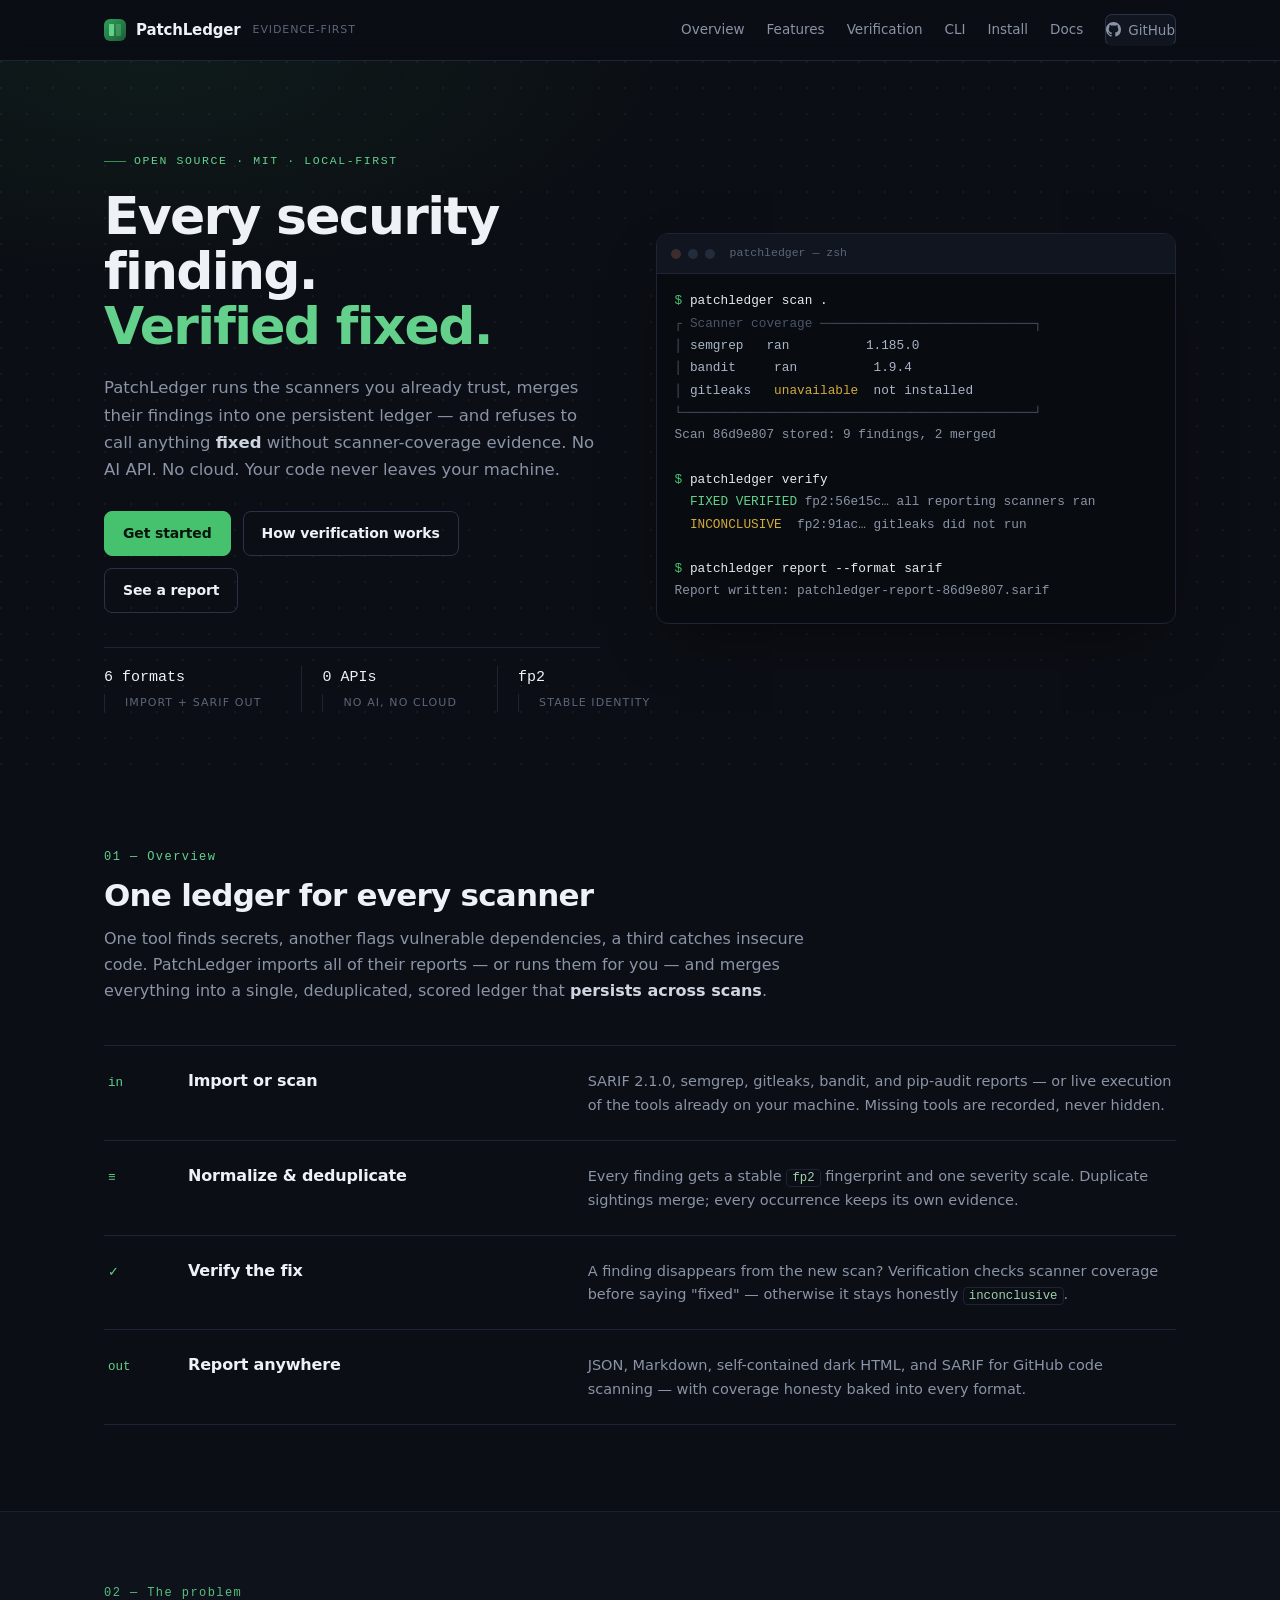
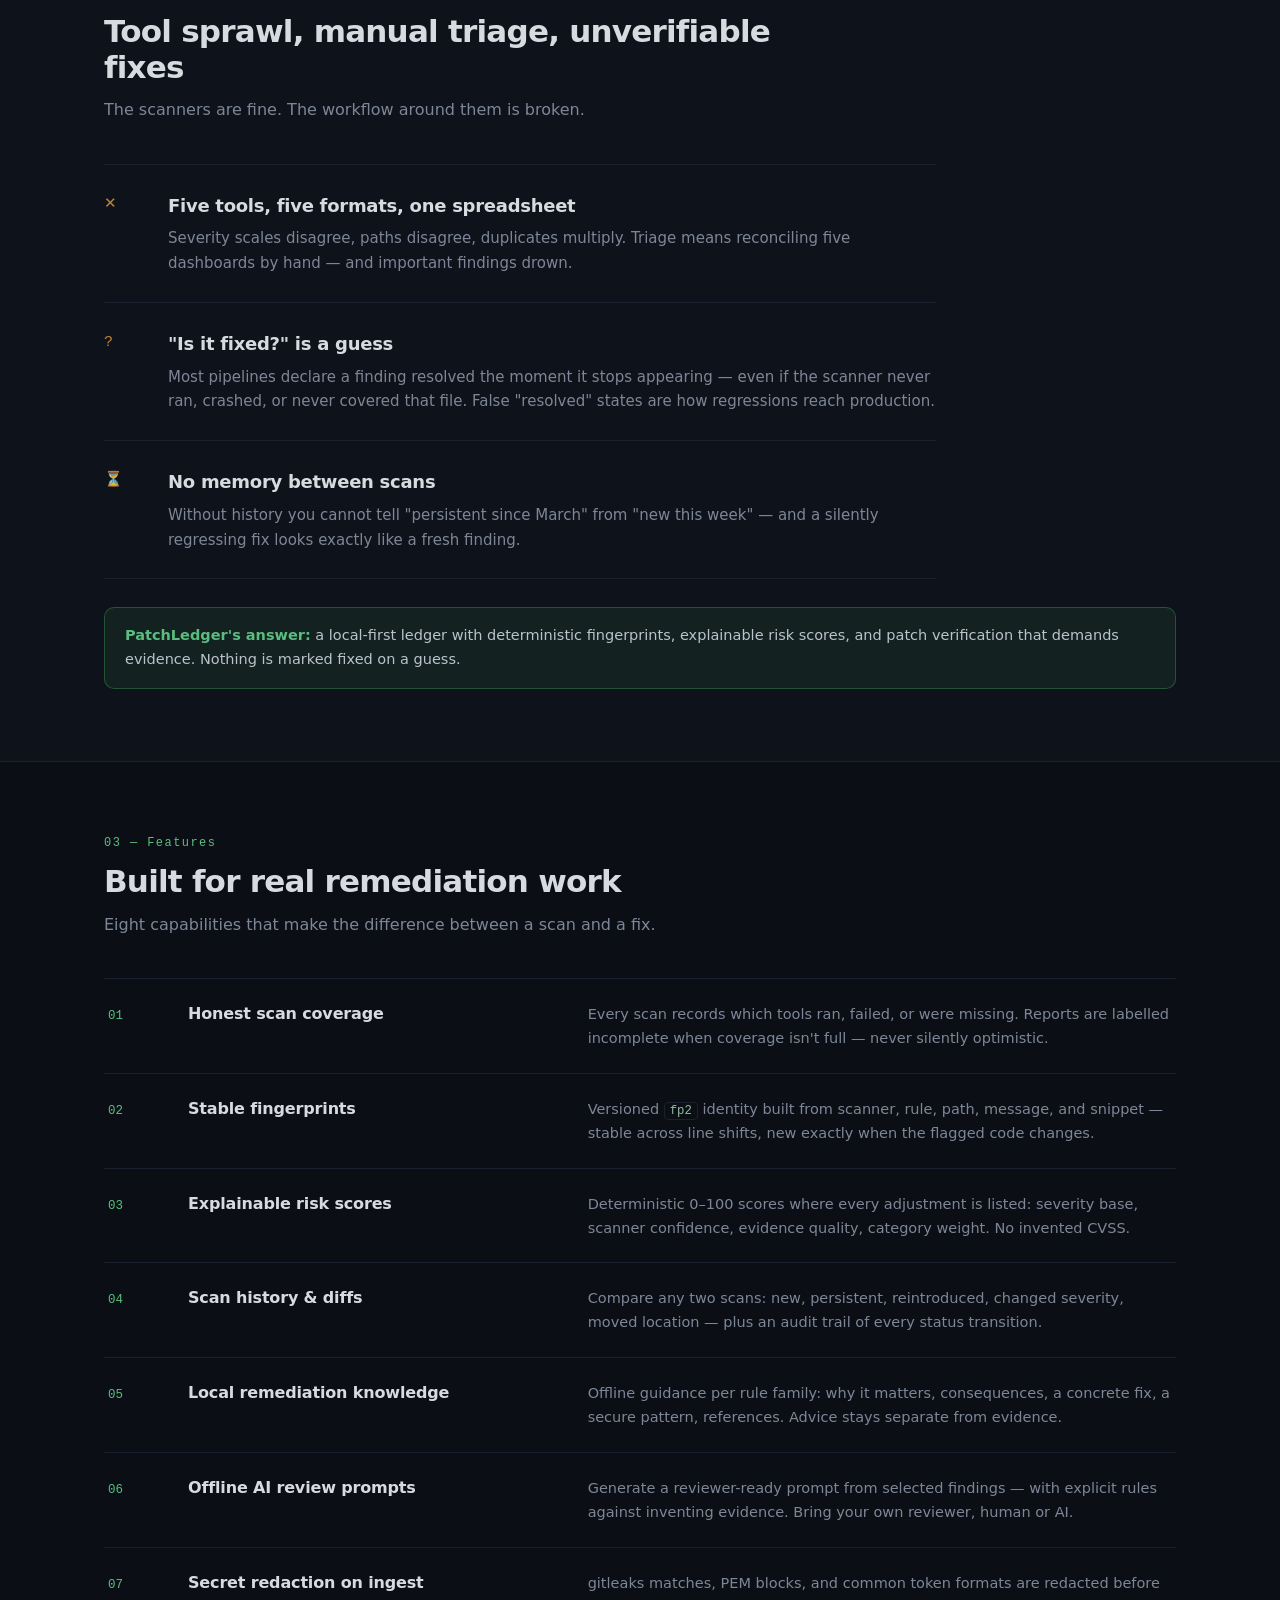
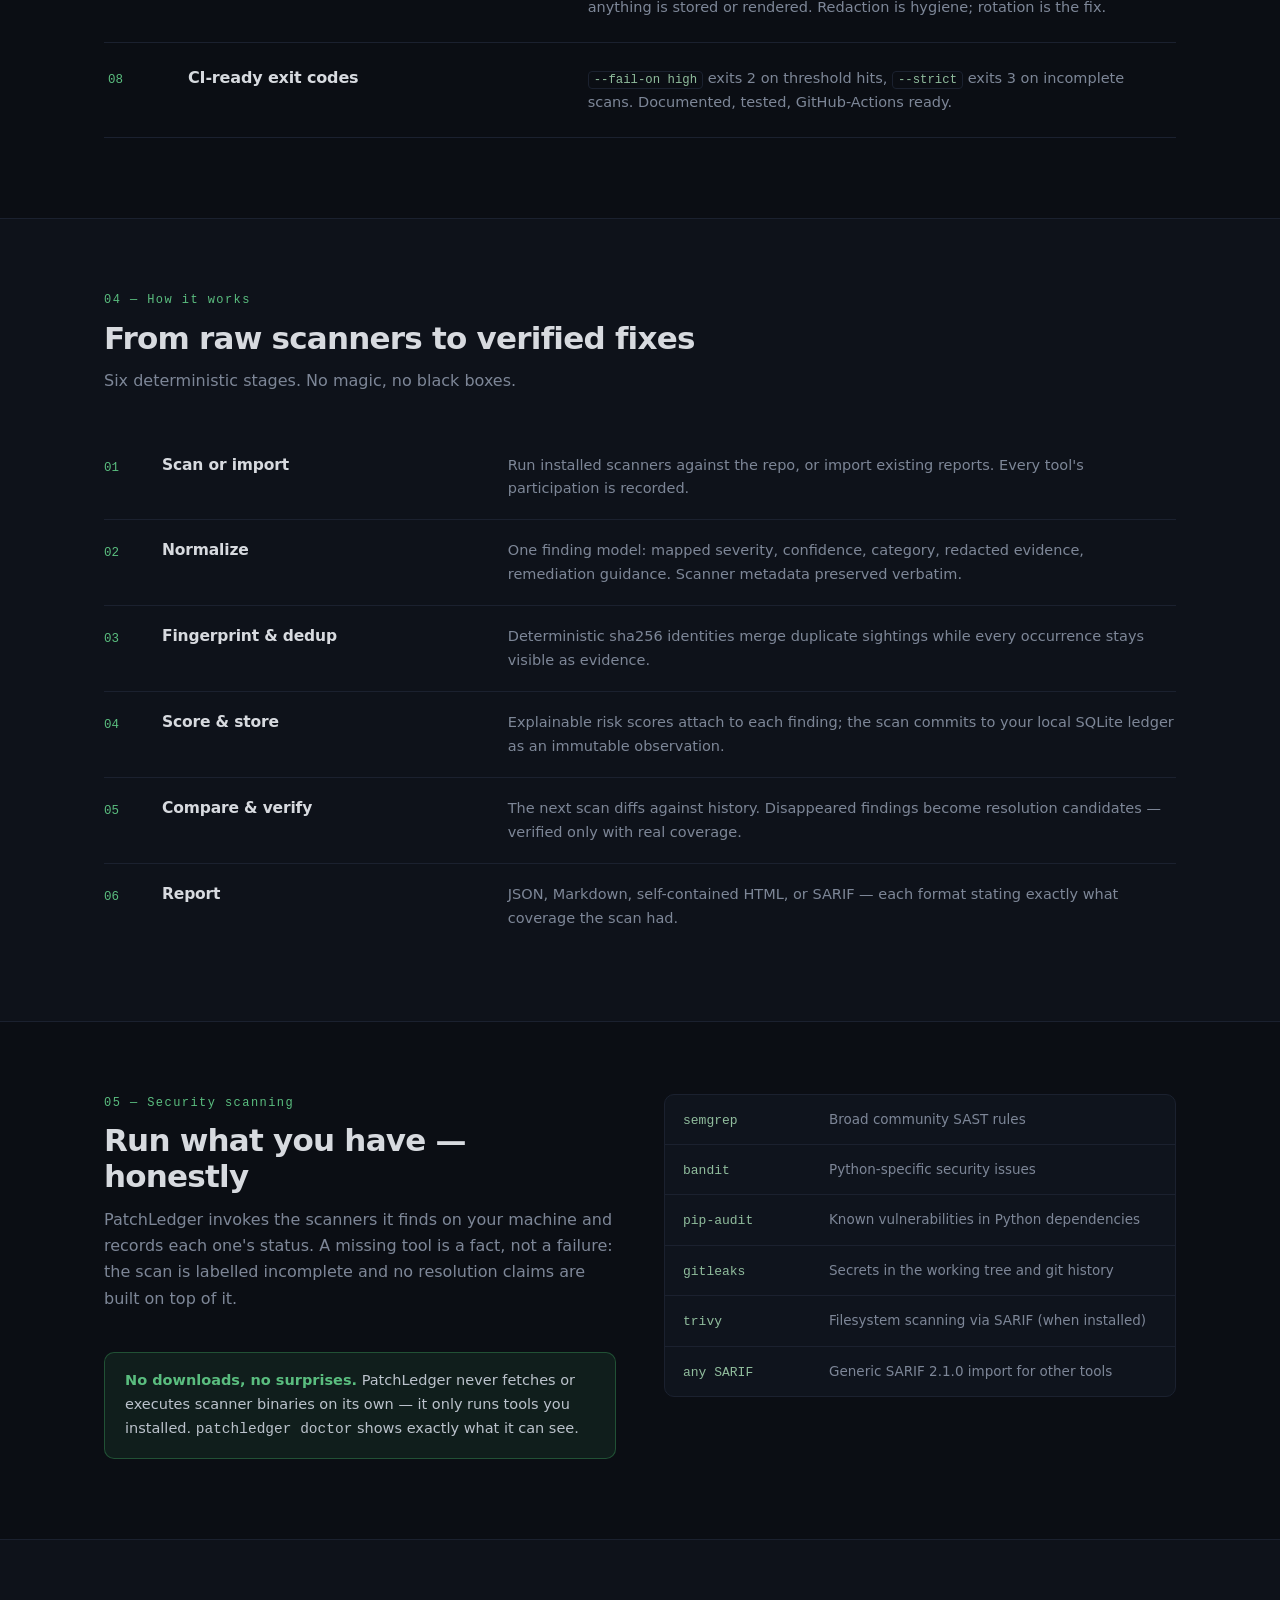
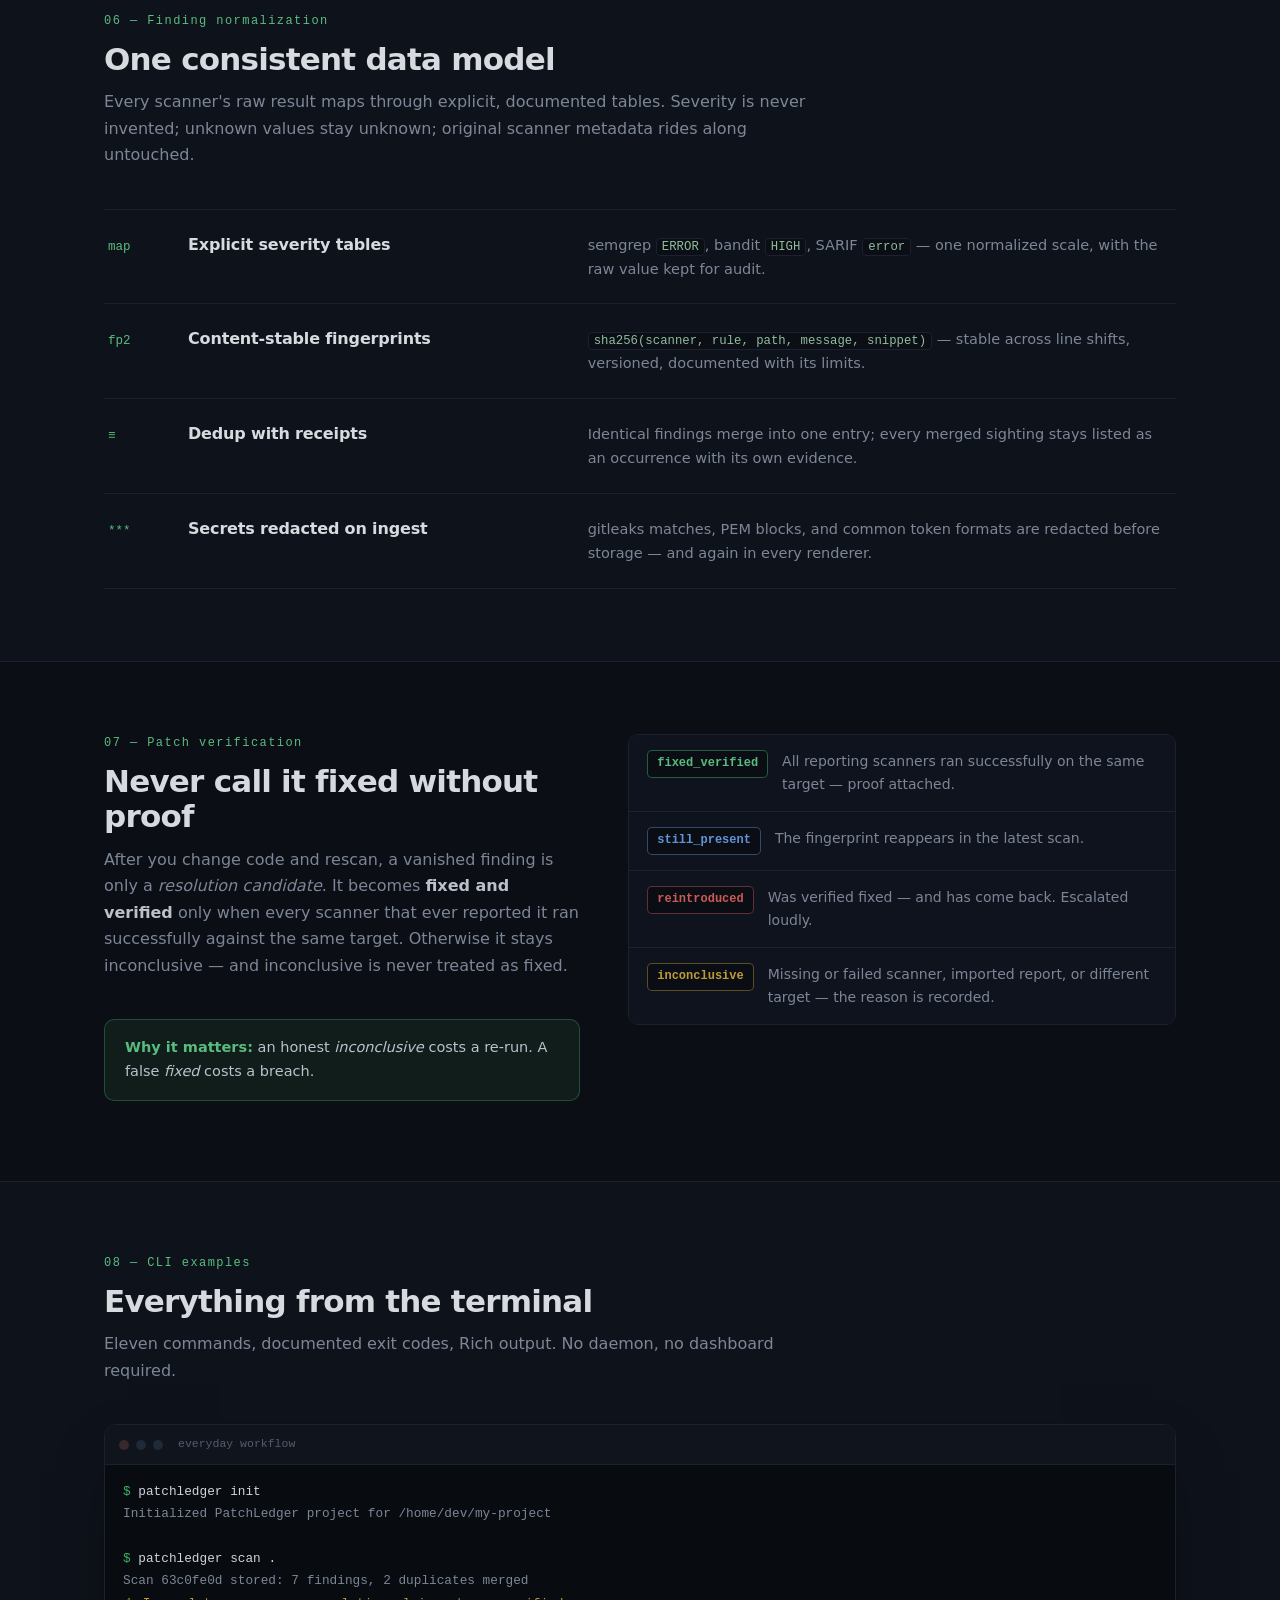
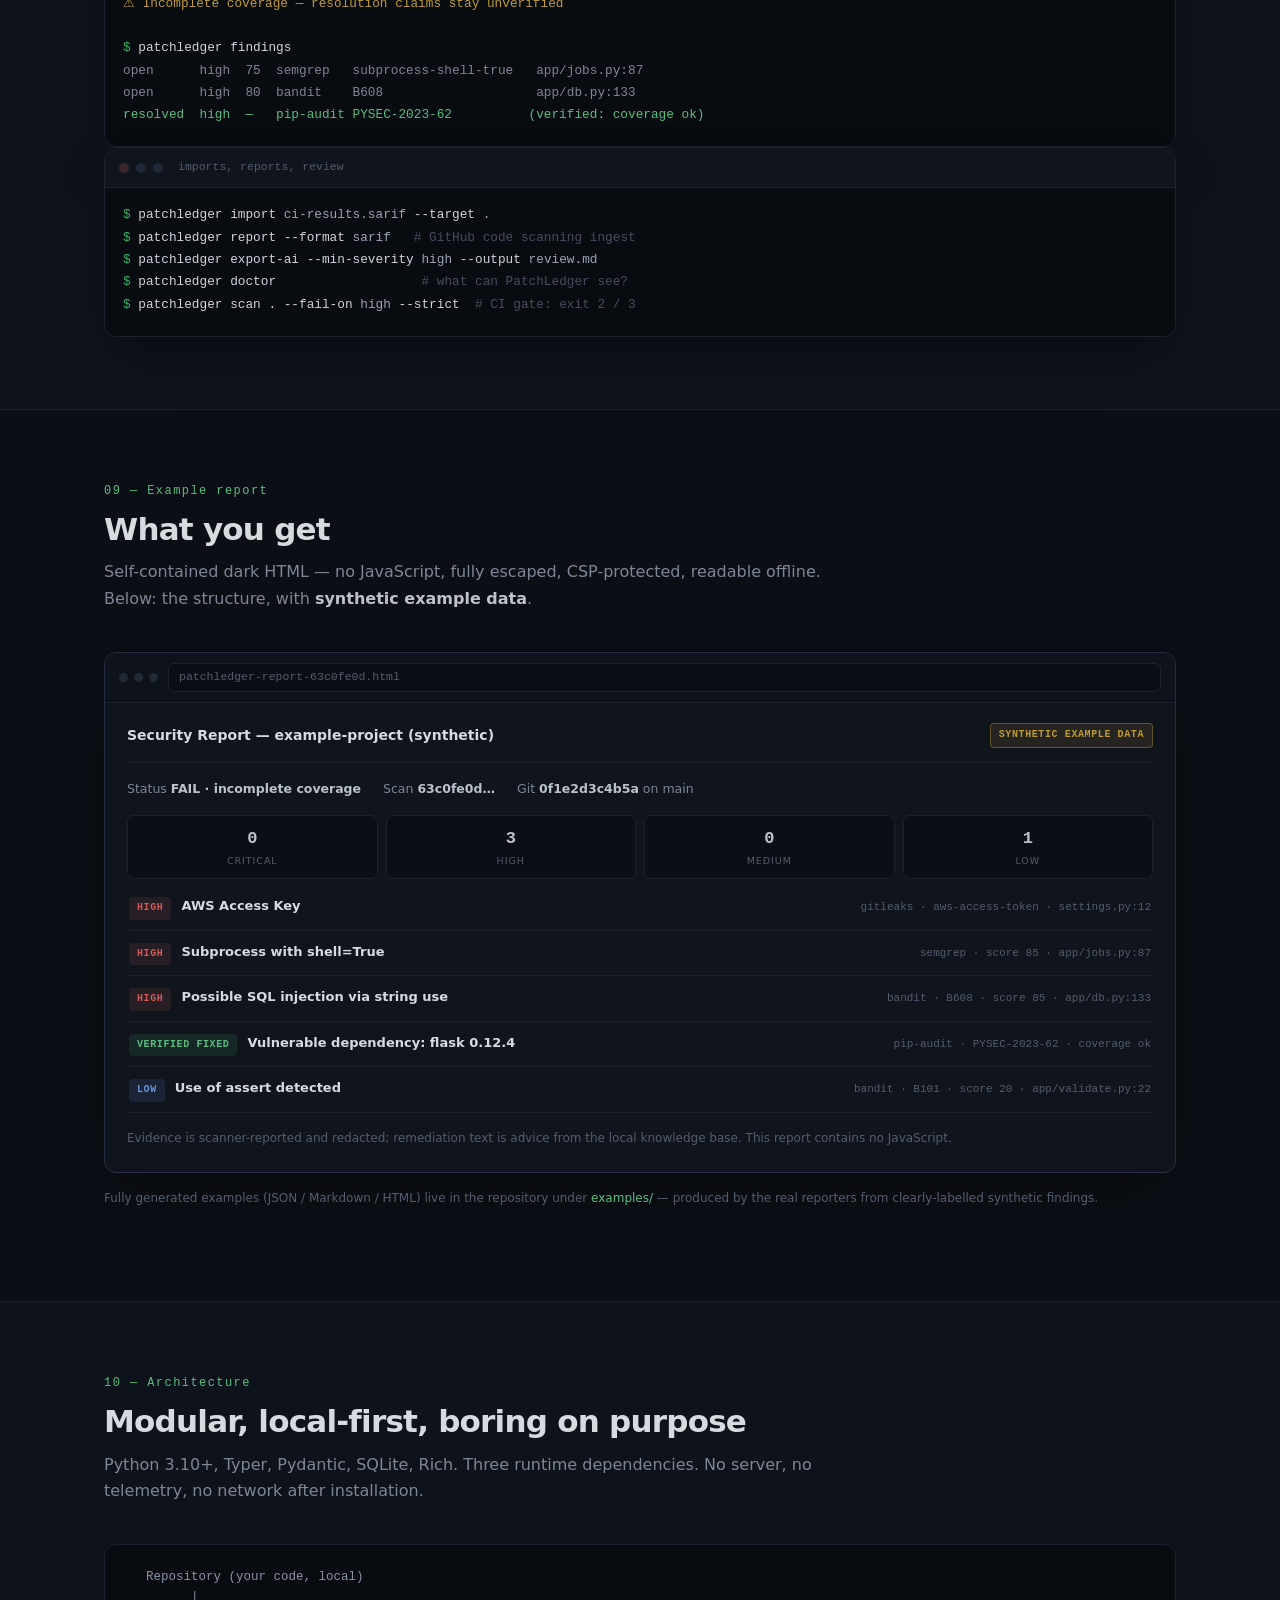
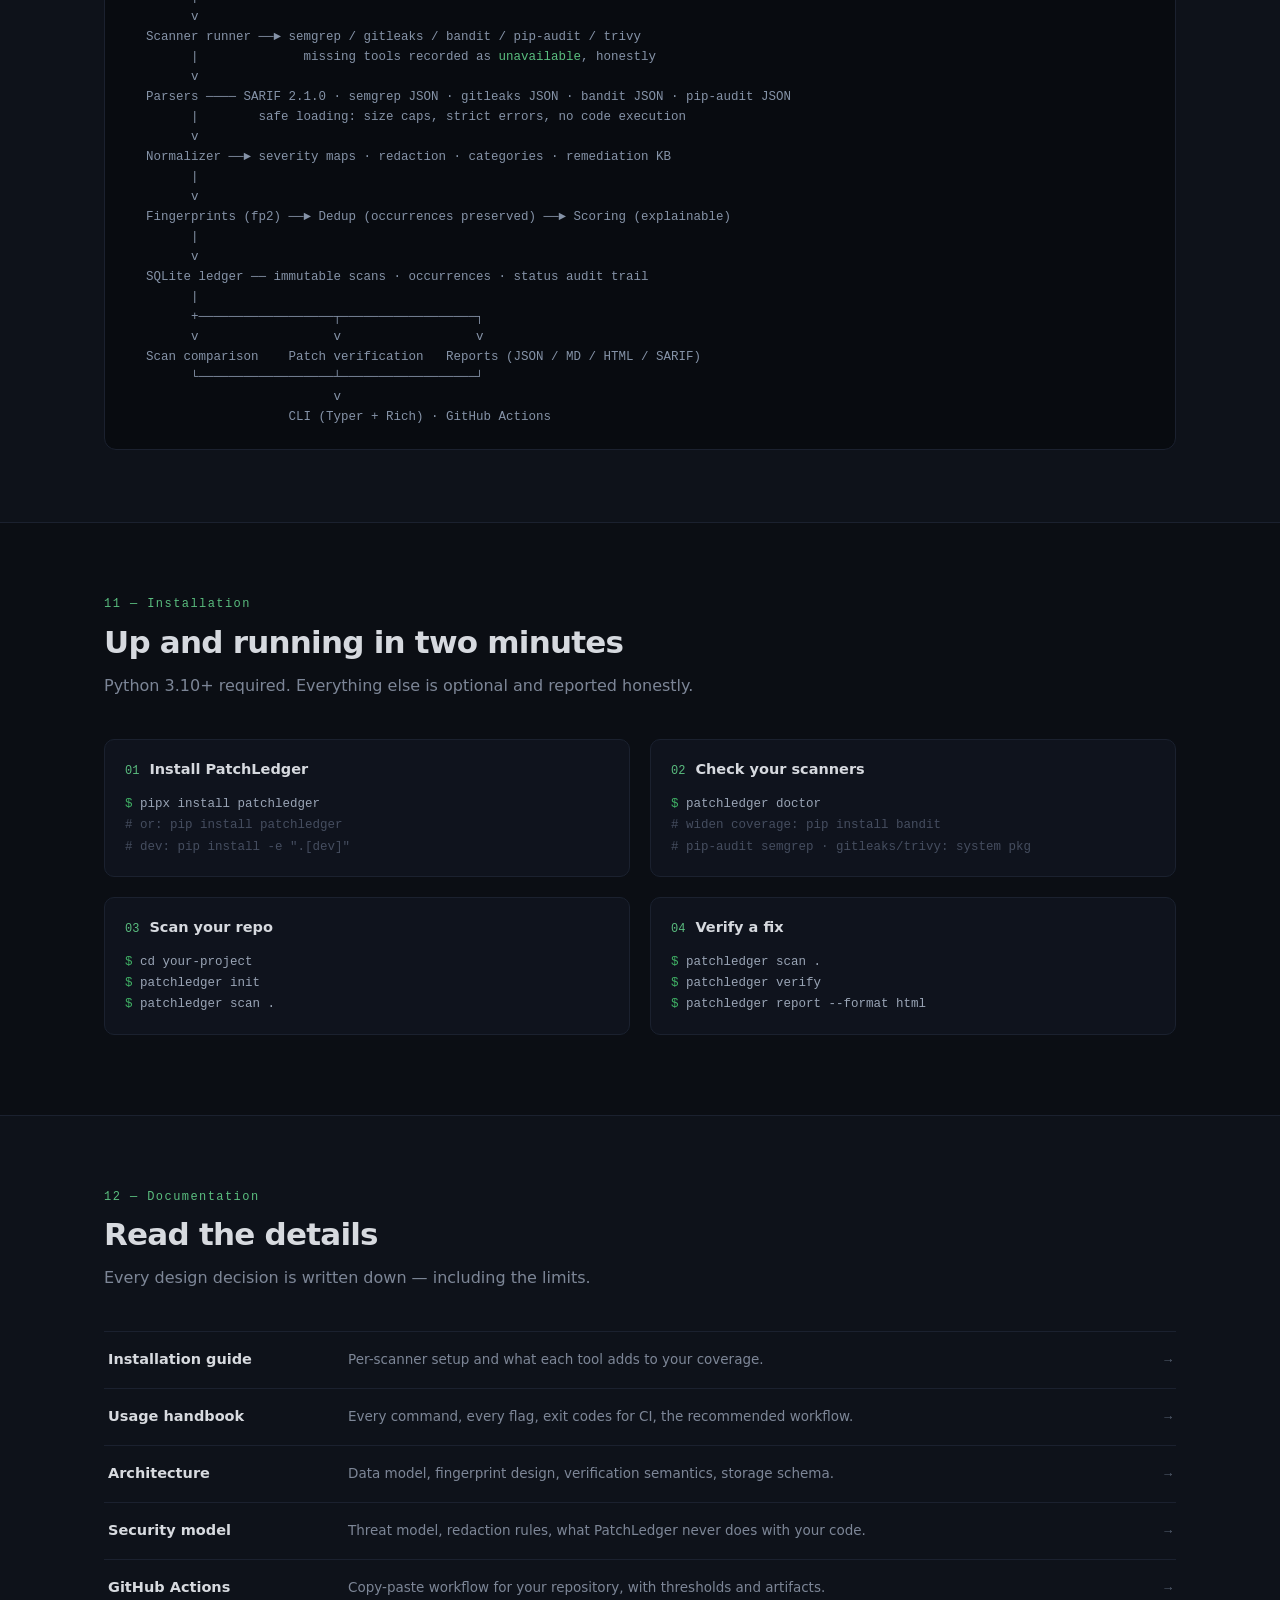
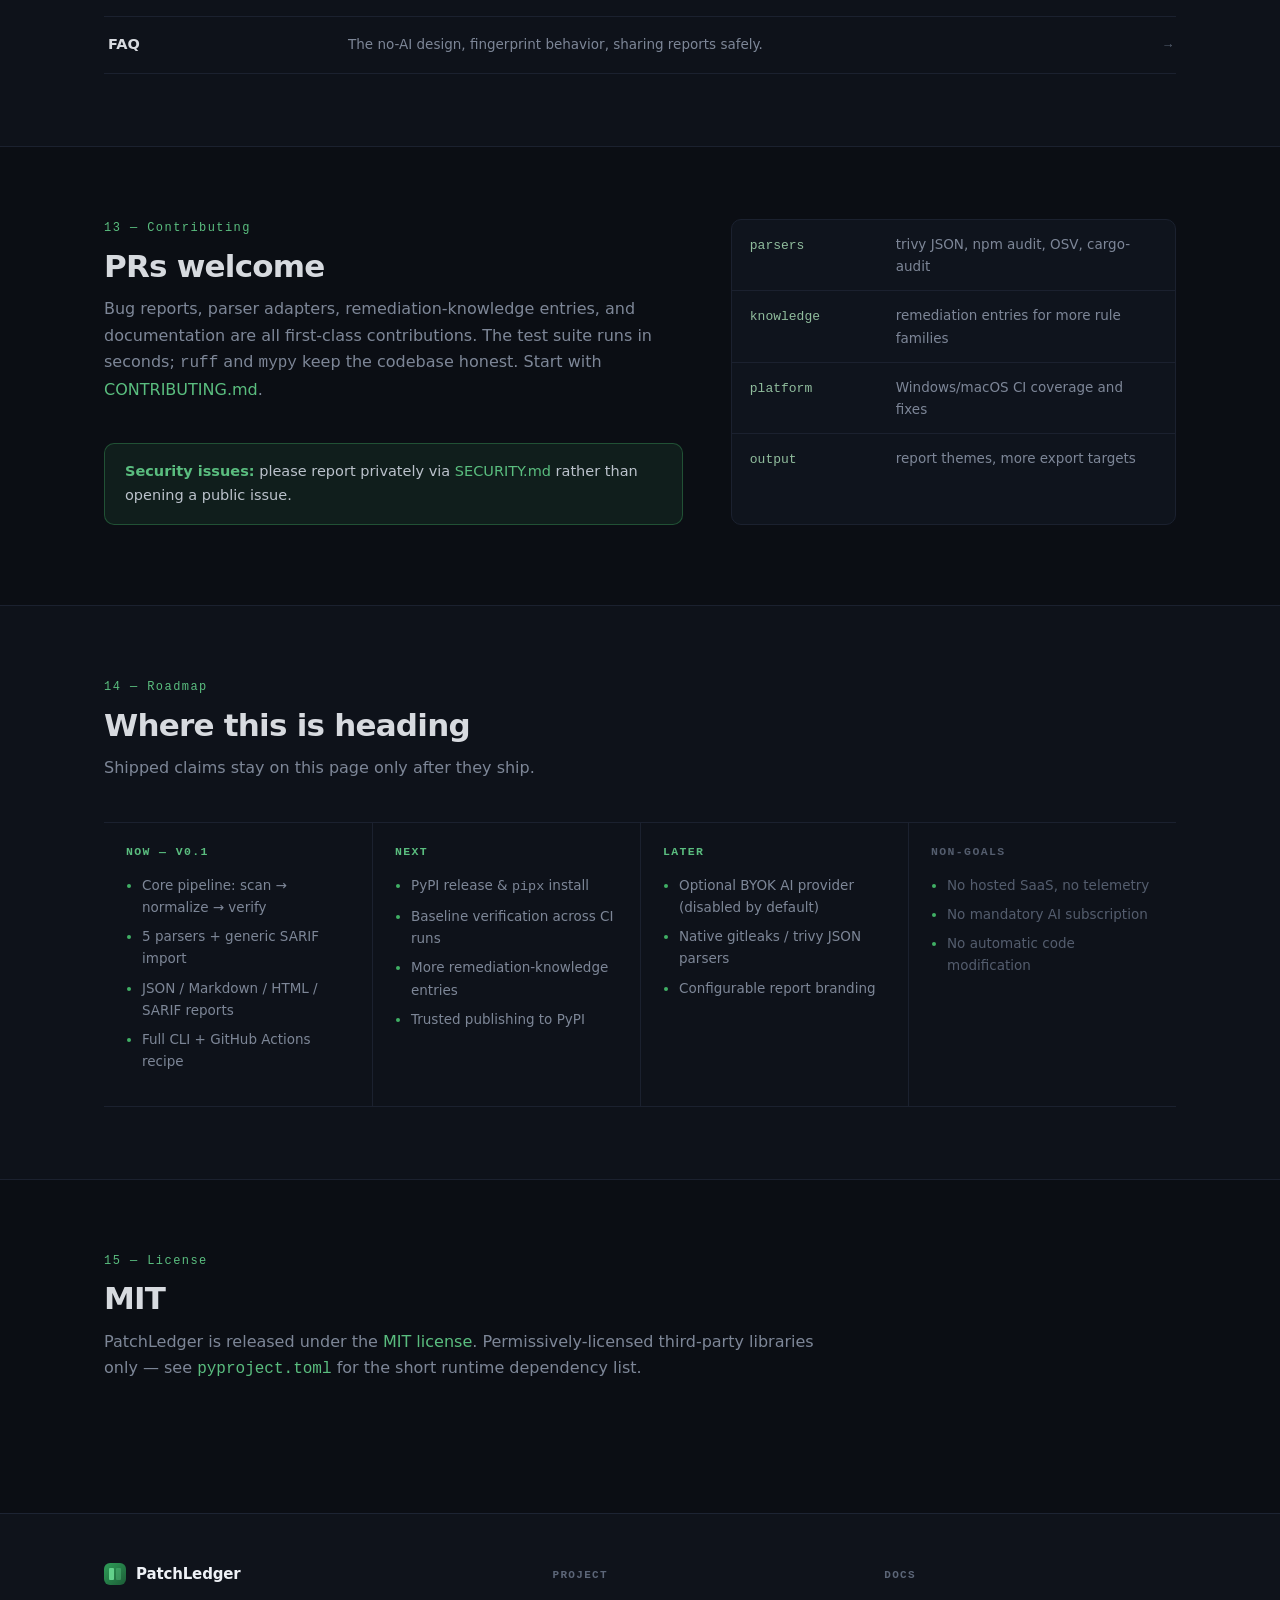
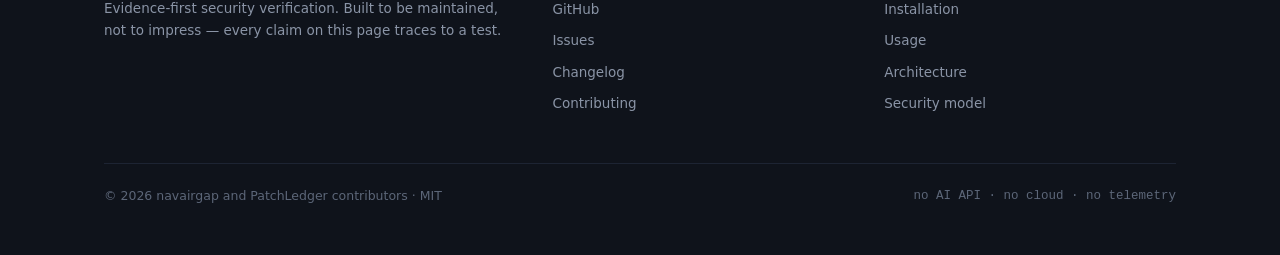
==== commit ac2e3890: "polish(website): anchor scroll offset under sticky header; single-line hero facts" ====
--- a/website/index.html
+++ b/website/index.html
@@ -53,7 +53,7 @@
           <div class="hero-facts">
             <div><div class="v">6 formats</div><div class="k">import + SARIF out</div></div>
             <div><div class="v">0 APIs</div><div class="k">no AI, no cloud</div></div>
-            <div><div class="v">fp2</div><div class="k">stable fingerprints</div></div>
+            <div><div class="v">fp2</div><div class="k">stable identity</div></div>
           </div>
         </div>
         <div class="terminal" role="img" aria-label="Terminal showing a PatchLedger verify session">
--- a/website/styles.css
+++ b/website/styles.css
@@ -1,447 +1,480 @@
-/* PatchLedger website — dark theme, green accents, no frameworks. */
+/* PatchLedger — design system v2
+   Editorial, local-first aesthetic: one accent, hairlines, mono details,
+   asymmetric layouts instead of card grids. No frameworks, no build step. */
 
 :root {
-  --bg: #0d1117;
-  --bg-alt: #10161f;
-  --panel: #141b26;
-  --line: #232b3b;
-  --text: #d7dee9;
-  --muted: #8b96a8;
-  --green: #3fb968;
-  --green-soft: #58c98a;
-  --green-dim: rgba(63, 185, 104, 0.12);
-  --red: #e5534b;
-  --orange: #d18616;
-  --yellow: #d4a72c;
-  --blue: #539bf5;
-  --mono: ui-monospace, "SF Mono", "Cascadia Mono", Menlo, Consolas, monospace;
-  --sans: system-ui, -apple-system, "Segoe UI", Roboto, "Helvetica Neue", sans-serif;
+  --bg: #0b0e14;
+  --bg-raise: #0f131b;
+  --panel: #10151f;
+  --line: #1d2433;
+  --line-strong: #2a3346;
+  --text: #cfd6e0;
+  --text-strong: #eef1f6;
+  --muted: #8a94a6;
+  --faint: #5c6678;
+  --green: #46c26e;
+  --green-soft: #63d18b;
+  --green-ink: #07130b;
+  --green-dim: rgba(70, 194, 110, 0.1);
+  --red: #e0655e;
+  --orange: #d4913c;
+  --yellow: #d3ab3c;
+  --blue: #6ba4ec;
+  --sans: "Inter", system-ui, -apple-system, "Segoe UI", Roboto, sans-serif;
+  --mono: ui-monospace, "SF Mono", "Cascadia Code", Menlo, Consolas, monospace;
 }
 
 * { box-sizing: border-box; }
-
+section[id], main[id] { scroll-margin-top: 76px; }
 html { scroll-behavior: smooth; }
-
 body {
   margin: 0;
   background: var(--bg);
   color: var(--text);
   font-family: var(--sans);
-  font-size: 16px;
+  font-size: 15.5px;
   line-height: 1.65;
   -webkit-font-smoothing: antialiased;
-}
-
-.container { max-width: 1060px; margin: 0 auto; padding: 0 1.25rem; }
+  text-rendering: optimizeLegibility;
+}
+
+::selection { background: rgba(70, 194, 110, 0.25); }
 
 a { color: var(--green-soft); text-decoration: none; }
-a:hover { text-decoration: underline; }
-
-h1, h2, h3, h4 { line-height: 1.25; color: #e8edf4; }
-
-h2 {
-  font-size: 1.6rem;
-  margin: 0 0 1rem;
-  padding-top: 4.5rem;
-}
-h2 .section-kicker {
-  display: block;
-  font-size: 0.78rem;
-  font-weight: 700;
-  letter-spacing: 0.14em;
-  text-transform: uppercase;
-  color: var(--green);
-  margin-bottom: 0.4rem;
-}
-
-p.lead { font-size: 1.1rem; color: var(--muted); max-width: 46rem; }
-
-code {
-  font-family: var(--mono);
-  font-size: 0.86em;
-  background: var(--bg-alt);
-  border: 1px solid var(--line);
-  border-radius: 5px;
-  padding: 0.08em 0.35em;
-  color: #a8d0b0;
-  word-break: break-word;
-}
-
-/* ---------------------------------------------------------------- header */
+a:hover { color: #86e0a8; }
+
+h1, h2, h3 { color: var(--text-strong); }
+
+.container { max-width: 1120px; margin: 0 auto; padding: 0 24px; }
+
+/* ------------------------------------------------------------ header */
 .site-header {
-  position: sticky;
-  top: 0;
-  z-index: 50;
-  background: rgba(13, 17, 23, 0.92);
-  backdrop-filter: blur(8px);
+  position: sticky; top: 0; z-index: 60;
+  background: rgba(11, 14, 20, 0.85);
+  backdrop-filter: blur(10px);
   border-bottom: 1px solid var(--line);
 }
 .site-header .container {
-  display: flex;
-  align-items: center;
-  justify-content: space-between;
-  height: 58px;
+  display: flex; align-items: center; justify-content: space-between;
+  height: 60px; gap: 16px;
 }
 .brand {
-  font-weight: 800;
-  letter-spacing: 0.02em;
-  color: #e8edf4;
-  display: flex;
-  align-items: center;
-  gap: 0.5rem;
-}
-.brand .logo-dot {
-  width: 10px; height: 10px; border-radius: 3px;
-  background: var(--green);
-  box-shadow: 0 0 8px rgba(63, 185, 104, 0.55);
-}
-.brand:hover { text-decoration: none; }
-.site-nav { display: flex; gap: 1.15rem; align-items: center; }
-.site-nav a {
-  color: var(--muted);
-  font-size: 0.92rem;
-  font-weight: 500;
-}
-.site-nav a:hover { color: var(--text); text-decoration: none; }
-.nav-cta {
-  border: 1px solid var(--line);
+  display: flex; align-items: center; gap: 10px;
+  font-weight: 700; font-size: 15px; letter-spacing: -0.01em;
+  color: var(--text-strong);
+}
+.brand:hover { color: var(--text-strong); }
+.brand-mark {
+  width: 22px; height: 22px; border-radius: 6px; flex: none;
+  background: linear-gradient(135deg, #2f9e58, #1c5c37);
+  display: grid; grid-template-columns: 1fr 1fr; gap: 2px; padding: 5px;
+}
+.brand-mark i { background: var(--green-soft); border-radius: 1px; }
+.brand-mark i:last-child { background: rgba(99, 209, 139, 0.35); }
+.brand small {
+  font-weight: 500; color: var(--faint); font-size: 11px;
+  letter-spacing: 0.08em; text-transform: uppercase; margin-left: 2px;
+}
+.site-nav { display: flex; align-items: center; gap: 22px; }
+.site-nav > a {
+  color: var(--muted); font-size: 13.5px; font-weight: 500;
+  padding: 4px 0; border-bottom: 1px solid transparent;
+}
+.site-nav > a:hover { color: var(--text-strong); text-decoration: none; }
+.nav-gh {
+  display: inline-flex; align-items: center; gap: 7px;
+  border: 1px solid var(--line-strong); border-radius: 7px;
+  padding: 6px 12px; font-size: 13px; font-weight: 600; color: var(--text-strong);
   background: var(--panel);
-  color: var(--text) !important;
-  padding: 0.35rem 0.8rem;
-  border-radius: 8px;
-}
-.nav-toggle { display: none; background: none; border: 1px solid var(--line);
-  color: var(--text); border-radius: 8px; padding: 0.3rem 0.6rem; font-size: 1rem; }
-
-/* ------------------------------------------------------------------ hero */
-.hero { padding: 5.5rem 0 4rem; position: relative; overflow: hidden; }
-.hero::before {
-  content: "";
-  position: absolute;
-  inset: -40% 55% 30% -25%;
-  background: radial-gradient(closest-side, var(--green-dim), transparent);
-  pointer-events: none;
-}
-.hero .container { position: relative; }
-.hero-badge {
-  display: inline-flex;
-  align-items: center;
-  gap: 0.45rem;
-  font-size: 0.8rem;
-  color: var(--green-soft);
-  border: 1px solid rgba(63, 185, 104, 0.35);
+}
+.nav-gh:hover { border-color: var(--green); color: var(--text-strong); }
+.nav-gh svg { width: 15px; height: 15px; fill: currentColor; }
+.nav-toggle {
+  display: none; background: none; border: 1px solid var(--line-strong);
+  color: var(--text); border-radius: 7px; padding: 5px 10px; font-size: 15px;
+  line-height: 1; cursor: pointer;
+}
+
+/* ------------------------------------------------------------ hero */
+.hero {
+  padding: 84px 0 64px;
+  background:
+    radial-gradient(ellipse 60% 45% at 12% 0%, rgba(70, 194, 110, 0.07), transparent 70%),
+    radial-gradient(circle at 1px 1px, rgba(138, 148, 166, 0.09) 1px, transparent 0) 0 0/26px 26px;
+}
+.hero-grid {
+  display: grid; grid-template-columns: minmax(0, 1fr) minmax(0, 1.05fr);
+  gap: 56px; align-items: center;
+}
+.kicker {
+  display: inline-flex; align-items: center; gap: 8px;
+  font-family: var(--mono); font-size: 11.5px; font-weight: 500;
+  letter-spacing: 0.14em; text-transform: uppercase; color: var(--green-soft);
+}
+.kicker::before {
+  content: ""; width: 22px; height: 1px; background: var(--green); opacity: 0.7;
+}
+.hero h1 {
+  margin: 18px 0 20px;
+  font-size: clamp(34px, 4.6vw, 52px);
+  line-height: 1.06; letter-spacing: -0.033em; font-weight: 800;
+}
+.hero h1 em {
+  font-style: normal; color: var(--green-soft);
+}
+.hero .sub {
+  color: var(--muted); font-size: 16.5px; max-width: 33rem; margin: 0 0 28px;
+}
+.hero .sub strong { color: var(--text); font-weight: 600; }
+.hero-ctas { display: flex; gap: 12px; flex-wrap: wrap; margin-bottom: 34px; }
+.btn {
+  display: inline-flex; align-items: center; gap: 8px;
+  padding: 10px 18px; border-radius: 8px;
+  font-size: 14px; font-weight: 600; letter-spacing: -0.01em;
+  border: 1px solid var(--line-strong);
+  transition: border-color 120ms ease, background 120ms ease, transform 120ms ease;
+}
+.btn:hover { text-decoration: none; transform: translateY(-1px); }
+.btn-primary { background: var(--green); border-color: var(--green); color: var(--green-ink); }
+.btn-primary:hover { background: var(--green-soft); border-color: var(--green-soft); }
+.btn-ghost { color: var(--text-strong); background: transparent; }
+.btn-ghost:hover { border-color: var(--green); }
+.hero-facts {
+  display: flex; gap: 0; border-top: 1px solid var(--line);
+  padding-top: 18px; max-width: 33rem;
+}
+.hero-facts div {
+  flex: 1; padding-right: 20px;
+}
+.hero-facts div + div {
+  border-left: 1px solid var(--line); padding-left: 20px;
+}
+.hero-facts .v { font-family: var(--mono); font-size: 15px; color: var(--text-strong); }
+.hero-facts .k {
+  font-size: 11px; color: var(--faint); letter-spacing: 0.1em;
+  text-transform: uppercase; margin-top: 3px; white-space: nowrap;
+}
+
+/* ------------------------------------------------------------ sections */
+.section { padding: 72px 0 8px; }
+.section-alt { background: var(--bg-raise); border-block: 1px solid var(--line); margin-top: 72px; padding-bottom: 72px; }
+.sec-head { margin-bottom: 40px; max-width: 46rem; }
+.sec-num {
+  font-family: var(--mono); font-size: 12px; color: var(--green-soft);
+  letter-spacing: 0.12em; display: block; margin-bottom: 10px;
+}
+.sec-head h2 {
+  font-size: clamp(24px, 3vw, 31px); letter-spacing: -0.025em;
+  font-weight: 750; margin: 0 0 12px; line-height: 1.15;
+}
+.sec-head .lede { color: var(--muted); font-size: 16px; margin: 0; }
+.sec-head .lede strong { color: var(--text); font-weight: 600; }
+
+/* --------------------------------------------------- feature ledger rows */
+.ledger-list { border-top: 1px solid var(--line); }
+.ledger-row {
+  display: grid; grid-template-columns: 56px minmax(0, 0.9fr) minmax(0, 1.4fr);
+  gap: 24px; padding: 22px 4px; border-bottom: 1px solid var(--line);
+  align-items: baseline;
+}
+.ledger-row:hover { background: rgba(70, 194, 110, 0.025); }
+.ledger-row .no {
+  font-family: var(--mono); font-size: 12.5px; color: var(--green-soft);
+}
+.ledger-row h3 {
+  margin: 0; font-size: 16px; font-weight: 650; letter-spacing: -0.01em;
+}
+.ledger-row p { margin: 0; color: var(--muted); font-size: 14.5px; }
+.ledger-row code {
+  font-family: var(--mono); font-size: 0.85em; color: #9fd0ac;
+  background: var(--bg); border: 1px solid var(--line); border-radius: 4px;
+  padding: 1px 5px; word-break: break-word;
+}
+
+/* ------------------------------------------------------------ problem */
+.problem-stack { max-width: 52rem; }
+.problem-item {
+  display: grid; grid-template-columns: 44px minmax(0, 1fr); gap: 20px;
+  padding: 26px 0; border-bottom: 1px solid var(--line);
+}
+.problem-item:first-child { border-top: 1px solid var(--line); }
+.problem-item .mark {
+  font-family: var(--mono); font-size: 15px; color: var(--orange);
+  padding-top: 2px;
+}
+.problem-item h3 { margin: 0 0 6px; font-size: 18px; letter-spacing: -0.015em; }
+.problem-item p { margin: 0; color: var(--muted); font-size: 15px; }
+.callout {
+  border: 1px solid rgba(70, 194, 110, 0.35);
   background: var(--green-dim);
-  padding: 0.25rem 0.75rem;
-  border-radius: 999px;
-  margin-bottom: 1.2rem;
-}
-.hero h1 {
-  font-size: clamp(2.1rem, 5.5vw, 3.2rem);
-  margin: 0 0 1rem;
-  letter-spacing: -0.02em;
-}
-.hero h1 .accent { color: var(--green); }
-.hero p.sub {
-  color: var(--muted);
-  font-size: 1.15rem;
-  max-width: 44rem;
-  margin: 0 0 1.8rem;
-}
-.hero-ctas { display: flex; gap: 0.9rem; flex-wrap: wrap; }
-.btn {
-  display: inline-flex;
-  align-items: center;
-  gap: 0.5rem;
-  padding: 0.6rem 1.15rem;
-  border-radius: 9px;
-  font-weight: 600;
-  font-size: 0.95rem;
-  border: 1px solid var(--line);
-  transition: transform 120ms ease, border-color 120ms ease, background 120ms ease;
-}
-.btn:hover { text-decoration: none; transform: translateY(-1px); }
-.btn-primary { background: var(--green); border-color: var(--green); color: #06130a; }
-.btn-primary:hover { background: var(--green-soft); border-color: var(--green-soft); }
-.btn-ghost { color: var(--text); background: var(--panel); }
-.btn-ghost:hover { border-color: var(--green); }
-
-.hero-motto {
-  margin-top: 2.2rem;
-  color: var(--muted);
-  font-size: 0.85rem;
-  letter-spacing: 0.22em;
-  text-transform: uppercase;
-}
-.hero-motto strong { color: var(--green-soft); }
-
-/* ------------------------------------------------------------- sections */
-.section { padding-bottom: 2.5rem; }
-.section-alt { background: var(--bg-alt); border-block: 1px solid var(--line); }
-
-.cards {
-  display: grid;
-  grid-template-columns: repeat(auto-fit, minmax(250px, 1fr));
-  gap: 1rem;
-  margin-top: 1.5rem;
-}
-.card {
-  background: var(--panel);
-  border: 1px solid var(--line);
-  border-radius: 12px;
-  padding: 1.15rem 1.25rem;
-  transition: border-color 140ms ease, transform 140ms ease;
-}
-.card:hover { border-color: rgba(63, 185, 104, 0.45); transform: translateY(-2px); }
-.card h3 { font-size: 1.02rem; margin: 0.45rem 0 0.4rem; }
-.card p { margin: 0; color: var(--muted); font-size: 0.92rem; }
-.card .icon { font-size: 1.2rem; color: var(--green); }
-
-.steps { counter-reset: step; margin: 1.5rem 0 0; padding: 0; list-style: none; }
+  border-radius: 10px; padding: 16px 20px; margin-top: 28px;
+  font-size: 14.5px; color: var(--text);
+}
+.callout strong { color: var(--green-soft); font-weight: 650; }
+
+/* ------------------------------------------------------------ steps */
+.steps { list-style: none; counter-reset: step; margin: 8px 0 0; padding: 0; }
 .steps li {
-  counter-increment: step;
-  position: relative;
-  padding: 0.9rem 0 0.9rem 3.2rem;
-  border-left: 2px solid var(--line);
-  margin-left: 1.1rem;
-}
+  counter-increment: step; position: relative;
+  display: grid; grid-template-columns: 34px minmax(0, 0.65fr) minmax(0, 1.35fr);
+  gap: 24px; padding: 18px 0; align-items: baseline;
+}
+.steps li + li { border-top: 1px solid var(--line); }
 .steps li::before {
-  content: counter(step);
-  position: absolute;
-  left: -1.05rem;
-  top: 0.75rem;
-  width: 2rem;
-  height: 2rem;
-  border-radius: 50%;
-  background: var(--green-dim);
-  border: 1px solid rgba(63, 185, 104, 0.5);
-  color: var(--green-soft);
-  font-weight: 700;
-  display: flex;
-  align-items: center;
-  justify-content: center;
-  font-size: 0.85rem;
-}
-.steps li strong { color: #e8edf4; }
-.steps li span { color: var(--muted); display: block; font-size: 0.94rem; }
-
-.scanner-grid {
-  display: grid;
-  grid-template-columns: repeat(auto-fit, minmax(180px, 1fr));
-  gap: 1rem;
-  margin-top: 1.5rem;
-}
-.scanner-item {
-  background: var(--panel);
-  border: 1px solid var(--line);
-  border-radius: 10px;
-  padding: 0.9rem 1rem;
-}
-.scanner-item .name { font-family: var(--mono); color: #a8d0b0; font-size: 0.95rem; }
-.scanner-item .desc { color: var(--muted); font-size: 0.85rem; margin-top: 0.3rem; }
-
-.callout {
-  border: 1px solid rgba(63, 185, 104, 0.4);
-  background: var(--green-dim);
-  border-radius: 10px;
-  padding: 0.9rem 1.1rem;
-  margin-top: 1.4rem;
-  font-size: 0.95rem;
-}
-.callout strong { color: var(--green-soft); }
-
-.state-badges { display: flex; flex-wrap: wrap; gap: 0.6rem; margin: 1.2rem 0 0.6rem; }
+  content: counter(step, decimal-leading-zero);
+  font-family: var(--mono); font-size: 12.5px; color: var(--green-soft);
+  position: relative; top: 1px;
+}
+.steps li strong {
+  color: var(--text-strong); font-size: 15.5px; font-weight: 650;
+  letter-spacing: -0.01em;
+}
+.steps li span { color: var(--muted); font-size: 14.5px; }
+
+/* ------------------------------------------------------- scanner table */
+.scan-split { display: grid; grid-template-columns: minmax(0, 1fr) minmax(0, 1fr); gap: 48px; align-items: start; }
+.tool-list { border: 1px solid var(--line); border-radius: 10px; overflow: hidden; background: var(--panel); }
+.tool-row {
+  display: grid; grid-template-columns: 130px 1fr; gap: 16px;
+  padding: 13px 18px; border-bottom: 1px solid var(--line);
+  align-items: baseline;
+}
+.tool-row:last-child { border-bottom: none; }
+.tool-row .name { font-family: var(--mono); font-size: 13px; color: #9fd0ac; }
+.tool-row .desc { color: var(--muted); font-size: 13.5px; }
+
+/* -------------------------------------------------------- verification */
+.verify-split { display: grid; grid-template-columns: minmax(0, 1fr) minmax(0, 1.15fr); gap: 48px; align-items: start; }
+.state-list { border: 1px solid var(--line); border-radius: 10px; overflow: hidden; }
+.state-row {
+  display: flex; gap: 14px; align-items: baseline;
+  padding: 15px 18px; border-bottom: 1px solid var(--line);
+  font-size: 14px; background: var(--panel);
+}
+.state-row:last-child { border-bottom: none; }
 .state-badge {
-  font-family: var(--mono);
-  font-size: 0.8rem;
-  padding: 0.25rem 0.7rem;
-  border-radius: 6px;
-  border: 1px solid var(--line);
-  background: var(--bg-alt);
-}
-.state-badge.ok { color: var(--green-soft); border-color: rgba(63, 185, 104, 0.5); }
-.state-badge.warn { color: var(--yellow); border-color: rgba(212, 167, 44, 0.4); }
-.state-badge.bad { color: var(--red); border-color: rgba(229, 83, 75, 0.4); }
-.state-badge.info { color: var(--blue); border-color: rgba(83, 155, 245, 0.4); }
+  font-family: var(--mono); font-size: 12px; font-weight: 600;
+  padding: 3px 9px; border-radius: 5px; flex: none;
+  background: var(--bg); border: 1px solid var(--line-strong);
+}
+.state-badge.ok { color: var(--green-soft); border-color: rgba(70, 194, 110, 0.5); }
+.state-badge.bad { color: var(--red); border-color: rgba(224, 101, 94, 0.45); }
+.state-badge.warn { color: var(--yellow); border-color: rgba(211, 171, 60, 0.45); }
+.state-badge.info { color: var(--blue); border-color: rgba(107, 164, 236, 0.45); }
+.state-row .why { color: var(--muted); }
 
 /* ------------------------------------------------------------- terminal */
 .terminal {
-  background: #0a0e14;
+  background: #080b10;
   border: 1px solid var(--line);
   border-radius: 12px;
   overflow: hidden;
-  margin: 1.5rem 0;
-  box-shadow: 0 8px 30px rgba(0, 0, 0, 0.35);
+  box-shadow: 0 24px 60px -24px rgba(0, 0, 0, 0.55);
 }
 .terminal-bar {
-  display: flex;
-  gap: 0.4rem;
-  padding: 0.6rem 0.9rem;
-  border-bottom: 1px solid var(--line);
+  display: flex; align-items: center; gap: 7px;
+  padding: 10px 14px; border-bottom: 1px solid var(--line);
   background: var(--panel);
 }
-.terminal-bar i {
-  width: 11px; height: 11px; border-radius: 50%;
-  background: var(--line); display: inline-block;
+.terminal-bar i { width: 10px; height: 10px; border-radius: 50%; background: #222c3d; }
+.terminal-bar i:first-child { background: #3d2b2e; }
+.terminal-bar span {
+  margin-left: 8px; font-family: var(--mono); font-size: 11.5px; color: var(--faint);
 }
 .terminal pre {
-  margin: 0;
-  padding: 1rem 1.1rem;
-  font-family: var(--mono);
-  font-size: 0.86rem;
-  line-height: 1.7;
-  overflow-x: auto;
-  color: #b8c4d4;
-}
-.terminal .c-prompt { color: var(--green); }
-.terminal .c-cmd { color: #e8edf4; }
-.terminal .c-flag { color: var(--blue); }
-.terminal .c-out { color: var(--muted); }
-.terminal .c-ok { color: var(--green-soft); }
-.terminal .c-warn { color: var(--yellow); }
+  margin: 0; padding: 16px 18px 20px;
+  font-family: var(--mono); font-size: 12.75px; line-height: 1.75;
+  overflow-x: auto; color: #aab6c8;
+}
+.c-prompt { color: var(--green); }
+.c-cmd { color: #e6ebf2; font-weight: 500; }
+.c-out { color: var(--muted); }
+.c-ok { color: var(--green-soft); }
+.c-warn { color: var(--yellow); }
+.c-dim { color: #4c5568; }
 
 /* ---------------------------------------------------------- report demo */
-.report-demo {
+.browser {
+  border: 1px solid var(--line-strong); border-radius: 12px; overflow: hidden;
   background: var(--panel);
-  border: 1px solid var(--line);
-  border-radius: 12px;
-  overflow: hidden;
-  margin-top: 1.5rem;
-}
-.report-demo-head {
-  display: flex;
-  justify-content: space-between;
-  align-items: center;
-  gap: 1rem;
-  padding: 0.75rem 1.1rem;
-  border-bottom: 1px solid var(--line);
-  font-size: 0.85rem;
-  color: var(--muted);
-}
-.report-demo-body { padding: 1rem 1.1rem 1.3rem; }
-.report-meta { display: grid; grid-template-columns: repeat(auto-fit, minmax(160px, 1fr));
-  gap: 0.5rem 1.5rem; font-size: 0.9rem; margin-bottom: 1rem; }
-.report-meta .k { color: var(--muted); display: inline-block; min-width: 5.5rem; }
-.counts-row { display: flex; gap: 0.7rem; flex-wrap: wrap; margin: 0.6rem 0 1rem; }
-.count-chip {
-  background: var(--bg-alt);
-  border: 1px solid var(--line);
-  border-radius: 8px;
-  padding: 0.4rem 0.9rem;
-  text-align: center;
-  min-width: 84px;
-}
-.count-chip .n { font-size: 1.25rem; font-weight: 800; }
-.count-chip .l { font-size: 0.68rem; color: var(--muted); text-transform: uppercase;
-  letter-spacing: 0.07em; }
-.sev-critical { color: var(--red); } .sev-high { color: var(--orange); }
-.sev-medium { color: var(--yellow); } .sev-low { color: var(--blue); }
+  box-shadow: 0 24px 60px -28px rgba(0, 0, 0, 0.6);
+}
+.browser-bar {
+  display: flex; align-items: center; gap: 10px;
+  padding: 10px 14px; border-bottom: 1px solid var(--line); background: var(--bg-raise);
+}
+.browser-bar .dots { display: flex; gap: 6px; }
+.browser-bar .dots i { width: 9px; height: 9px; border-radius: 50%; background: #222c3d; }
+.browser-bar .url {
+  flex: 1; font-family: var(--mono); font-size: 11.5px; color: var(--faint);
+  background: var(--bg); border: 1px solid var(--line); border-radius: 6px;
+  padding: 4px 10px; text-align: left;
+}
+.browser-body { padding: 20px 22px 24px; }
+.report-title-row {
+  display: flex; justify-content: space-between; align-items: center; gap: 12px;
+  padding-bottom: 14px; border-bottom: 1px solid var(--line); margin-bottom: 16px;
+}
+.report-title-row .t { font-weight: 650; color: var(--text-strong); font-size: 14px; }
+.tag {
+  font-family: var(--mono); font-size: 10px; font-weight: 700;
+  padding: 3px 8px; border-radius: 4px; text-transform: uppercase; letter-spacing: 0.06em;
+}
+.tag.synth { background: rgba(211, 171, 60, 0.12); color: var(--yellow); border: 1px solid rgba(211, 171, 60, 0.4); }
+.tag.high { background: rgba(224, 101, 94, 0.13); color: var(--red); }
+.tag.medium { background: rgba(211, 171, 60, 0.13); color: var(--yellow); }
+.tag.low { background: rgba(107, 164, 236, 0.13); color: var(--blue); }
+.tag.resolved { background: rgba(70, 194, 110, 0.13); color: var(--green-soft); }
+.report-meta {
+  display: flex; flex-wrap: wrap; gap: 6px 22px; font-size: 12.5px;
+  color: var(--muted); margin-bottom: 16px;
+}
+.report-meta b { color: var(--text); font-weight: 600; }
+.sev-strip { display: flex; gap: 8px; margin-bottom: 6px; }
+.sev-chip {
+  flex: 1; text-align: center; padding: 9px 4px;
+  background: var(--bg); border: 1px solid var(--line); border-radius: 7px;
+}
+.sev-chip .n { font-size: 17px; font-weight: 750; font-family: var(--mono); }
+.sev-chip .l { font-size: 9.5px; color: var(--faint); text-transform: uppercase; letter-spacing: 0.1em; }
 .finding-row {
-  border-top: 1px solid var(--line);
-  padding: 0.75rem 0;
-  font-size: 0.92rem;
-}
-.finding-row .title { font-weight: 600; color: #e8edf4; }
-.finding-row .meta { color: var(--muted); font-size: 0.82rem; margin-top: 0.15rem;
-  font-family: var(--mono); }
-.tag {
-  display: inline-block; font-size: 0.7rem; font-weight: 800; padding: 0.1rem 0.45rem;
-  border-radius: 4px; text-transform: uppercase; margin-right: 0.4rem;
-}
-.tag.high { background: rgba(229, 83, 75, 0.15); color: var(--red); }
-.tag.medium { background: rgba(212, 167, 44, 0.15); color: var(--yellow); }
-.tag.low { background: rgba(83, 155, 245, 0.15); color: var(--blue); }
-.tag.resolved { background: rgba(63, 185, 104, 0.15); color: var(--green-soft); }
-.tag.inconclusive { background: rgba(212, 167, 44, 0.15); color: var(--yellow); }
-
-/* ---------------------------------------------------------- architecture */
+  display: flex; align-items: baseline; gap: 10px;
+  padding: 10px 2px; border-bottom: 1px solid var(--line); font-size: 13px;
+}
+.finding-row:last-child { border-bottom: none; }
+.finding-row .t { color: var(--text-strong); font-weight: 550; }
+.finding-row .m {
+  margin-left: auto; font-family: var(--mono); font-size: 11px; color: var(--faint);
+  text-align: right; flex: none;
+}
+.report-footnote { margin-top: 16px; font-size: 12px; color: var(--faint); }
+
+/* ------------------------------------------------------------- arch */
 .arch {
-  background: #0a0e14;
-  border: 1px solid var(--line);
-  border-radius: 12px;
-  padding: 1.1rem 1.2rem;
-  margin-top: 1.5rem;
-  overflow-x: auto;
+  background: #080b10; border: 1px solid var(--line); border-radius: 12px;
+  padding: 22px 26px; overflow-x: auto;
 }
 .arch pre {
-  margin: 0;
-  font-family: var(--mono);
-  font-size: 0.82rem;
-  line-height: 1.55;
-  color: #9fb5d0;
-}
-.arch .flow-good { color: var(--green-soft); }
-
-/* ------------------------------------------------------------ install */
-.install-grid { display: grid; grid-template-columns: repeat(auto-fit, minmax(280px, 1fr));
-  gap: 1rem; margin-top: 1.5rem; }
-.install-box {
-  background: var(--panel);
-  border: 1px solid var(--line);
-  border-radius: 10px;
-  padding: 1rem 1.1rem;
-}
-.install-box h3 { margin: 0 0 0.6rem; font-size: 0.95rem; color: var(--green-soft); }
-.install-box pre {
-  margin: 0;
-  font-family: var(--mono);
-  font-size: 0.85rem;
-  color: #b8c4d4;
-  overflow-x: auto;
-}
-
-/* ----------------------------------------------------------- roadmap */
-.roadmap-grid { display: grid; grid-template-columns: repeat(auto-fit, minmax(240px, 1fr));
-  gap: 1rem; margin-top: 1.5rem; }
-.roadmap-col {
-  background: var(--panel);
-  border: 1px solid var(--line);
-  border-radius: 10px;
-  padding: 1rem 1.1rem;
-}
+  margin: 0; font-family: var(--mono); font-size: 12.5px;
+  line-height: 1.6; color: #93a2b8;
+}
+.arch .g { color: var(--green-soft); }
+
+/* ---------------------------------------------------------- install */
+.install-grid { display: grid; grid-template-columns: repeat(2, 1fr); gap: 20px; }
+.install-step {
+  background: var(--panel); border: 1px solid var(--line); border-radius: 10px;
+  padding: 18px 20px;
+}
+.install-step .step-k {
+  display: flex; align-items: baseline; gap: 10px; margin-bottom: 12px;
+}
+.install-step .step-k .n {
+  font-family: var(--mono); font-size: 12px; color: var(--green-soft);
+}
+.install-step .step-k h3 { margin: 0; font-size: 14.5px; font-weight: 650; }
+.install-step pre {
+  margin: 0; font-family: var(--mono); font-size: 12.5px; line-height: 1.7;
+  color: #aab6c8; overflow-x: auto;
+}
+.install-step pre .c-prompt { color: var(--green); }
+.install-step pre .c-dim { color: #4c5568; }
+
+/* ---------------------------------------------------------- docs list */
+.doc-rows { border-top: 1px solid var(--line); }
+.doc-row {
+  display: grid; grid-template-columns: 220px 1fr auto; gap: 20px;
+  padding: 16px 4px; border-bottom: 1px solid var(--line);
+  align-items: baseline;
+}
+.doc-row h3 { margin: 0; font-size: 14.5px; font-weight: 650; }
+.doc-row h3 a { color: var(--text-strong); }
+.doc-row h3 a:hover { color: var(--green-soft); }
+.doc-row p { margin: 0; color: var(--muted); font-size: 13.5px; }
+.doc-row .arrow { color: var(--faint); font-family: var(--mono); font-size: 13px; }
+.doc-row:hover .arrow { color: var(--green-soft); }
+
+/* ------------------------------------------------------------ roadmap */
+.roadmap-grid { display: grid; grid-template-columns: repeat(4, 1fr); gap: 0; border-top: 1px solid var(--line); }
+.roadmap-col { padding: 20px 22px 26px; border-bottom: 1px solid var(--line); }
+.roadmap-col + .roadmap-col { border-left: 1px solid var(--line); }
 .roadmap-col h3 {
-  font-size: 0.85rem; text-transform: uppercase; letter-spacing: 0.1em;
-  color: var(--green-soft); margin: 0 0 0.6rem;
-}
-.roadmap-col ul { margin: 0; padding-left: 1.1rem; color: var(--muted); font-size: 0.9rem; }
-.roadmap-col li { margin-bottom: 0.3rem; }
+  font-family: var(--mono); font-size: 11.5px; font-weight: 600;
+  letter-spacing: 0.12em; text-transform: uppercase;
+  color: var(--green-soft); margin: 0 0 12px;
+}
+.roadmap-col ul { margin: 0; padding-left: 16px; color: var(--muted); font-size: 13.5px; }
+.roadmap-col li { margin-bottom: 7px; }
 .roadmap-col li::marker { color: var(--green); }
+.roadmap-col.non-goals h3 { color: var(--faint); }
+.roadmap-col.non-goals ul { color: var(--faint); }
+
+/* --------------------------------------------------------- contribute */
+.contrib-split { display: grid; grid-template-columns: minmax(0, 1.3fr) minmax(0, 1fr); gap: 48px; }
 
 /* ------------------------------------------------------------- footer */
 .site-footer {
-  border-top: 1px solid var(--line);
-  margin-top: 3rem;
-  padding: 2rem 0 3rem;
-  color: var(--muted);
-  font-size: 0.88rem;
-}
-.site-footer .container { display: flex; justify-content: space-between; gap: 1rem;
-  flex-wrap: wrap; }
-.site-footer a { color: var(--muted); }
-.site-footer a:hover { color: var(--text); }
-
-/* -------------------------------------------------------- responsiveness */
-@media (max-width: 860px) {
+  border-top: 1px solid var(--line); margin-top: 88px;
+  padding: 48px 0 56px; background: var(--bg-raise);
+}
+.footer-grid {
+  display: grid; grid-template-columns: minmax(0, 1.4fr) 1fr 1fr;
+  gap: 40px; margin-bottom: 40px;
+}
+.footer-grid .brand small { display: block; margin: 10px 0 0; }
+.footer-grid p { color: var(--muted); font-size: 13.5px; max-width: 26rem; margin: 10px 0 0; }
+.footer-col h4 {
+  font-family: var(--mono); font-size: 11px; font-weight: 600;
+  letter-spacing: 0.12em; text-transform: uppercase; color: var(--faint);
+  margin: 4px 0 14px;
+}
+.footer-col a {
+  display: block; color: var(--muted); font-size: 13.5px; margin-bottom: 9px;
+}
+.footer-col a:hover { color: var(--text-strong); text-decoration: none; }
+.footer-base {
+  border-top: 1px solid var(--line); padding-top: 22px;
+  display: flex; justify-content: space-between; gap: 12px; flex-wrap: wrap;
+  color: var(--faint); font-size: 12.5px;
+}
+.footer-base .no-ai { font-family: var(--mono); }
+
+/* ------------------------------------------------------- responsiveness */
+@media (max-width: 980px) {
+  .hero-grid, .scan-split, .verify-split, .contrib-split { grid-template-columns: 1fr; gap: 36px; }
+  .roadmap-grid { grid-template-columns: 1fr 1fr; }
+  .roadmap-col + .roadmap-col { border-left: none; }
+  .roadmap-col:nth-child(even) { border-left: 1px solid var(--line); }
+}
+@media (max-width: 760px) {
   .site-nav {
-    display: none;
-    position: absolute;
-    top: 58px;
-    right: 0;
-    left: 0;
-    background: var(--bg);
-    border-bottom: 1px solid var(--line);
-    flex-direction: column;
-    align-items: flex-start;
-    padding: 1rem 1.25rem;
-    gap: 0.8rem;
+    display: none; position: absolute; top: 60px; left: 0; right: 0;
+    background: var(--bg); border-bottom: 1px solid var(--line);
+    flex-direction: column; align-items: flex-start; gap: 4px;
+    padding: 14px 24px 18px;
   }
   .site-nav.open { display: flex; }
+  .site-nav > a { padding: 8px 0; font-size: 15px; }
   .nav-toggle { display: block; }
-  h2 { padding-top: 3rem; }
+  .hero { padding: 56px 0 48px; }
+  .hero-grid { gap: 40px; }
+  .ledger-row { grid-template-columns: 40px 1fr; }
+  .ledger-row p { grid-column: 2; }
+  .install-grid { grid-template-columns: 1fr; }
+  .roadmap-grid { grid-template-columns: 1fr; }
+  .roadmap-col:nth-child(even) { border-left: none; }
+  .steps li { grid-template-columns: 34px 1fr; }
+  .steps li span { grid-column: 2; }
+  .footer-grid { grid-template-columns: 1fr; gap: 28px; }
+  .doc-row { grid-template-columns: 1fr auto; }
+  .doc-row p { grid-column: 1 / -1; }
+  .finding-row { flex-wrap: wrap; }
+  .finding-row .m { margin-left: 0; text-align: left; flex-basis: 100%; }
 }
 
 @media (prefers-reduced-motion: reduce) {
   html { scroll-behavior: auto; }
-  .btn, .card { transition: none; }
-}
-
-:focus-visible { outline: 2px solid var(--green); outline-offset: 2px; }
+  .btn, .ledger-row, .tool-row, .doc-row { transition: none; }
+}
+
+:focus-visible { outline: 2px solid var(--green); outline-offset: 2px; border-radius: 2px; }
